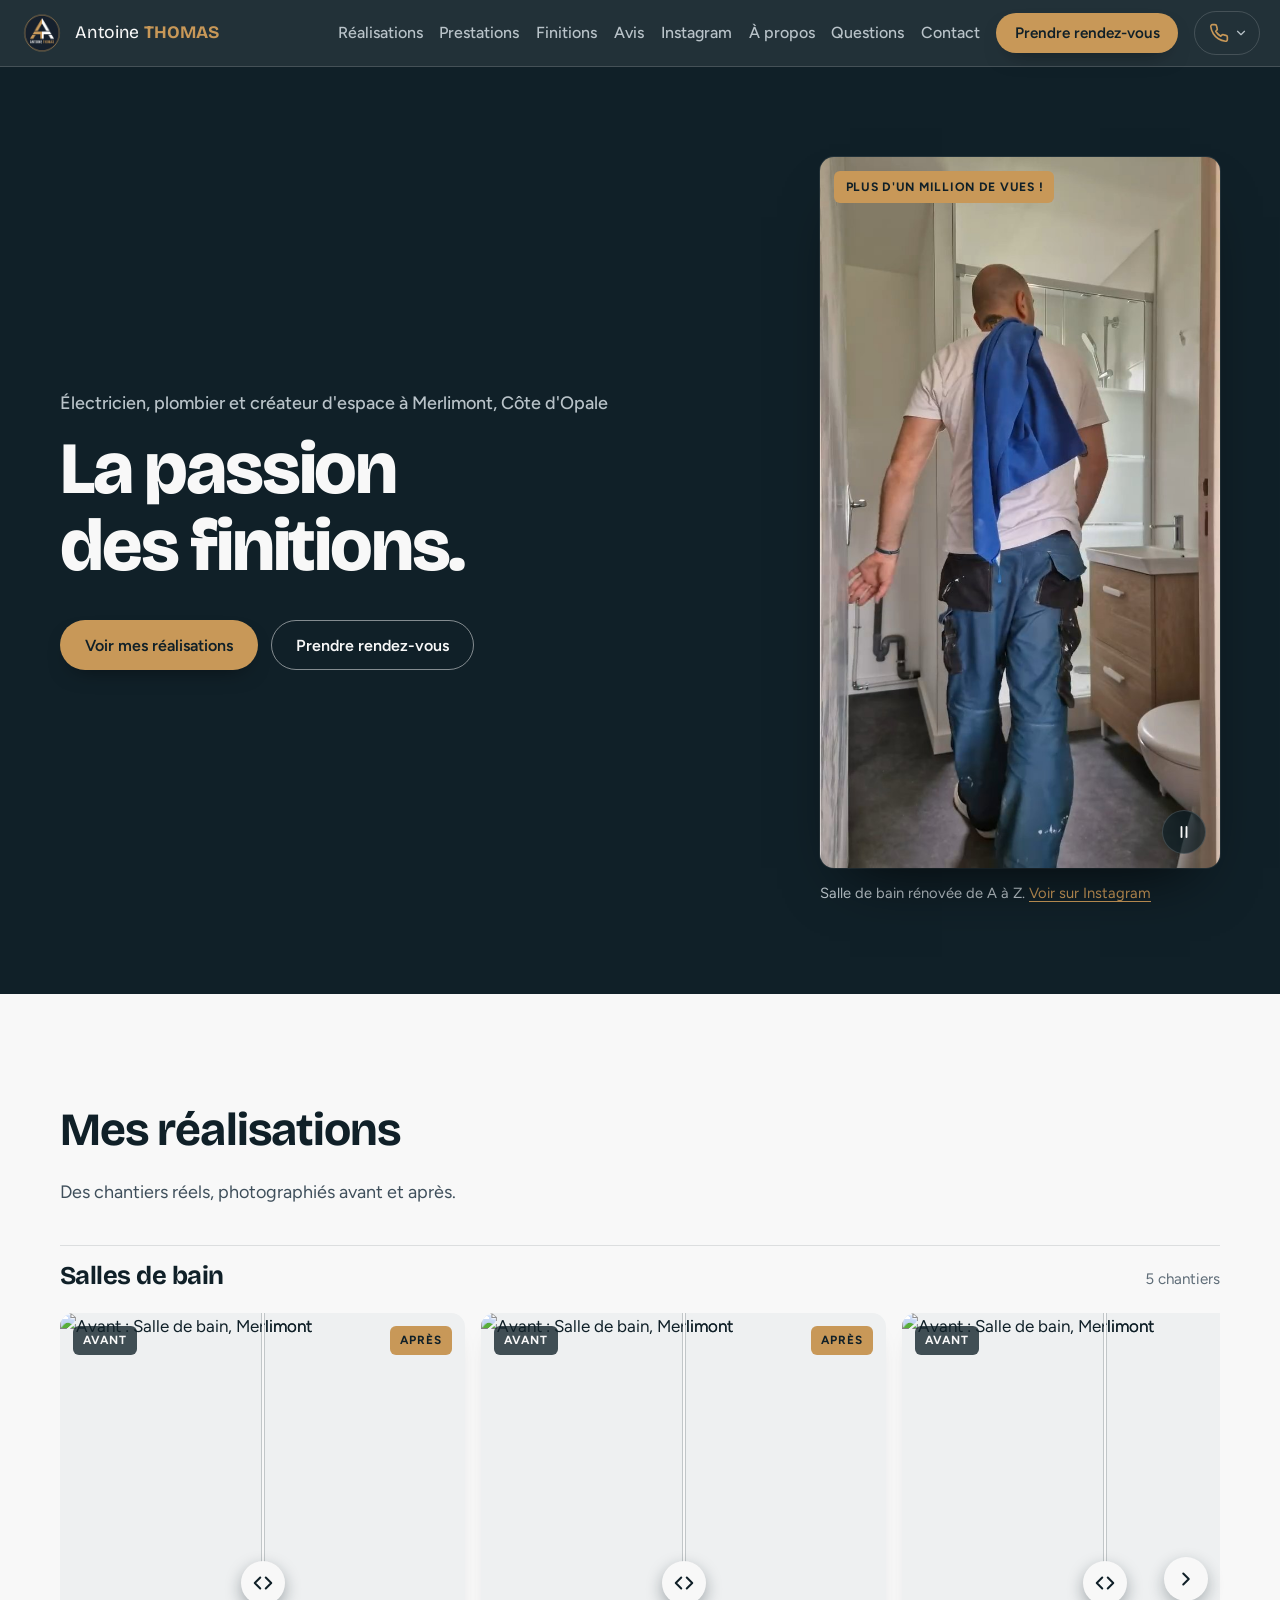
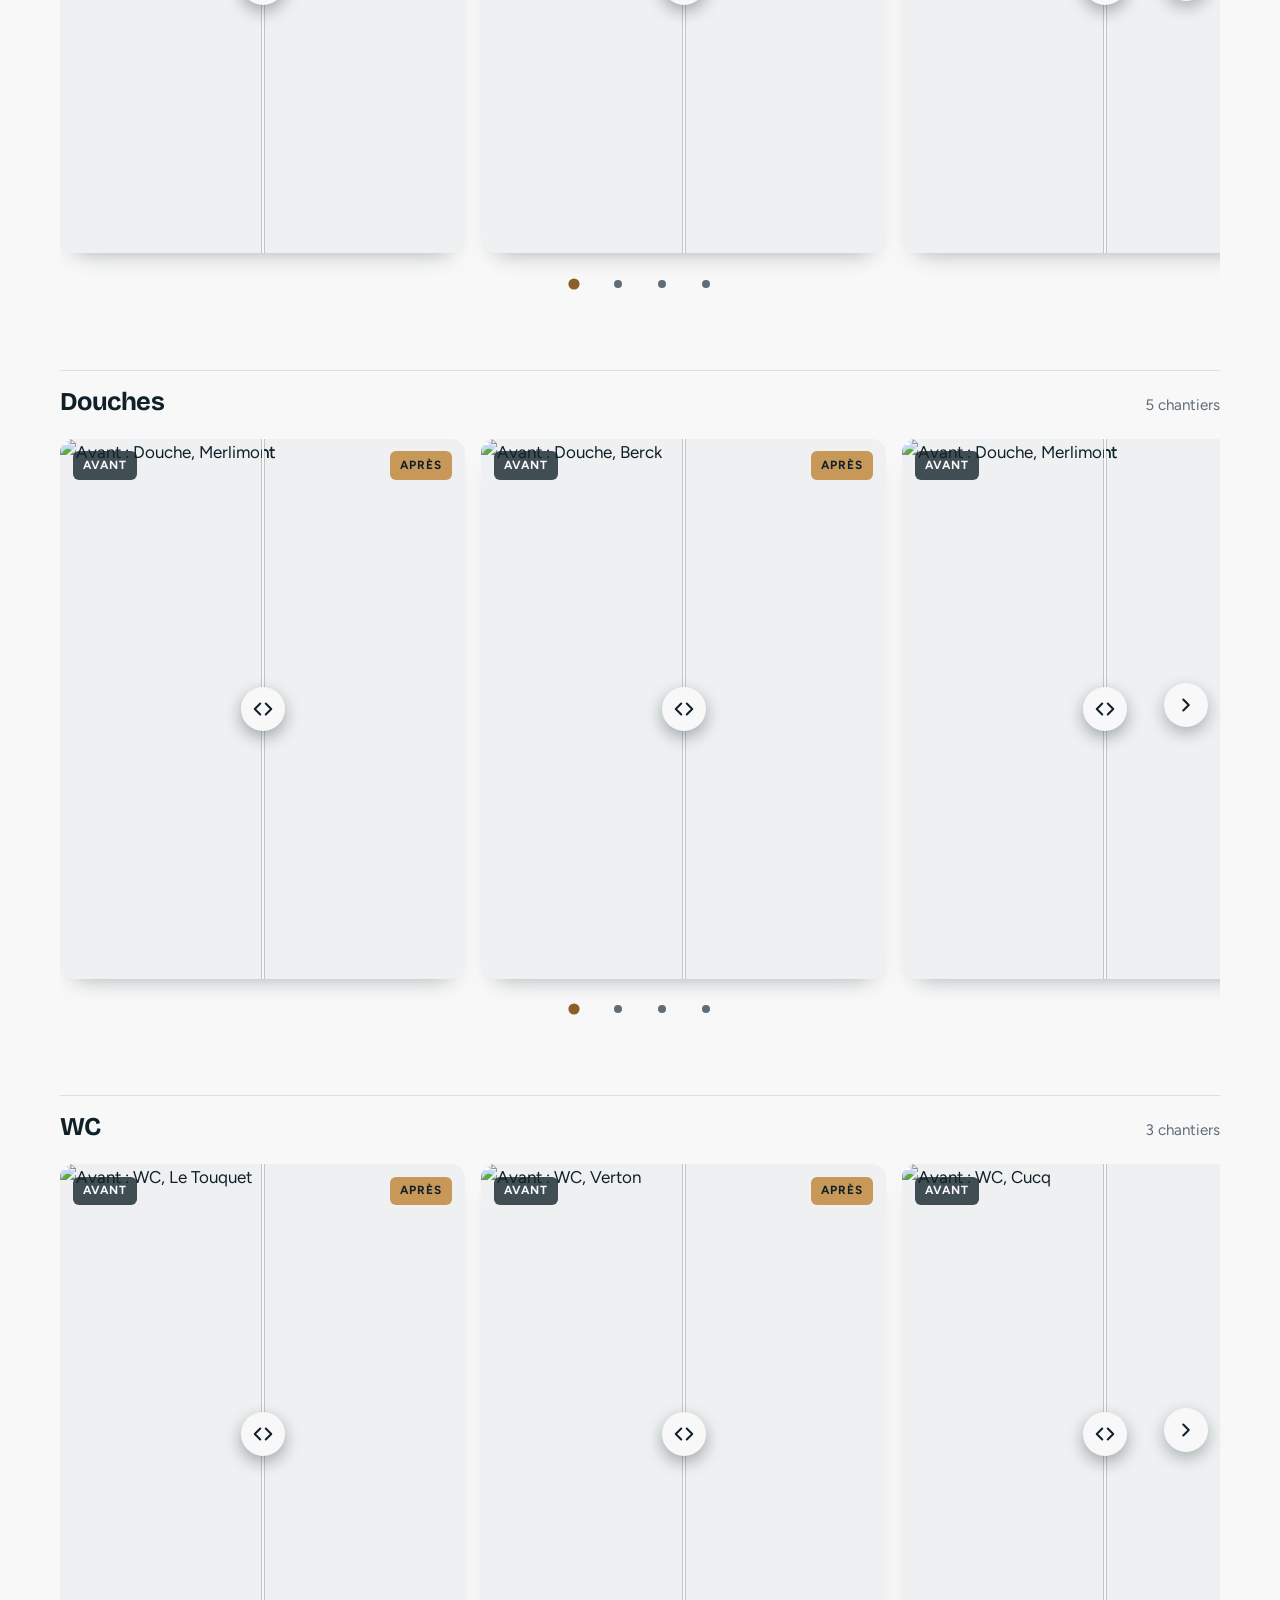
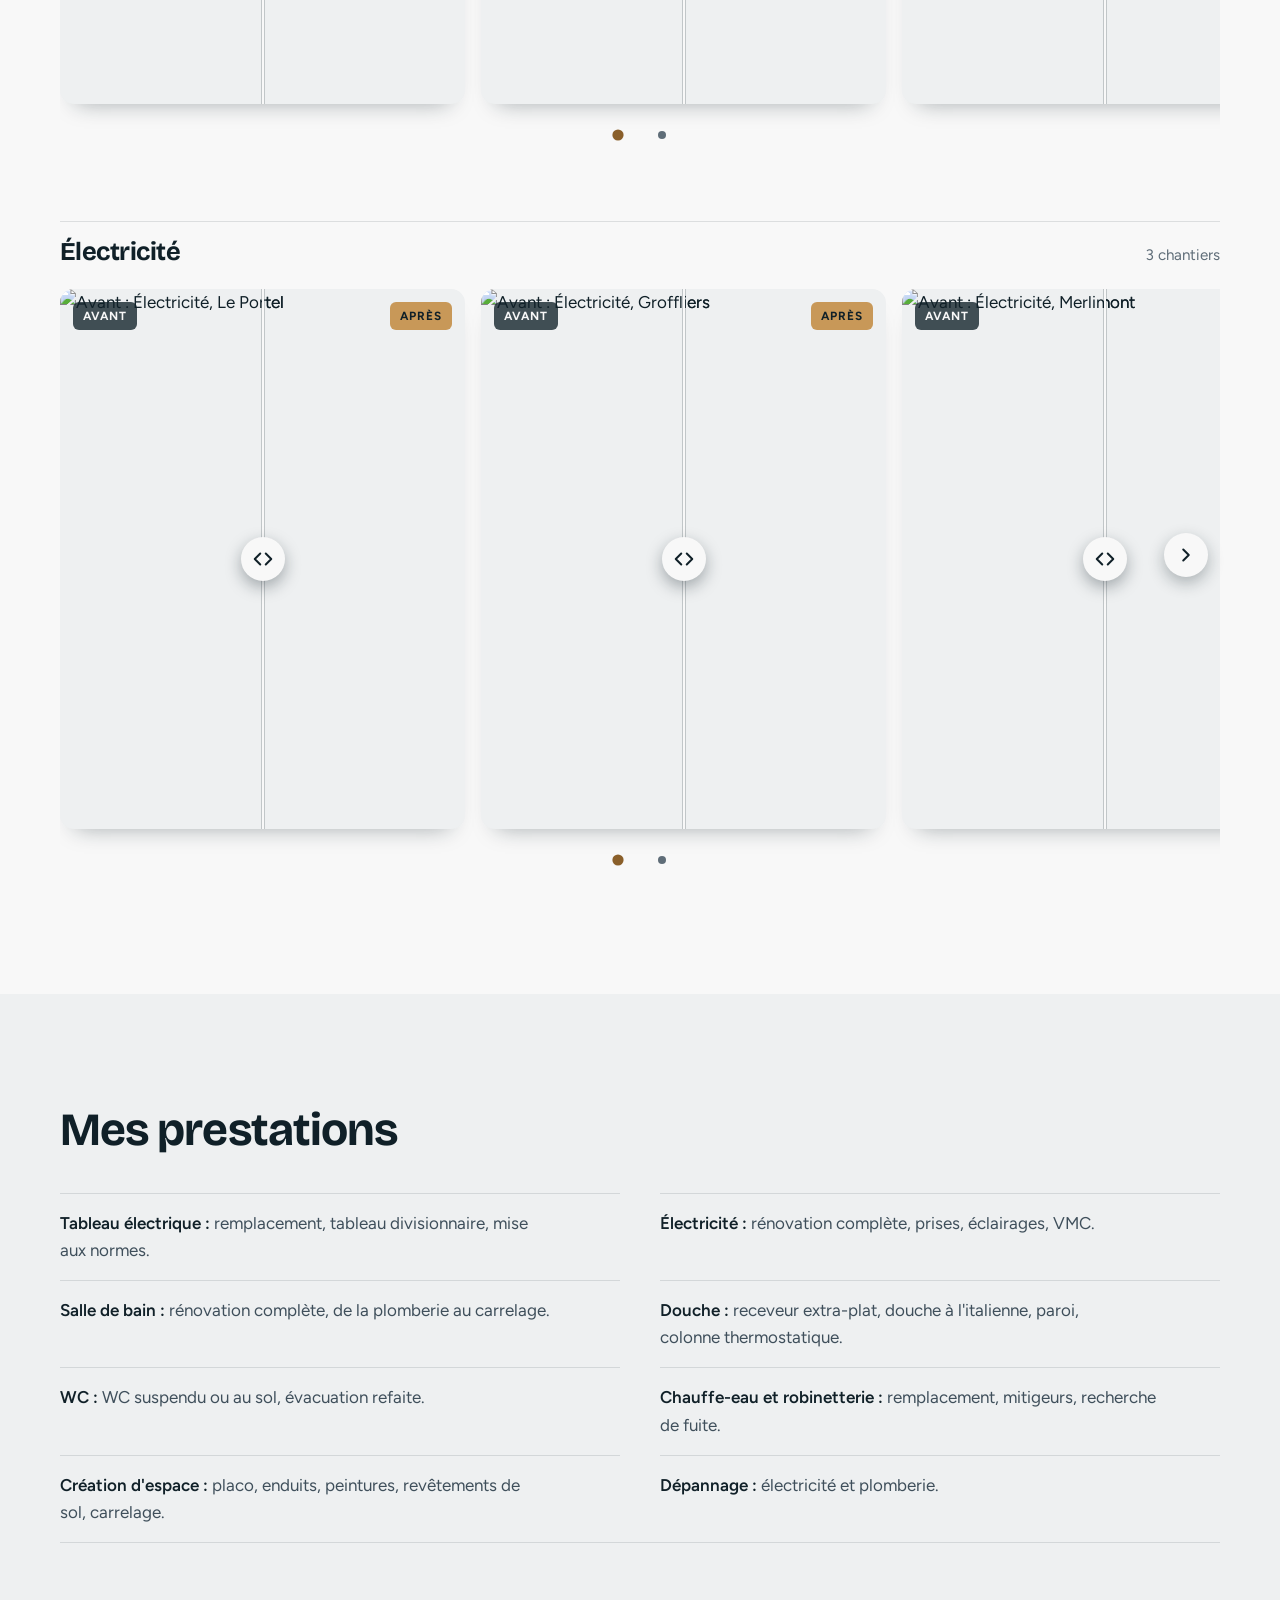
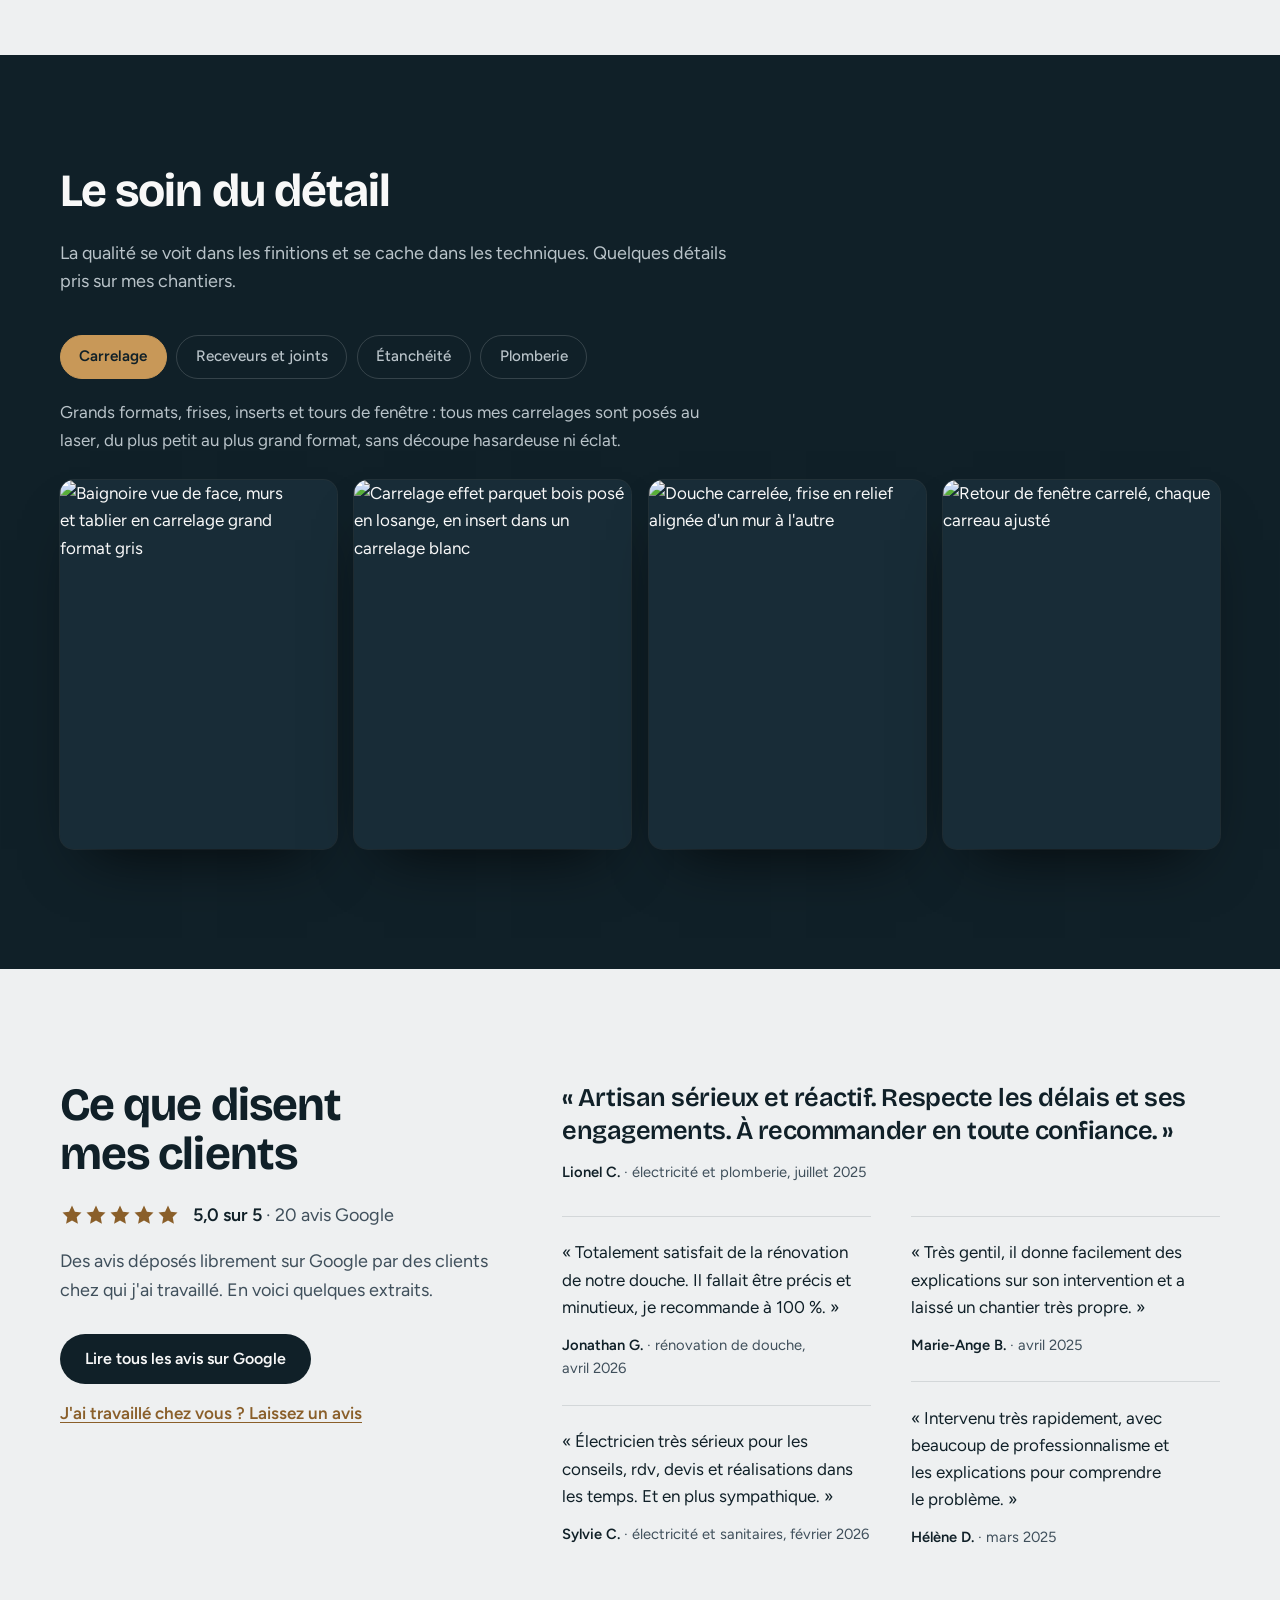
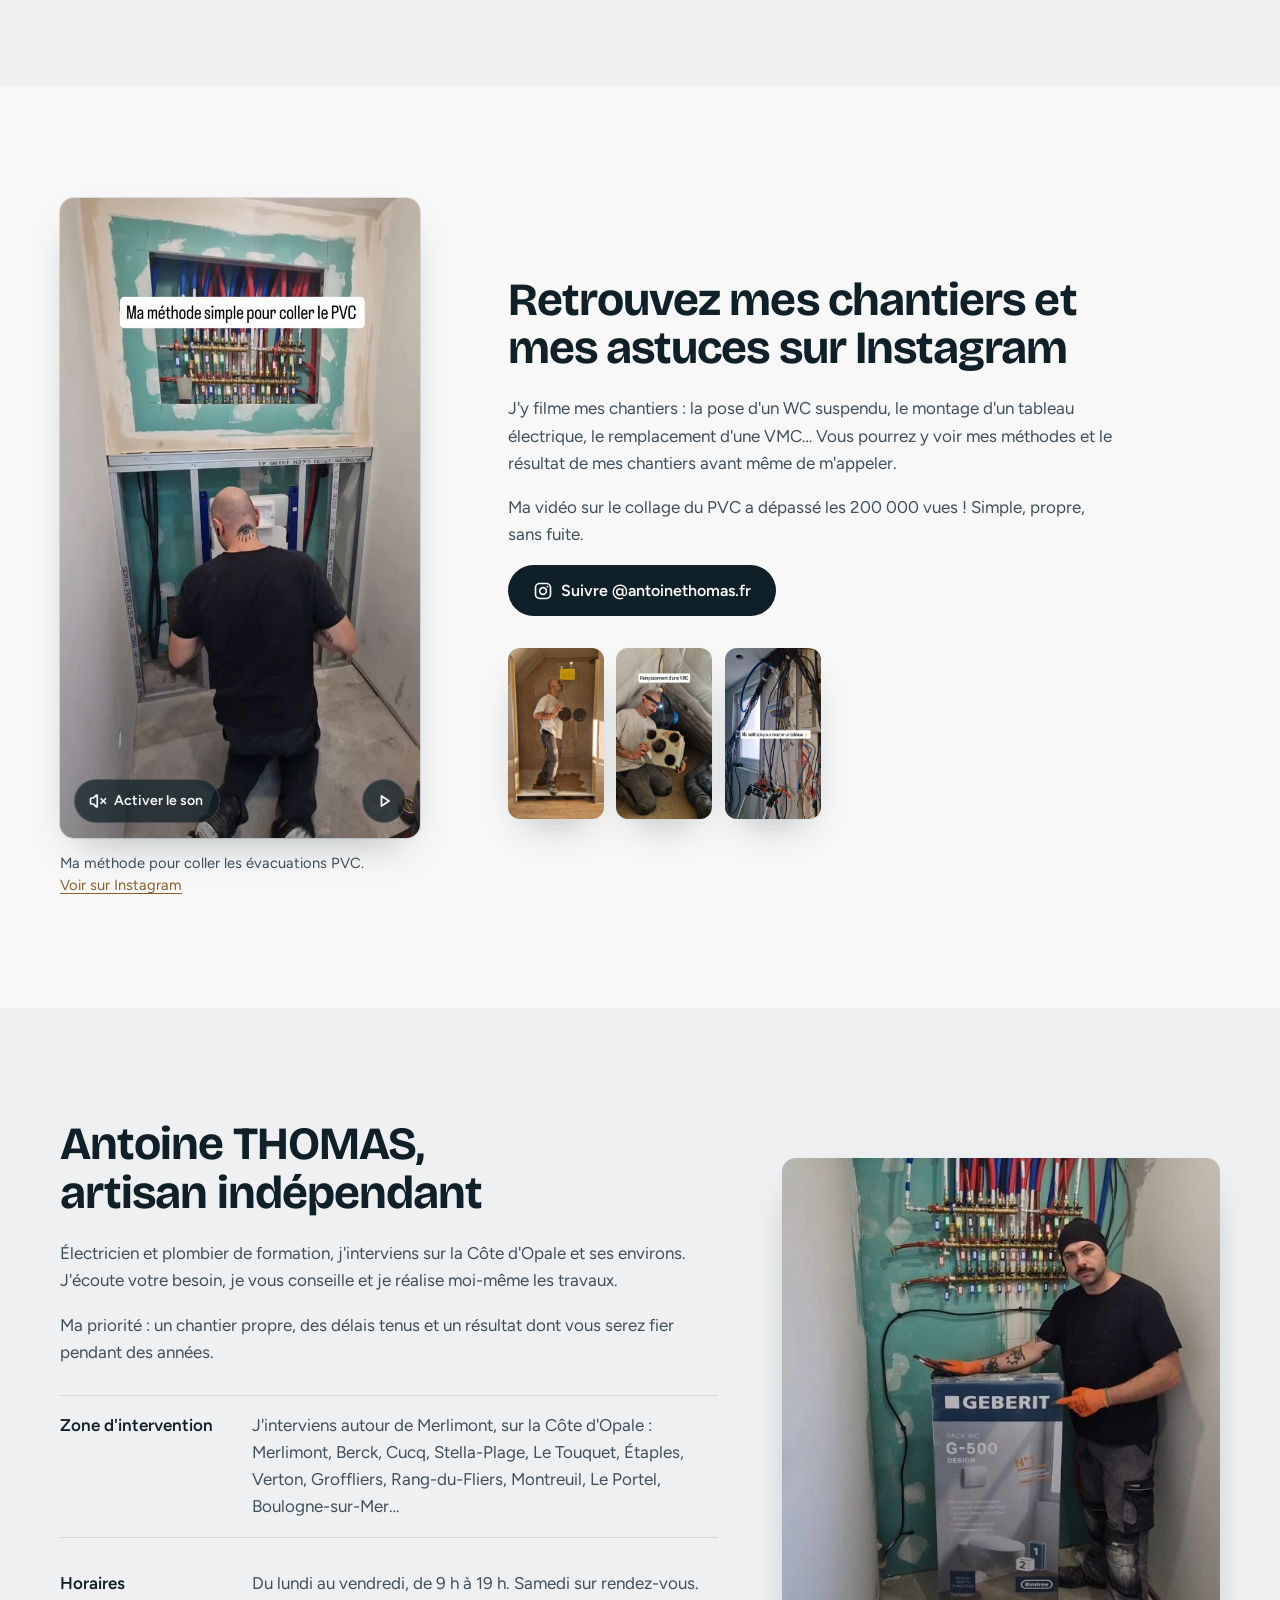
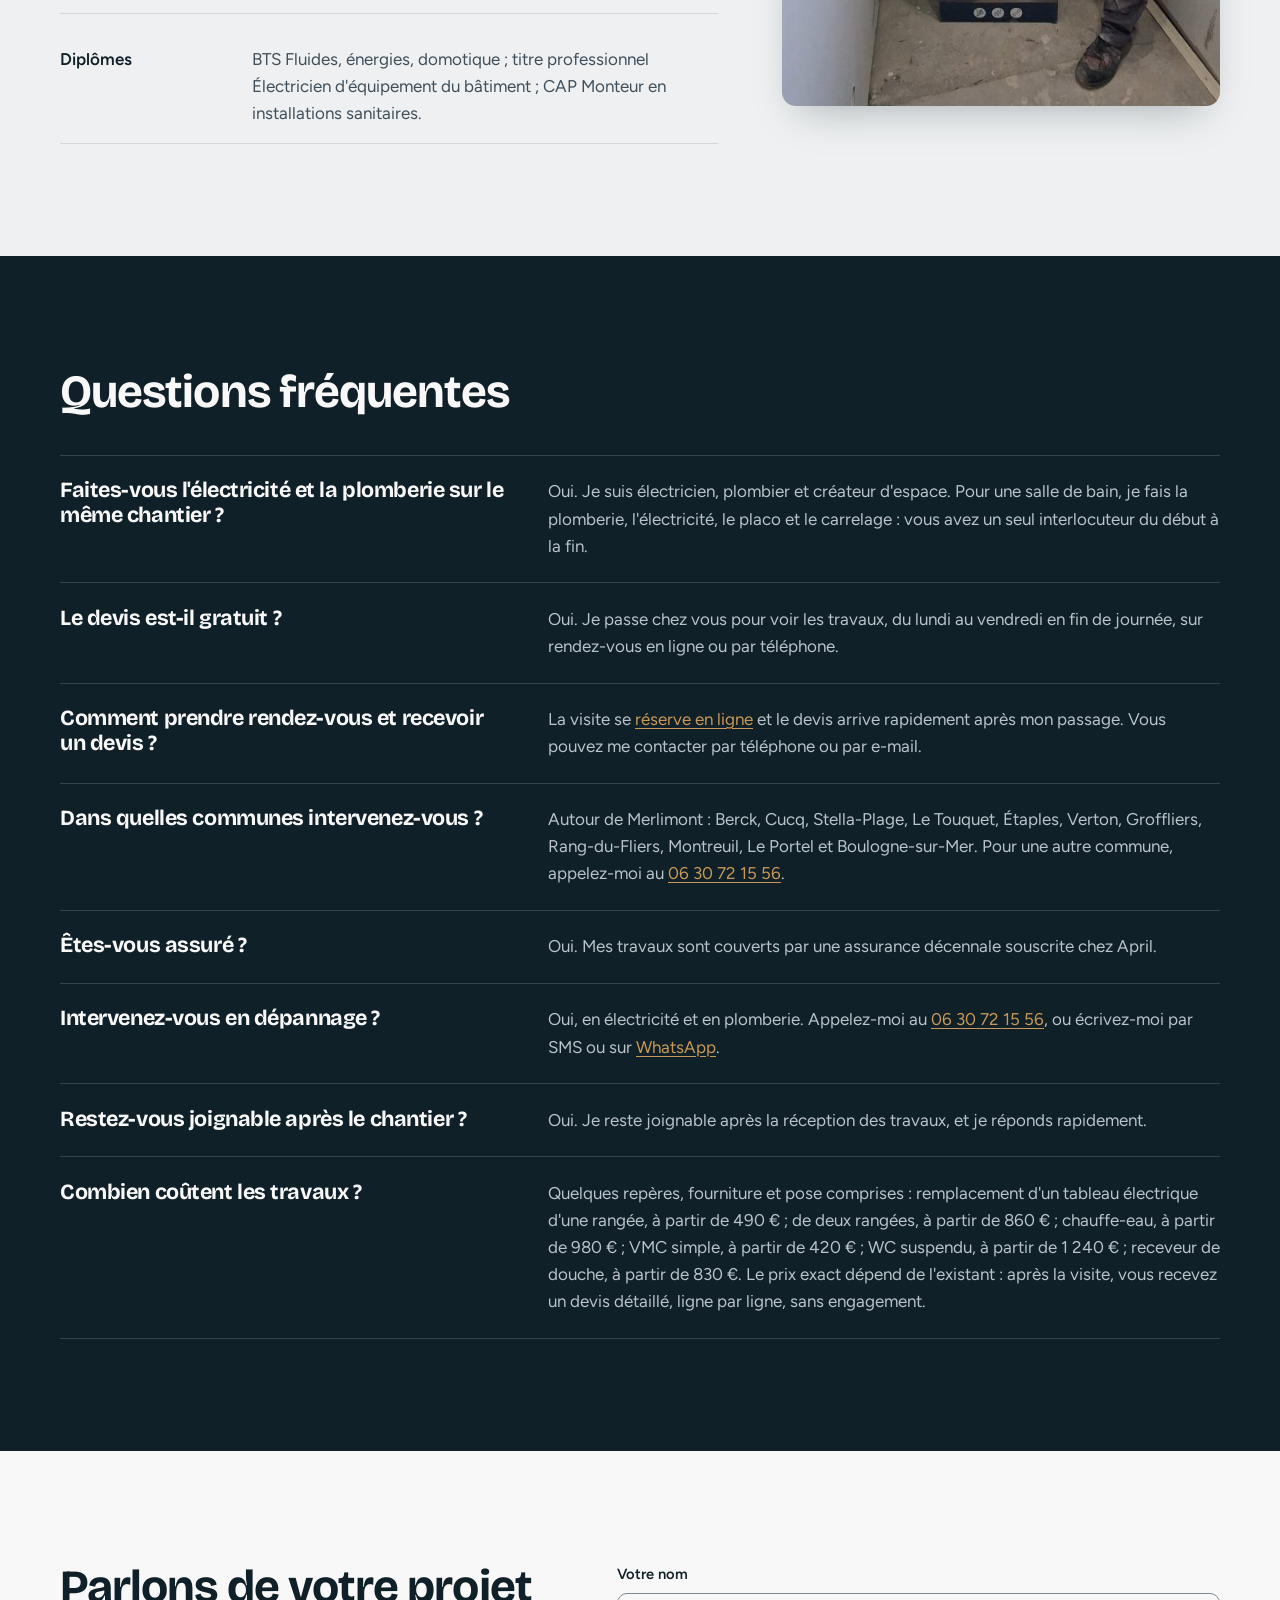
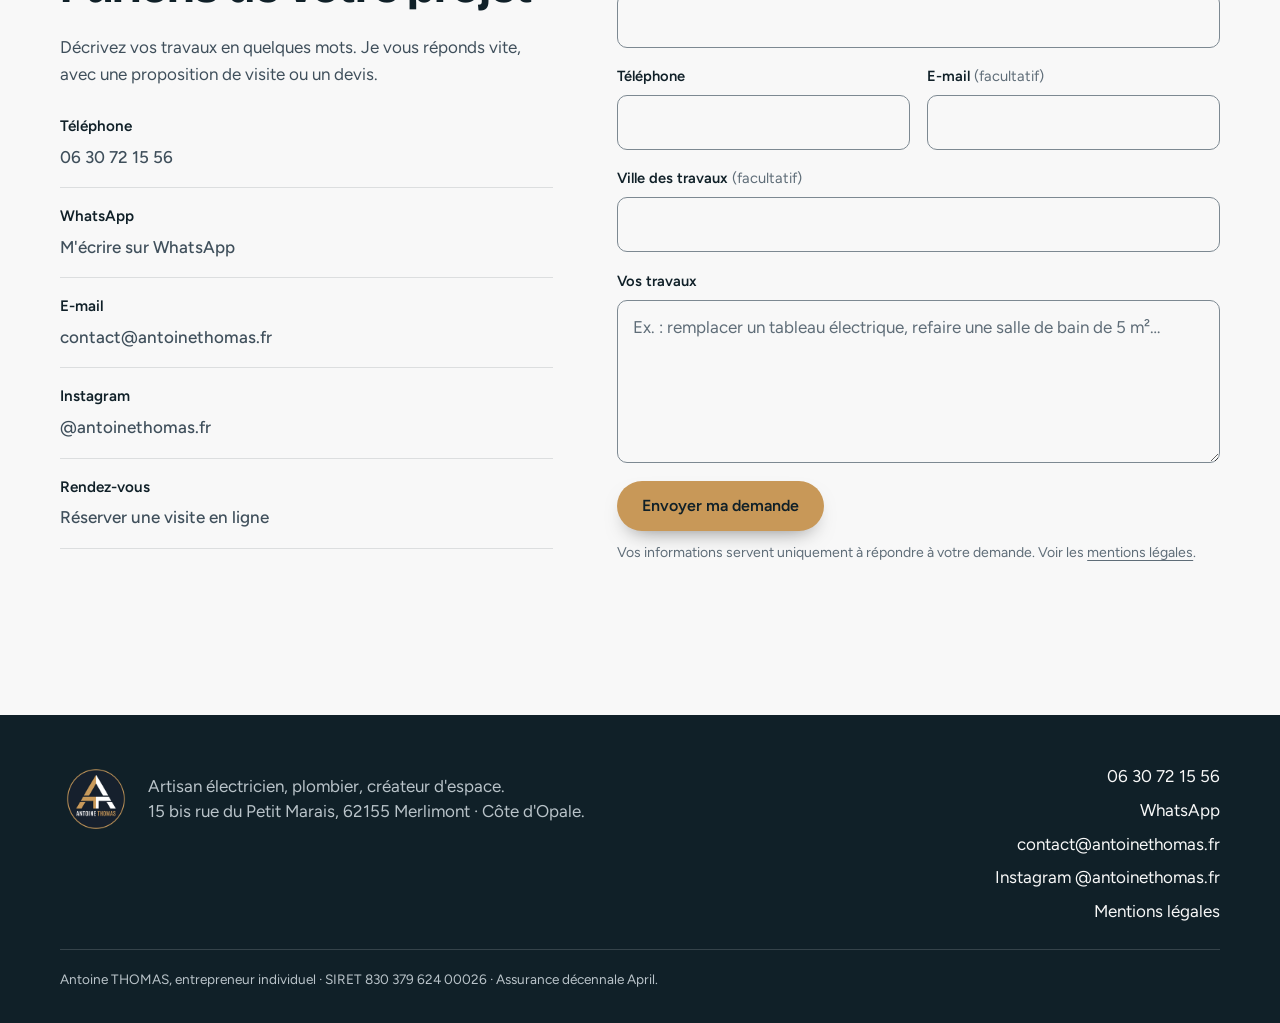
==== index.html @ 766fefbc "Site : retours d'Antoine du 05/10 (quatre photos de carrelage, carrousels plus rapides sur téléphone" ====
<!doctype html>
<html lang="fr">
<head>
  <meta charset="utf-8">
  <meta name="viewport" content="width=device-width, initial-scale=1">
  <title>Antoine THOMAS, électricien et plombier à Merlimont, Berck, Le Touquet</title>
  <meta name="description" content="Électricien, plombier et créateur d'espace à Merlimont : salles de bain, douches, tableaux, rénovation de Berck au Touquet. Devis gratuit, 06 30 72 15 56.">
  <link rel="canonical" href="https://antoinethomas.fr/">
  <meta property="og:site_name" content="Antoine THOMAS">
  <meta property="og:locale" content="fr_FR">
  <meta property="og:title" content="Antoine THOMAS, la passion des finitions">
  <meta property="og:description" content="Électricien, plombier et créateur d'espace à Merlimont : salles de bain, douches, tableaux, rénovation de Berck au Touquet. Devis gratuit, 06 30 72 15 56.">
  <meta property="og:type" content="website">
  <meta property="og:url" content="https://antoinethomas.fr/">
  <meta property="og:image" content="https://antoinethomas.fr/assets/og-avant-apres.jpg">
  <meta property="og:image:type" content="image/jpeg">
  <meta property="og:image:width" content="1200">
  <meta property="og:image:height" content="630">
  <meta property="og:image:alt" content="Salle de bain au Touquet, avant et après rénovation">
  <meta name="twitter:card" content="summary_large_image">
  <meta name="theme-color" content="#102028">
  <link rel="icon" href="assets/icon-32.png" sizes="32x32" type="image/png">
  <link rel="icon" href="assets/icon-192.png" sizes="192x192" type="image/png">
  <link rel="apple-touch-icon" href="assets/icon-180.png">
  <link rel="preconnect" href="https://fonts.googleapis.com">
  <link rel="preconnect" href="https://fonts.gstatic.com" crossorigin>
  <link rel="preconnect" href="https://lh3.googleusercontent.com">
  <link href="https://fonts.googleapis.com/css2?family=Bricolage+Grotesque:opsz,wght@12..96,500;12..96,600;12..96,700;12..96,800&family=Figtree:wght@400;500;600&display=swap" rel="stylesheet">
  <link rel="stylesheet" href="style.css?v=17">
  <link rel="preload" as="image" href="assets/reel-showcase-cover.jpg?v=2" fetchpriority="high">
  <noscript><style>.portfolio-static { display: grid; } .portfolio-loading { display: none; } .reveal { opacity: 1; transform: none; } .contact-form { display: none; } .nav-toggle { display: none; }</style></noscript>
  <script type="application/ld+json">
  {
    "@context": "https://schema.org",
    "@graph": [
      {
        "@type": ["Electrician", "Plumber"],
        "@id": "https://antoinethomas.fr/#entreprise",
        "name": "Antoine THOMAS",
        "description": "Artisan électricien et plombier, créateur d'espace. La passion des finitions.",
        "url": "https://antoinethomas.fr/",
        "telephone": "+33630721556",
        "email": "contact@antoinethomas.fr",
        "logo": "https://antoinethomas.fr/assets/icon-512.png",
        "image": [
          "https://antoinethomas.fr/assets/og-avant-apres.jpg",
          "https://antoinethomas.fr/assets/portrait-antoine.jpg"
        ],
        "address": {
          "@type": "PostalAddress",
          "streetAddress": "15 bis rue du Petit Marais",
          "postalCode": "62155",
          "addressLocality": "Merlimont",
          "addressRegion": "Pas-de-Calais",
          "addressCountry": "FR"
        },
        "geo": {
          "@type": "GeoCoordinates",
          "latitude": 50.45257,
          "longitude": 1.61641
        },
        "openingHoursSpecification": [
          {
            "@type": "OpeningHoursSpecification",
            "dayOfWeek": ["Monday", "Tuesday", "Wednesday", "Thursday", "Friday"],
            "opens": "09:00",
            "closes": "19:00"
          }
        ],
        "areaServed": [
          { "@type": "City", "name": "Merlimont" },
          { "@type": "City", "name": "Berck" },
          { "@type": "City", "name": "Cucq" },
          { "@type": "Place", "name": "Stella-Plage" },
          { "@type": "City", "name": "Le Touquet-Paris-Plage" },
          { "@type": "City", "name": "Étaples" },
          { "@type": "City", "name": "Verton" },
          { "@type": "City", "name": "Groffliers" },
          { "@type": "City", "name": "Rang-du-Fliers" },
          { "@type": "City", "name": "Montreuil-sur-Mer" },
          { "@type": "City", "name": "Le Portel" },
          { "@type": "City", "name": "Boulogne-sur-Mer" },
          { "@type": "Place", "name": "Côte d'Opale" }
        ],
        "sameAs": [
          "https://www.instagram.com/antoinethomas.fr/",
          "https://www.google.com/maps?cid=11858609017718594631"
        ]
      },
      {
        "@type": "WebSite",
        "@id": "https://antoinethomas.fr/#site",
        "name": "Antoine THOMAS",
        "url": "https://antoinethomas.fr/",
        "inLanguage": "fr-FR",
        "publisher": { "@id": "https://antoinethomas.fr/#entreprise" }
      }
    ]
  }
  </script>
</head>
<body>
<a class="skip-link" href="#contenu">Aller au contenu</a>

<header class="topbar" id="top">
  <a class="brand" href="#top" aria-label="Antoine THOMAS, retour en haut de page">
    <img class="brand-badge" src="assets/icon-192.png" width="44" height="44" alt="">
    <span class="brand-text">Antoine <b>THOMAS</b></span>
  </a>
  <nav class="nav" aria-label="Navigation principale">
    <a class="nav-key" href="#realisations">Réalisations</a>
    <a class="nav-key" href="#prestations">Prestations</a>
    <a href="#finitions">Finitions</a>
    <a class="nav-key" href="#avis">Avis</a>
    <a href="#instagram">Instagram</a>
    <a href="#apropos">À propos</a>
    <a href="#questions">Questions</a>
    <a class="nav-key" href="#contact">Contact</a>
  </nav>
  <a class="btn btn-gold btn-small topbar-cta" href="https://calendar.google.com/calendar/appointments/schedules/AcZssZ31hKirOrOlDgwX0n7eOCm_jj1rH4q8nwApwOTVHQJrnVgPOn3Lu7eCXgMMeAlGurtqv2GQEWz9" target="_blank" rel="noopener">Prendre rendez-vous</a>
  <details class="topbar-contact">
    <summary class="contact-toggle" aria-label="Me contacter : appel, SMS ou WhatsApp" title="Me contacter : appel, SMS ou WhatsApp">
      <svg width="20" height="20" viewBox="0 0 24 24" fill="none" stroke="currentColor" stroke-width="2" stroke-linecap="round" stroke-linejoin="round" aria-hidden="true" focusable="false"><path d="M22 16.92v3a2 2 0 0 1-2.18 2 19.79 19.79 0 0 1-8.63-3.07 19.5 19.5 0 0 1-6-6 19.79 19.79 0 0 1-3.07-8.67A2 2 0 0 1 4.11 2h3a2 2 0 0 1 2 1.72 12.84 12.84 0 0 0 .7 2.81 2 2 0 0 1-.45 2.11L8.09 9.91a16 16 0 0 0 6 6l1.27-1.27a2 2 0 0 1 2.11-.45 12.84 12.84 0 0 0 2.81.7A2 2 0 0 1 22 16.92z"/></svg>
      <svg class="ico-chevron" width="14" height="14" viewBox="0 0 24 24" fill="none" stroke="currentColor" stroke-width="2" stroke-linecap="round" stroke-linejoin="round" aria-hidden="true" focusable="false"><path d="m6 9 6 6 6-6"/></svg>
    </summary>
    <ul class="contact-menu">
      <li><a href="tel:+33630721556">
        <span class="contact-ico"><svg width="18" height="18" viewBox="0 0 24 24" fill="none" stroke="currentColor" stroke-width="2" stroke-linecap="round" stroke-linejoin="round" aria-hidden="true" focusable="false"><path d="M22 16.92v3a2 2 0 0 1-2.18 2 19.79 19.79 0 0 1-8.63-3.07 19.5 19.5 0 0 1-6-6 19.79 19.79 0 0 1-3.07-8.67A2 2 0 0 1 4.11 2h3a2 2 0 0 1 2 1.72 12.84 12.84 0 0 0 .7 2.81 2 2 0 0 1-.45 2.11L8.09 9.91a16 16 0 0 0 6 6l1.27-1.27a2 2 0 0 1 2.11-.45 12.84 12.84 0 0 0 2.81.7A2 2 0 0 1 22 16.92z"/></svg></span>
        <span class="contact-label"><b>Appeler</b><small>06 30 72 15 56</small></span>
      </a></li>
      <li><a href="sms:+33630721556">
        <span class="contact-ico"><svg width="18" height="18" viewBox="0 0 24 24" fill="none" stroke="currentColor" stroke-width="2" stroke-linecap="round" stroke-linejoin="round" aria-hidden="true" focusable="false"><path d="M21 15a2 2 0 0 1-2 2H7l-4 4V5a2 2 0 0 1 2-2h14a2 2 0 0 1 2 2z"/><path d="M8 10h.01M12 10h.01M16 10h.01"/></svg></span>
        <span class="contact-label"><b>SMS</b><small>Écrire un message</small></span>
      </a></li>
      <li><a href="https://wa.me/33630721556" target="_blank" rel="noopener">
        <span class="contact-ico"><svg viewBox="0 0 24 24" width="18" height="18" fill="currentColor" aria-hidden="true" focusable="false"><path d="M17.47 14.38c-.3-.15-1.76-.87-2.03-.97-.27-.1-.47-.15-.67.15-.2.3-.77.97-.94 1.16-.17.2-.35.22-.64.08-.3-.15-1.26-.46-2.39-1.48-.88-.79-1.48-1.76-1.65-2.06-.17-.3-.02-.46.13-.61.13-.13.3-.35.45-.52.15-.17.2-.3.3-.5.1-.2.05-.37-.03-.52-.07-.15-.67-1.61-.92-2.21-.24-.58-.49-.5-.67-.51h-.57c-.2 0-.52.07-.79.37-.27.3-1.04 1.02-1.04 2.48s1.07 2.88 1.21 3.07c.15.2 2.1 3.2 5.08 4.49.71.31 1.26.49 1.7.63.71.23 1.36.2 1.87.12.57-.09 1.76-.72 2.01-1.41.25-.7.25-1.29.17-1.41-.07-.12-.27-.2-.57-.35m-5.42 7.4h-.01a9.87 9.87 0 0 1-5.03-1.38l-.36-.21-3.74.98 1-3.65-.24-.37a9.86 9.86 0 0 1-1.51-5.26c0-5.45 4.44-9.88 9.89-9.88 2.64 0 5.12 1.03 6.99 2.9a9.83 9.83 0 0 1 2.89 6.99c0 5.45-4.44 9.88-9.88 9.88m8.41-18.3A11.82 11.82 0 0 0 12.05 0C5.5 0 .16 5.34.16 11.89c0 2.1.55 4.14 1.59 5.95L.06 24l6.3-1.65a11.88 11.88 0 0 0 5.68 1.45h.01c6.55 0 11.89-5.34 11.89-11.89a11.82 11.82 0 0 0-3.48-8.41z"/></svg></span>
        <span class="contact-label"><b>WhatsApp</b><small>Message ou appel</small></span>
      </a></li>
    </ul>
  </details>
  <button class="nav-toggle" type="button" aria-label="Ouvrir le menu" aria-expanded="false" aria-controls="mobile-nav">
    <span></span><span></span>
  </button>
</header>
<nav class="mobile-nav" id="mobile-nav" hidden aria-label="Navigation mobile">
  <a href="#realisations">Réalisations</a>
  <a href="#prestations">Prestations</a>
  <a href="#finitions">Finitions</a>
  <a href="#avis">Avis</a>
  <a href="#instagram">Instagram</a>
  <a href="#apropos">À propos</a>
  <a href="#questions">Questions</a>
  <a href="#contact">Contact</a>
  <a class="mobile-nav-cta" href="https://calendar.google.com/calendar/appointments/schedules/AcZssZ31hKirOrOlDgwX0n7eOCm_jj1rH4q8nwApwOTVHQJrnVgPOn3Lu7eCXgMMeAlGurtqv2GQEWz9" target="_blank" rel="noopener">Prendre rendez-vous pour un devis</a>
</nav>

<main id="contenu" tabindex="-1">

  <section class="hero">
    <div class="container hero-grid">
      <div class="hero-copy">
        <hgroup class="hero-title">
          <p class="hero-tagline">Électricien, plombier et créateur&nbsp;d'espace à Merlimont, Côte d'Opale</p>
          <h1>La passion des finitions.</h1>
        </hgroup>
        <div class="hero-actions">
          <a class="btn btn-gold" href="#realisations">Voir mes réalisations</a>
          <a class="btn btn-outline" href="https://calendar.google.com/calendar/appointments/schedules/AcZssZ31hKirOrOlDgwX0n7eOCm_jj1rH4q8nwApwOTVHQJrnVgPOn3Lu7eCXgMMeAlGurtqv2GQEWz9" target="_blank" rel="noopener">Prendre rendez-vous</a>
        </div>
      </div>
      <figure class="hero-video">
        <div class="phone">
          <span class="phone-tag">Plus d'un million de vues !</span>
          <video class="scrollplay" muted playsinline loop preload="none" poster="assets/reel-showcase-cover.jpg?v=2" aria-label="Vidéo : rénovation complète d'une salle de bain, avant et après">
            <source src="assets/reel-showcase.mp4?v=2" type="video/mp4">
          </video>
        </div>
        <figcaption>Salle de bain rénovée de A à Z. <a href="https://www.instagram.com/reel/C73t5nHoj6f/" target="_blank" rel="noopener">Voir sur Instagram</a></figcaption>
      </figure>
    </div>
  </section>

  <section class="section" id="realisations">
    <div class="container">
      <div class="section-head">
        <h2>Mes réalisations</h2>
        <p class="section-intro">Des chantiers réels, photographiés avant et après.</p>
      </div>
      <div class="portfolio" id="portfolio">
        <p class="portfolio-empty portfolio-loading" role="status">Chargement des réalisations…</p>
        <!-- realisations-statiques:debut (généré depuis portfolio.json le 2026-10-04 : texte lisible sans JavaScript, remplacé par les carrousels de app.js) -->
        <div class="portfolio-static">
          <section class="group" aria-labelledby="groupe-texte-0">
            <div class="group-head">
              <h3 id="groupe-texte-0">Salles de bain</h3>
              <p class="group-count">5 chantiers</p>
            </div>
            <ul class="portfolio-list">
              <li>Salle de bain, Merlimont (3 chantiers)</li>
              <li>Salle de bain, Le Touquet</li>
              <li>Salle de bain, Stella-Plage</li>
            </ul>
          </section>
          <section class="group" aria-labelledby="groupe-texte-1">
            <div class="group-head">
              <h3 id="groupe-texte-1">Douches</h3>
              <p class="group-count">5 chantiers</p>
            </div>
            <ul class="portfolio-list">
              <li>Douche, Merlimont (2 chantiers)</li>
              <li>Douche, Berck</li>
              <li>Douche, Le Touquet</li>
              <li>Douche, Stella-Plage</li>
            </ul>
          </section>
          <section class="group" aria-labelledby="groupe-texte-2">
            <div class="group-head">
              <h3 id="groupe-texte-2">WC</h3>
              <p class="group-count">3 chantiers</p>
            </div>
            <ul class="portfolio-list">
              <li>WC, Le Touquet</li>
              <li>WC, Verton</li>
              <li>WC, Cucq</li>
            </ul>
          </section>
          <section class="group" aria-labelledby="groupe-texte-3">
            <div class="group-head">
              <h3 id="groupe-texte-3">Électricité</h3>
              <p class="group-count">3 chantiers</p>
            </div>
            <ul class="portfolio-list">
              <li>Électricité, Le Portel</li>
              <li>Électricité, Groffliers</li>
              <li>Électricité, Merlimont</li>
            </ul>
          </section>
        </div>
        <!-- realisations-statiques:fin -->
      </div>
    </div>
  </section>

  <section class="section section-alt" id="prestations">
    <div class="container">
      <div class="section-head">
        <h2>Mes prestations</h2>
      </div>
      <ul class="services">
        <li><b>Tableau électrique :</b> remplacement, tableau divisionnaire, mise aux normes.</li>
        <li><b>Électricité :</b> rénovation complète, prises, éclairages, VMC.</li>
        <li><b>Salle de bain :</b> rénovation complète, de la plomberie au carrelage.</li>
        <li><b>Douche :</b> receveur extra-plat, douche à l'italienne, paroi, colonne thermostatique.</li>
        <li><b>WC :</b> WC suspendu ou au sol, évacuation refaite.</li>
        <li><b>Chauffe-eau et robinetterie :</b> remplacement, mitigeurs, recherche de fuite.</li>
        <li><b>Création d'espace :</b> placo, enduits, peintures, revêtements de sol, carrelage.</li>
        <li><b>Dépannage :</b> électricité et plomberie.</li>
      </ul>
    </div>
  </section>

  <section class="section section-navy" id="finitions">
    <div class="container">
      <div class="section-head">
        <h2>Le soin du détail</h2>
        <p class="section-intro">La qualité se voit dans les finitions et se cache dans les techniques. Quelques détails pris sur mes chantiers.</p>
      </div>
      <div class="finishes" id="finitions-galerie"></div>
      <!-- finitions-statiques:debut (textes de finitions.json, lisibles sans JavaScript ; masqués par style.css, affichés par le <noscript> ; à tenir à jour avec finitions.json) -->
      <div class="portfolio-static finishes-static">
          <ul>
            <li><b>Carrelage :</b> grands formats, frises, inserts et tours de fenêtre : tous mes carrelages sont posés au laser, du plus petit au plus grand format, sans découpe hasardeuse ni éclat.</li>
            <li><b>Receveurs et joints :</b> receveurs extra-plats, jonction nette avec le carrelage, joints silicone propres et réguliers.</li>
            <li><b>Étanchéité :</b> avant le carrelage, une étanchéité réalisée avec des produits professionnels, dans le respect de la norme.</li>
            <li><b>Plomberie :</b> plomberie encastrée, arrivées d'eau alignées, robinetterie posée d'aplomb.</li>
          </ul>
      </div>
      <!-- finitions-statiques:fin -->
    </div>
  </section>

  <section class="section section-alt" id="avis">
    <div class="container reviews-grid">
      <div class="reviews-head">
        <h2>Ce que disent mes clients</h2>
        <p class="rating">
          <svg class="stars" viewBox="0 0 120 24" width="120" height="24" aria-hidden="true" focusable="false"><defs><path id="star" d="M12 2.6l2.9 6.1 6.6.9-4.8 4.6 1.2 6.6L12 17.6l-5.9 3.2 1.2-6.6L2.5 9.6l6.6-.9z"/></defs><use href="#star"/><use href="#star" x="24"/><use href="#star" x="48"/><use href="#star" x="72"/><use href="#star" x="96"/></svg>
          <span><b>5,0 sur 5</b> · 20 avis Google</span>
        </p>
        <p class="section-intro">Des avis déposés librement sur Google par des clients chez qui j'ai travaillé. En voici quelques extraits.</p>
        <div class="reviews-actions">
          <a class="btn btn-navy" href="https://search.google.com/local/reviews?placeid=ChIJj1PAUTbb3UcRR1xcbxI-kqQ" target="_blank" rel="noopener">Lire tous les avis sur Google</a>
          <a class="reviews-write" href="https://search.google.com/local/writereview?placeid=ChIJj1PAUTbb3UcRR1xcbxI-kqQ" target="_blank" rel="noopener">J'ai travaillé chez vous ? Laissez un avis</a>
        </div>
      </div>
      <ul class="reviews">
        <li class="review review-lead">
          <blockquote><p>« Artisan sérieux et réactif. Respecte les délais et ses engagements. À recommander en toute confiance. »</p></blockquote>
          <p class="review-by"><b>Lionel C.</b> · électricité et plomberie, juillet 2025</p>
        </li>
        <li class="review">
          <blockquote><p>« Totalement satisfait de la rénovation de notre douche. Il fallait être précis et minutieux, je recommande à 100 %. »</p></blockquote>
          <p class="review-by"><b>Jonathan G.</b> · rénovation de douche, avril 2026</p>
        </li>
        <li class="review">
          <blockquote><p>« Électricien très sérieux pour les conseils, rdv, devis et réalisations dans les temps. Et en plus sympathique. »</p></blockquote>
          <p class="review-by"><b>Sylvie C.</b> · électricité et sanitaires, février 2026</p>
        </li>
        <li class="review">
          <blockquote><p>« Très gentil, il donne facilement des explications sur son intervention et a laissé un chantier très propre. »</p></blockquote>
          <p class="review-by"><b>Marie-Ange B.</b> · avril 2025</p>
        </li>
        <li class="review">
          <blockquote><p>« Intervenu très rapidement, avec beaucoup de professionnalisme et les explications pour comprendre le problème. »</p></blockquote>
          <p class="review-by"><b>Hélène D.</b> · mars 2025</p>
        </li>
      </ul>
    </div>
  </section>

  <section class="section" id="instagram">
    <div class="container video-grid">
      <figure class="video-figure reveal">
        <div class="phone phone-light">
          <video class="scrollplay" muted playsinline loop preload="none" poster="assets/reel-pvc-cover.jpg" data-sound aria-label="Vidéo : ma méthode pour coller les évacuations PVC">
            <source src="assets/reel-pvc.mp4?v=3" type="video/mp4">
          </video>
        </div>
        <figcaption>Ma méthode pour coller les évacuations PVC. <a href="https://www.instagram.com/reel/DSSdwBvDLFv/" target="_blank" rel="noopener">Voir sur Instagram</a></figcaption>
      </figure>
      <div class="video-copy">
        <h2>Retrouvez mes chantiers et mes astuces sur Instagram</h2>
        <p>J'y filme mes chantiers : la pose d'un WC suspendu, le montage d'un tableau électrique, le remplacement d'une VMC… Vous pourrez y voir mes méthodes et le résultat de mes chantiers avant même de m'appeler.</p>
        <p>Ma vidéo sur le collage du PVC a dépassé les 200 000 vues ! Simple, propre, sans fuite.</p>
        <a class="btn btn-navy btn-insta" href="https://www.instagram.com/antoinethomas.fr/" target="_blank" rel="noopener">
          <svg viewBox="0 0 24 24" width="20" height="20" fill="none" stroke="currentColor" stroke-width="2" stroke-linecap="round" stroke-linejoin="round" aria-hidden="true" focusable="false"><rect x="3" y="3" width="18" height="18" rx="5"/><circle cx="12" cy="12" r="4"/><circle cx="17.3" cy="6.7" r="1.1" fill="currentColor" stroke="none"/></svg>
          Suivre @antoinethomas.fr
        </a>
        <ul class="reel-strip" aria-label="Autres vidéos">
          <li><a href="https://www.instagram.com/antoinethomas.fr/reels/" target="_blank" rel="noopener"><img src="assets/cover-sdb.jpg" width="540" height="960" alt="Pose d'une paroi de douche dans une salle de bain en marbre" loading="lazy"></a></li>
          <li><a href="https://www.instagram.com/reel/DR7RGdCjJrA/" target="_blank" rel="noopener"><img src="assets/cover-vmc.jpg" width="540" height="960" alt="Remplacement d'une VMC dans des combles" loading="lazy"></a></li>
          <li><a href="https://www.instagram.com/antoinethomas.fr/" target="_blank" rel="noopener"><img src="assets/cover-c.jpg" width="640" height="1136" alt="Ma méthode pour monter un tableau électrique" loading="lazy"></a></li>
        </ul>
      </div>
    </div>
  </section>

  <section class="section section-alt" id="apropos">
    <div class="container about-grid">
      <div class="about-copy">
        <h2>Antoine THOMAS, artisan indépendant</h2>
        <p>Électricien et plombier de formation, j'interviens sur la Côte d'Opale et ses environs. J'écoute votre besoin, je vous conseille et je réalise moi-même les travaux.</p>
        <p>Ma priorité : un chantier propre, des délais tenus et un résultat dont vous serez fier pendant des années.</p>
        <dl class="facts">
          <div><dt>Zone d'intervention</dt><dd>J'interviens autour de Merlimont, sur la Côte d'Opale : Merlimont, Berck, Cucq, Stella-Plage, Le Touquet, Étaples, Verton, Groffliers, Rang-du-Fliers, Montreuil, Le Portel, Boulogne-sur-Mer…</dd></div>
          <div><dt>Horaires</dt><dd>Du lundi au vendredi, de 9 h à 19 h. Samedi sur rendez-vous.</dd></div>
          <div><dt>Diplômes</dt><dd>BTS Fluides, énergies, domotique ; titre professionnel Électricien d'équipement du bâtiment ; CAP Monteur en installations sanitaires.</dd></div>
        </dl>
      </div>
      <figure class="about-photo reveal">
        <img src="assets/portrait-antoine.jpg?v=2" width="540" height="675" alt="Antoine THOMAS sur un chantier, devant des nourrices de plomberie, à côté d'un pack WC prêt à poser" loading="lazy">
      </figure>
    </div>
  </section>

  <section class="section section-navy" id="questions">
    <div class="container">
      <div class="section-head">
        <h2>Questions fréquentes</h2>
      </div>
      <dl class="quality faq">
        <div>
          <dt>Faites-vous l'électricité et la plomberie sur le même chantier ?</dt>
          <dd>Oui. Je suis électricien, plombier et créateur d'espace. Pour une salle de bain, je fais la plomberie, l'électricité, le placo et le carrelage : vous avez un seul interlocuteur du début à la fin.</dd>
        </div>
        <div>
          <dt>Le devis est-il gratuit ?</dt>
          <dd>Oui. Je passe chez vous pour voir les travaux, du lundi au vendredi en fin de journée, sur rendez-vous en ligne ou par téléphone.</dd>
        </div>
        <div>
          <dt>Comment prendre rendez-vous et recevoir un devis ?</dt>
          <dd>La visite se <a href="https://calendar.google.com/calendar/appointments/schedules/AcZssZ31hKirOrOlDgwX0n7eOCm_jj1rH4q8nwApwOTVHQJrnVgPOn3Lu7eCXgMMeAlGurtqv2GQEWz9" target="_blank" rel="noopener">réserve en ligne</a> et le devis arrive rapidement après mon passage. Vous pouvez me contacter par téléphone ou par e-mail.</dd>
        </div>
        <div>
          <dt>Dans quelles communes intervenez-vous ?</dt>
          <dd>Autour de Merlimont : Berck, Cucq, Stella-Plage, Le Touquet, Étaples, Verton, Groffliers, Rang-du-Fliers, Montreuil, Le Portel et Boulogne-sur-Mer. Pour une autre commune, appelez-moi au <a href="tel:+33630721556">06 30 72 15 56</a>.</dd>
        </div>
        <div>
          <dt>Êtes-vous assuré ?</dt>
          <dd>Oui. Mes travaux sont couverts par une assurance décennale souscrite chez April.</dd>
        </div>
        <div>
          <dt>Intervenez-vous en dépannage ?</dt>
          <dd>Oui, en électricité et en plomberie. Appelez-moi au <a href="tel:+33630721556">06 30 72 15 56</a>, ou écrivez-moi par SMS ou sur <a href="https://wa.me/33630721556" target="_blank" rel="noopener">WhatsApp</a>.</dd>
        </div>
        <div>
          <dt>Restez-vous joignable après le chantier ?</dt>
          <dd>Oui. Je reste joignable après la réception des travaux, et je réponds rapidement.</dd>
        </div>
        <div>
          <dt>Combien coûtent les travaux ?</dt>
          <dd>
            <!-- prix-reperes:debut -->
            <p>Quelques repères, fourniture et pose comprises : remplacement d'un tableau électrique d'une rangée, à partir de 490 € ; de deux rangées, à partir de 860 € ; chauffe-eau, à partir de 980 € ; VMC simple, à partir de 420 € ; WC suspendu, à partir de 1 240 € ; receveur de douche, à partir de 830 €. Le prix exact dépend de l'existant : après la visite, vous recevez un devis détaillé, ligne par ligne, sans engagement.</p>
            <!-- prix-reperes:fin -->
          </dd>
        </div>
      </dl>
    </div>
  </section>

  <section class="section" id="contact">
    <div class="container contact-grid">
      <div class="contact-copy">
        <h2>Parlons de votre projet</h2>
        <p>Décrivez vos travaux en quelques mots. Je vous réponds vite, avec une proposition de visite ou un devis.</p>
        <ul class="contact-list">
          <li><span>Téléphone</span><a href="tel:+33630721556">06 30 72 15 56</a></li>
          <li><span>WhatsApp</span><a href="https://wa.me/33630721556" target="_blank" rel="noopener">M'écrire sur WhatsApp</a></li>
          <li><span>E-mail</span><a href="mailto:contact@antoinethomas.fr">contact@antoinethomas.fr</a></li>
          <li><span>Instagram</span><a href="https://www.instagram.com/antoinethomas.fr/" target="_blank" rel="noopener">@antoinethomas.fr</a></li>
          <li><span>Rendez-vous</span><a href="https://calendar.google.com/calendar/appointments/schedules/AcZssZ31hKirOrOlDgwX0n7eOCm_jj1rH4q8nwApwOTVHQJrnVgPOn3Lu7eCXgMMeAlGurtqv2GQEWz9" target="_blank" rel="noopener">Réserver une visite en ligne</a></li>
        </ul>
      </div>
      <form class="contact-form" id="contact-form" method="post" novalidate>
        <div class="field">
          <label for="f-nom">Votre nom</label>
          <input id="f-nom" name="nom" type="text" autocomplete="name" maxlength="150" required>
        </div>
        <div class="field-row">
          <div class="field">
            <label for="f-tel">Téléphone</label>
            <input id="f-tel" name="telephone" type="tel" autocomplete="tel" required>
          </div>
          <div class="field">
            <label for="f-email">E-mail <span class="field-opt">(facultatif)</span></label>
            <input id="f-email" name="email" type="email" autocomplete="email">
          </div>
        </div>
        <div class="field">
          <label for="f-ville">Ville des travaux <span class="field-opt">(facultatif)</span></label>
          <input id="f-ville" name="ville" type="text" autocomplete="address-level2">
        </div>
        <div class="field">
          <label for="f-msg">Vos travaux</label>
          <textarea id="f-msg" name="message" rows="5" maxlength="5000" required placeholder="Ex. : remplacer un tableau électrique, refaire une salle de bain de 5 m²…"></textarea>
        </div>
        <div class="field field-hp" aria-hidden="true">
          <label for="f-site">Site web</label>
          <input id="f-site" name="site" type="text" tabindex="-1" autocomplete="off">
        </div>
        <button class="btn btn-gold" type="submit">Envoyer ma demande</button>
        <p class="form-note">Vos informations servent uniquement à répondre à votre demande. Voir les <a href="mentions-legales.html">mentions légales</a>.</p>
        <p class="form-status" id="form-status" role="status"></p>
      </form>
    </div>
  </section>

</main>

<footer class="footer">
  <div class="container footer-grid">
    <div class="footer-brand">
      <img src="assets/icon-192.png" width="72" height="72" alt="Logo Antoine THOMAS">
      <p>Artisan électricien, plombier, créateur d'espace.<br>15&nbsp;bis rue du Petit Marais, 62155&nbsp;Merlimont · Côte d'Opale.</p>
    </div>
    <ul class="footer-links">
      <li><a href="tel:+33630721556">06 30 72 15 56</a></li>
      <li><a href="https://wa.me/33630721556" target="_blank" rel="noopener">WhatsApp</a></li>
      <li><a href="mailto:contact@antoinethomas.fr">contact@antoinethomas.fr</a></li>
      <li><a href="https://www.instagram.com/antoinethomas.fr/" target="_blank" rel="noopener">Instagram @antoinethomas.fr</a></li>
      <li><a href="mentions-legales.html">Mentions légales</a></li>
    </ul>
  </div>
  <p class="footer-legal container">Antoine THOMAS, entrepreneur individuel · SIRET 830 379 624 00026 · Assurance décennale April.</p>
</footer>

<script src="app.js?v=10" defer></script>
</body>
</html>
---- style.css ----
/* Antoine THOMAS, site vitrine. Palette du logo : bleu nuit, or, blanc. */
:root {
  --navy: #102028;
  --navy-2: #182c37;
  --navy-3: #22384a;
  --gold: #c89858;
  --gold-2: #dcb072;
  --gold-ink: #8a5f2a;
  --white: #f8f8f8;
  --alt: #eef0f1;
  --ink: #102028;
  --ink-2: #3f4f5b;
  --ink-3: #5f6d78;
  --line: rgba(16, 32, 40, .12);
  --line-on-navy: rgba(248, 248, 248, .16);
  --on-navy: #f8f8f8;
  --on-navy-2: #b9c3c9;
  --radius: 14px;
  --shadow: 0 18px 40px -18px rgba(16, 32, 40, .35);
  --shadow-navy: 0 30px 60px -30px rgba(0, 0, 0, .8), 0 0 0 1px rgba(248, 248, 248, .08);
  --display: "Bricolage Grotesque", "Segoe UI", system-ui, sans-serif;
  --body: "Figtree", "Segoe UI", system-ui, sans-serif;
  --ease: cubic-bezier(.16, 1, .3, 1);
  --container: 1160px;
  --gutter: 1.25rem;
}

*, *::before, *::after { box-sizing: border-box; }
/* Fond du canevas bleu nuit : rien de clair sous le pied de page (rebond du défilement, fin de page) ; le body garde son blanc et couvre au moins l'écran */
html { scroll-behavior: smooth; scroll-padding-top: 5.5rem; -webkit-text-size-adjust: 100%; background: var(--navy); color: var(--on-navy); }
body {
  margin: 0;
  font-family: var(--body);
  font-size: 1.0625rem;
  line-height: 1.6;
  color: var(--ink);
  background: var(--white);
  min-height: 100vh;
  -webkit-font-smoothing: antialiased;
  caret-color: var(--gold);
}
::selection { background: var(--gold); color: var(--navy); }
:focus-visible { outline: 3px solid var(--gold); outline-offset: 3px; border-radius: 4px; }
.section:not(.section-navy) :focus-visible { outline-color: var(--gold-ink); }
:is(.section, .hero) :is(.phone-pause, .phone-sound):focus-visible, .section .car-btn:focus-visible { outline-color: var(--navy); box-shadow: 0 0 0 9px var(--white); }
html { scrollbar-color: var(--navy-3) var(--white); scrollbar-width: thin; }
img, video { max-width: 100%; display: block; }
a { color: inherit; text-decoration-thickness: 1px; text-underline-offset: .18em; }
p { margin: 0 0 1em; }
h1, h2, h3, h4 { font-family: var(--display); line-height: 1.05; margin: 0 0 .5em; letter-spacing: -.02em; text-wrap: balance; }
p, li, dd, figcaption { text-wrap: pretty; }
h1 { font-size: clamp(2.6rem, 6vw, 4.6rem); font-weight: 800; letter-spacing: -.03em; }
h2 { font-size: clamp(2rem, 3.6vw, 3rem); font-weight: 700; }
h3 { font-size: 1.35rem; font-weight: 700; }
h4 { font-size: 1.15rem; font-weight: 700; }
.container { width: min(var(--container), 100%); margin-inline: auto; }
/* Lien d'évitement : hors écran, visible seulement au focus clavier */
.skip-link { position: absolute; left: 1rem; top: -4rem; z-index: 100; padding: .7rem 1.1rem; border-radius: 999px; background: var(--gold); color: var(--navy); font-weight: 600; text-decoration: none; }
.skip-link:focus { top: .7rem; }
main:focus { outline: none; }
.section { padding-block: clamp(4rem, 9vw, 7rem); padding-inline: var(--gutter); }
.section-alt { background: var(--alt); }
.section-navy { background: var(--navy); color: var(--on-navy); }
.section-head { max-width: 62ch; margin-bottom: clamp(1.5rem, 3vw, 2.5rem); }
.section-intro { color: var(--ink-2); font-size: 1.125rem; margin: 0; }
.section-navy .section-intro { color: var(--on-navy-2); }

/* Boutons */
.btn {
  display: inline-flex; align-items: center; justify-content: center; gap: .55rem;
  padding: .9rem 1.5rem; border-radius: 999px; font-weight: 600; text-decoration: none;
  border: 1.5px solid transparent; cursor: pointer; font-family: var(--body); font-size: 1rem; line-height: 1.2;
  transition: transform .35s var(--ease), background .25s var(--ease), color .25s var(--ease), box-shadow .35s var(--ease);
}
.btn:hover { transform: translateY(-2px); }
.btn:active { transform: translateY(0); }
.btn-gold { background: var(--gold); color: var(--navy); box-shadow: 0 10px 22px -12px rgba(0, 0, 0, .55); }
.btn-gold:hover { background: var(--gold-2); }
.btn-outline { background: transparent; color: var(--on-navy); border-color: rgba(248, 248, 248, .5); }
.btn-outline:hover { background: rgba(248, 248, 248, .08); border-color: var(--on-navy); }
.btn-navy { background: var(--navy); color: var(--on-navy); }
.btn-navy:hover { background: var(--navy-3); }
.btn-small { padding: .6rem 1.1rem; font-size: .95rem; }
.btn[disabled] { opacity: .6; cursor: progress; transform: none; }
.btn svg { flex: none; }

/* En-tête */
.topbar {
  position: sticky; top: 0; z-index: 30;
  display: flex; align-items: center; gap: 1.5rem;
  padding: .7rem clamp(1rem, 3vw, 2rem);
  background: rgba(16, 32, 40, .92);
  backdrop-filter: saturate(140%) blur(12px);
  color: var(--on-navy);
  border-bottom: 1px solid var(--line-on-navy);
}
.brand { display: flex; align-items: center; gap: .7rem; text-decoration: none; margin-right: auto; }
.brand-badge { width: 44px; height: 44px; border-radius: 50%; }
.brand-text { font-family: var(--display); font-size: 1.1rem; letter-spacing: .01em; }
.brand-text b { color: var(--gold); font-weight: 700; }
.nav { display: flex; gap: 1.6rem; }
.nav a { display: inline-flex; align-items: center; min-height: 44px; text-decoration: none; color: var(--on-navy-2); font-weight: 500; white-space: nowrap; transition: color .2s; }
.nav a:hover { color: var(--on-navy); }
/* Contact rapide : un seul bouton, trois moyens (appel, SMS, WhatsApp) */
.topbar-cta { flex: none; }
.topbar-contact { position: relative; flex: none; }
.contact-toggle { display: inline-flex; align-items: center; gap: .3rem; height: 44px; padding: 0 .7rem 0 .85rem; border: 1.5px solid var(--line-on-navy); border-radius: 999px; color: var(--gold); cursor: pointer; list-style: none; user-select: none; -webkit-tap-highlight-color: transparent; transition: background .2s, border-color .2s; }
.contact-toggle::-webkit-details-marker { display: none; }
.contact-toggle svg { flex: none; }
.contact-toggle:hover, .topbar-contact[open] .contact-toggle { background: rgba(248, 248, 248, .08); border-color: rgba(248, 248, 248, .36); }
.contact-toggle .ico-chevron { color: var(--on-navy-2); transition: transform .35s var(--ease); }
.topbar-contact[open] .ico-chevron { transform: rotate(180deg); }
.contact-menu { position: absolute; right: 0; top: calc(100% + .75rem); width: 15.5rem; margin: 0; padding: .4rem; list-style: none; background: var(--navy-2); border: 1px solid var(--line-on-navy); border-radius: var(--radius); box-shadow: 0 24px 48px -20px rgba(0, 0, 0, .75); transform-origin: top right; }
.topbar-contact[open] .contact-menu { animation: contact-in .3s var(--ease); }
@keyframes contact-in { from { opacity: 0; transform: translateY(-6px) scale(.97); } }
.contact-menu a { display: flex; align-items: center; gap: .8rem; min-height: 56px; padding: .45rem .7rem; border-radius: 10px; text-decoration: none; color: var(--on-navy); transition: background .2s; }
.contact-menu a:hover { background: rgba(248, 248, 248, .08); }
.contact-ico { flex: none; display: grid; place-items: center; width: 38px; height: 38px; border-radius: 50%; background: rgba(200, 152, 88, .14); color: var(--gold); }
.contact-label { display: grid; line-height: 1.25; }
.contact-label b { font-weight: 600; }
.contact-label small { font-size: .88rem; color: var(--on-navy-2); }
.nav-toggle { display: none; place-content: center; min-width: 44px; min-height: 44px; padding: 0; background: none; border: 0; cursor: pointer; }
.nav-toggle span { display: block; width: 24px; height: 2px; background: var(--on-navy); margin: 6px 0; border-radius: 2px; transition: transform .3s var(--ease), opacity .2s; }
.nav-toggle[aria-expanded="true"] span:first-child { transform: translateY(4px) rotate(45deg); }
.nav-toggle[aria-expanded="true"] span:last-child { transform: translateY(-4px) rotate(-45deg); }
.mobile-nav { position: sticky; top: 67px; z-index: 29; display: flex; flex-direction: column; max-height: calc(100vh - 67px); max-height: calc(100dvh - 67px); overflow-y: auto; overscroll-behavior: contain; background: var(--navy-2); color: var(--on-navy); border-bottom: 1px solid var(--line-on-navy); }
.mobile-nav[hidden] { display: none; }
.mobile-nav a { flex: none; padding: 1rem 1.5rem; text-decoration: none; font-weight: 500; border-top: 1px solid var(--line-on-navy); }
.mobile-nav-cta { color: var(--gold); font-weight: 600; }

/* Hero */
.hero { background: var(--navy); color: var(--on-navy); padding: clamp(3rem, 7vw, 6rem) var(--gutter) clamp(3.5rem, 7vw, 6rem); overflow: hidden; }
.hero-grid { display: grid; grid-template-columns: minmax(0, 1.25fr) minmax(280px, .75fr); gap: clamp(2rem, 5vw, 5rem); align-items: center; }
.hero h1 { margin-bottom: 0; }
/* Accroche du hero : une phrase en casse normale au-dessus du h1 (décision d'Antoine du 03/10/2026), pas une sur-ligne */
.hero-title { margin: 0 0 clamp(1.6rem, 3vw, 2.2rem); }
.hero-tagline { margin: 0 0 .9rem; font-size: 1.125rem; font-weight: 500; line-height: 1.4; color: var(--on-navy-2); text-wrap: balance; }
.hero-actions { display: flex; flex-wrap: wrap; gap: .8rem; margin: 0; }

.phone {
  position: relative; aspect-ratio: 9 / 16; border-radius: var(--radius); overflow: hidden;
  background: var(--navy-2); box-shadow: var(--shadow-navy);
  isolation: isolate;
}
.phone video { position: absolute; inset: 0; width: 100%; height: 100%; object-fit: cover; }
.phone-light { box-shadow: var(--shadow), 0 0 0 1px var(--line); background: var(--alt); }
.hero-video { margin: 0; width: min(100%, 400px); justify-self: end; }
.hero-video figcaption, .video-figure figcaption { margin-top: .9rem; font-size: .92rem; color: var(--on-navy-2); line-height: 1.5; }
.hero-video figcaption a, .video-figure figcaption a { color: var(--gold); white-space: nowrap; }
.phone-tag { position: absolute; left: .9rem; top: .9rem; z-index: 2; background: var(--gold); color: var(--navy); font-weight: 700; font-size: .76rem; letter-spacing: .06em; text-transform: uppercase; padding: .38rem .7rem; border-radius: 6px; }
/* Bouton pause des vidéos (WCAG 2.2.2), ajouté par app.js : bas à droite du cadre, anneau de focus or global */
.phone-pause { position: absolute; right: .9rem; bottom: .9rem; z-index: 2; width: 44px; height: 44px; padding: 0; border: 1.5px solid var(--line-on-navy); border-radius: 50%; background: rgba(16, 32, 40, .72); color: var(--on-navy); display: grid; place-items: center; cursor: pointer; transition: background .2s; }
.phone-pause:hover { background: var(--navy); }
.phone-pause .ico-play, .phone-pause.is-paused .ico-pause { display: none; }
.phone-pause.is-paused .ico-play { display: block; }
.phone-sound { position: absolute; left: .9rem; bottom: .9rem; z-index: 2; display: inline-flex; align-items: center; gap: .45rem; height: 44px; padding: 0 1rem 0 .85rem; border: 1.5px solid var(--line-on-navy); border-radius: 999px; background: rgba(16, 32, 40, .72); color: var(--on-navy); font: inherit; font-size: .88rem; font-weight: 600; cursor: pointer; transition: background .2s; }
.phone-sound:hover, .phone-sound.is-on { background: var(--navy); }
.phone-sound .ico-on, .phone-sound.is-on .ico-off { display: none; }
.phone-sound.is-on .ico-on { display: block; }

/* Réalisations : un carrousel par type de travaux, aucune légende (le titre du groupe suffit) */
.portfolio { display: grid; gap: clamp(2.5rem, 5vw, 4rem); min-width: 0; }
.group { min-width: 0; }
.portfolio-empty { color: var(--ink-3); margin: 0; }
/* Réalisations en texte (HTML statique pour les robots et sans JavaScript) : masquées ici,
   affichées par le <noscript> de index.html, remplacées par les carrousels quand app.js tourne */
.portfolio-static { display: none; gap: clamp(2.5rem, 5vw, 4rem); }
.portfolio-list { margin: 0; padding-left: 1.2rem; color: var(--ink-2); }
.group-head { display: flex; align-items: baseline; justify-content: space-between; gap: 1rem; padding-top: 1.1rem; margin-bottom: 1.1rem; border-top: 1px solid var(--line); }
.group-head h3 { font-size: 1.6rem; margin: 0; }
.group-count { margin: 0; font-size: .95rem; color: var(--ink-3); white-space: nowrap; font-variant-numeric: tabular-nums; }
.carousel { position: relative; --slide-h: clamp(420px, 60vh, 640px); }
.track { display: flex; gap: 1rem; overflow-x: auto; overscroll-behavior-x: contain; scroll-snap-type: x mandatory; scrollbar-width: none; padding: .25rem 0 2rem; margin-bottom: -1.75rem; }
.track::-webkit-scrollbar { display: none; }
.slide { flex: 0 0 auto; height: var(--slide-h); aspect-ratio: 3 / 4; scroll-snap-align: start; }
.slide:last-child { scroll-snap-align: end; }
.slide-landscape { aspect-ratio: 4 / 3; }
.slide .ba { width: 100%; height: 100%; aspect-ratio: auto; }
/* Ombre resserrée : elle tient dans le retrait bas de la bande, sans bord coupé */
.slide .ba { box-shadow: 0 14px 22px -16px rgba(16, 32, 40, .4); }
.car-btn {
  position: absolute; top: calc(var(--slide-h) / 2); z-index: 4; width: 44px; height: 44px; margin-top: -22px;
  border: 0; border-radius: 50%; background: var(--white); color: var(--navy); box-shadow: 0 6px 16px rgba(16, 32, 40, .3);
  cursor: pointer; display: grid; place-items: center; transition: transform .25s var(--ease), opacity .2s;
}
.car-btn:hover { transform: scale(1.06); }
.car-btn[disabled] { opacity: 0; pointer-events: none; }
.car-prev { left: .75rem; }
.car-next { right: .75rem; }
.dots { display: flex; justify-content: center; margin: .3rem 0 0; }
.dots[hidden] { display: none; }
.dot { width: 44px; height: 44px; border: 0; background: none; padding: 0; cursor: pointer; display: grid; place-items: center; }
.dot::before { content: ""; width: 8px; height: 8px; border-radius: 50%; background: var(--ink-3); transition: transform .2s var(--ease), background .2s; }
.dot:hover::before { background: var(--navy); }
.car-play { width: 44px; height: 44px; border: 0; background: none; padding: 0; margin-left: .25rem; color: var(--ink-3); cursor: pointer; display: grid; place-items: center; transition: color .2s; }
.car-play:hover, .car-play.is-stopped { color: var(--navy); }
.car-play .ico-play, .car-play.is-stopped .ico-pause { display: none; }
.car-play.is-stopped .ico-play { display: block; }
.dot[aria-current="true"]::before { background: var(--gold-ink); transform: scale(1.4); }
.ba { position: relative; aspect-ratio: 3 / 4; overflow: hidden; border-radius: var(--radius); background: var(--alt); user-select: none; -webkit-user-select: none; touch-action: pan-y; box-shadow: var(--shadow); }
.ba-landscape { aspect-ratio: 4 / 3; }
.ba img { position: absolute; inset: 0; width: 100%; height: 100%; object-fit: cover; }
.ba-after { clip-path: inset(0 0 0 var(--cut, 50%)); }
.ba-handle { position: absolute; top: 0; bottom: 0; left: var(--cut, 50%); width: 44px; margin-left: -22px; z-index: 2; cursor: ew-resize; touch-action: none; }
.ba-handle::before { content: ""; position: absolute; top: 0; bottom: 0; left: 50%; width: 2px; margin-left: -1px; background: var(--white); box-shadow: 0 0 0 1px rgba(16, 32, 40, .2); }
.ba-handle::after {
  content: ""; position: absolute; top: 50%; left: 50%; width: 44px; height: 44px; border-radius: 50%;
  transform: translate(-50%, -50%); background: var(--white); box-shadow: 0 6px 16px rgba(16, 32, 40, .35);
  background-image: url("data:image/svg+xml,%3Csvg xmlns='http://www.w3.org/2000/svg' viewBox='0 0 24 24' fill='none' stroke='%23102028' stroke-width='2.2' stroke-linecap='round' stroke-linejoin='round'%3E%3Cpath d='M9 6 3 12l6 6M15 6l6 6-6 6'/%3E%3C/svg%3E");
  background-size: 22px; background-repeat: no-repeat; background-position: center;
}
.ba-range { position: absolute; inset: 0; z-index: 3; width: 100%; height: 100%; margin: 0; opacity: 0; cursor: ew-resize; }
.ba-range:focus-visible + .ba-handle::after, .ba:has(.ba-range:focus-visible) .ba-handle::after { outline: 3px solid var(--navy); outline-offset: 3px; box-shadow: 0 0 0 9px var(--white), 0 6px 16px rgba(16, 32, 40, .35); }
.ba-tag { position: absolute; top: .8rem; z-index: 1; padding: .3rem .65rem; border-radius: 6px; font-size: .74rem; font-weight: 700; letter-spacing: .08em; text-transform: uppercase; pointer-events: none; }
.ba-tag-before { left: .8rem; background: rgba(16, 32, 40, .78); color: var(--on-navy); }
.ba-tag-after { right: .8rem; background: var(--gold); color: var(--navy); }
/* Au doigt, le photo glisse avec la bande ; seul le disque déplace la coupe */
@media (hover: none) and (pointer: coarse) {
  .ba { touch-action: pan-x pan-y; }
  .ba-range { pointer-events: none; }
  .car-btn { display: none; }
}

/* Finitions (sur bleu nuit) : un onglet par thème, une galerie par onglet */
.finishes[hidden] { display: none; }
/* Finitions sans JavaScript : liste lisible, à la mesure du texte courant */
.finishes-static ul { margin: 0; padding-left: 1.2rem; max-width: 66ch; display: grid; gap: .6rem; color: var(--on-navy-2); }
.finishes-static b { color: var(--on-navy); }
.finish-tabs { display: flex; flex-wrap: wrap; gap: .6rem; }
.finish-tab {
  min-height: 44px; padding: .5rem 1.15rem; border: 1.5px solid var(--line-on-navy); border-radius: 999px;
  background: transparent; color: var(--on-navy-2); font: inherit; font-size: .95rem; font-weight: 500; line-height: 1.2;
  cursor: pointer; transition: border-color .25s var(--ease), color .25s var(--ease), background-color .25s var(--ease);
}
.finish-tab:hover { border-color: rgba(248, 248, 248, .5); color: var(--on-navy); }
.finish-tab[aria-selected="true"] { background: var(--gold); border-color: var(--gold); color: var(--navy); font-weight: 600; }
.finish-panel[hidden] { display: none; }
.finish-panel.is-entering { animation: finish-in .45s var(--ease); }
@keyframes finish-in { from { opacity: 0; transform: translateY(6px); } to { opacity: 1; transform: none; } }
.finish-text { margin: 1.3rem 0 1.4rem; max-width: 60ch; color: var(--on-navy-2); }
.finish-strip {
  list-style: none; margin: 0; padding: .25rem 0 .5rem;
  display: grid; grid-template-columns: repeat(4, minmax(0, 1fr)); gap: 1.1rem;
}
.finish-frame { aspect-ratio: 3 / 4; border-radius: var(--radius); overflow: hidden; background: var(--navy-2); box-shadow: var(--shadow-navy); }
.finish-frame img { width: 100%; height: 100%; object-fit: cover; }
/* Sous 900 px : la galerie devient une bande à faire glisser au doigt */
@media (max-width: 900px) {
  .finish-strip {
    display: flex; margin: 0 calc(-1 * var(--gutter)); padding: .25rem var(--gutter) 1.1rem;
    overflow-x: auto; overscroll-behavior-x: contain;
    scroll-snap-type: x mandatory; scroll-padding-inline: var(--gutter);
    scrollbar-width: thin; scrollbar-color: rgba(248, 248, 248, .35) transparent;
  }
  .finish { flex: 0 0 clamp(220px, 34vw, 260px); scroll-snap-align: start; }
}
.quality { display: grid; margin: 0; padding: 0; border-top: 1px solid var(--line-on-navy); }
.quality > div { display: grid; grid-template-columns: minmax(12rem, .8fr) minmax(0, 2fr); gap: .6rem 2.5rem; padding: 1.4rem 0; border-bottom: 1px solid var(--line-on-navy); }
.quality dt { font-family: var(--display); font-size: 1.35rem; font-weight: 700; line-height: 1.15; letter-spacing: -.02em; color: var(--on-navy); }
.quality dd { margin: 0; color: var(--on-navy-2); max-width: 66ch; }
/* Questions fréquentes (sur bleu nuit) : même liste à filets que les qualités, colonne des questions plus large */
.faq > div { grid-template-columns: minmax(0, 1fr) minmax(0, 1.5fr); }
.faq dd p { margin: 0; }
.faq dd a { color: var(--gold); }

/* Prestations (sur gris) : une ligne par prestation, filets alignés d'une colonne à l'autre, lecture ligne à ligne */
.services { list-style: none; margin: 0; padding: 0; display: grid; grid-template-columns: repeat(2, minmax(0, 1fr)); column-gap: 2.5rem; border-bottom: 1px solid var(--line); }
.services li { padding: 1rem 0; border-top: 1px solid var(--line); color: var(--ink-2); }
.services b { color: var(--ink); font-weight: 600; }
a[href^="tel:"] { white-space: nowrap; }

/* Avis */
.reviews-grid { display: grid; grid-template-columns: minmax(0, .8fr) minmax(0, 1.2fr); gap: clamp(2rem, 5vw, 5rem); align-items: start; }
.reviews-head { position: sticky; top: 96px; }
.rating { display: flex; flex-wrap: wrap; align-items: center; gap: .4rem .8rem; margin: 0 0 1.1rem; font-size: 1.125rem; color: var(--ink-2); }
.rating b { color: var(--ink); font-weight: 600; }
.stars { fill: var(--gold-ink); flex: none; }
.reviews-actions { display: flex; flex-wrap: wrap; align-items: center; gap: 1rem 1.5rem; margin: 1.8rem 0 0; }
.reviews-write { display: inline-block; padding-block: .55rem; margin-block: -.55rem; font-weight: 600; color: var(--gold-ink); }
.reviews-write:hover { color: var(--ink); }
.reviews { list-style: none; margin: 0; padding: 0; columns: 2 16rem; column-gap: 2.5rem; }
.review { break-inside: avoid; padding: 1.4rem 0 1.5rem; border-top: 1px solid var(--line); }
.review blockquote { margin: 0 0 .8rem; }
.review blockquote p { margin: 0; color: var(--ink); }
.review-by { margin: 0; font-size: .92rem; color: var(--ink-2); }
.review-by b { color: var(--ink); font-weight: 600; }
.review-lead { column-span: all; padding-top: 0; border-top: 0; padding-bottom: 2rem; }
.review-lead blockquote p { font-family: var(--display); font-size: 1.6rem; font-weight: 600; line-height: 1.3; letter-spacing: -.02em; text-wrap: balance; }

/* Instagram */
.video-grid { display: grid; grid-template-columns: minmax(260px, .7fr) minmax(0, 1.3fr); gap: clamp(2rem, 5vw, 5rem); align-items: center; }
.video-figure { margin: 0; width: min(100%, 360px); }
.video-figure figcaption { color: var(--ink-2); }
.video-figure figcaption a { color: var(--gold-ink); }
.video-copy p { color: var(--ink-2); max-width: 58ch; }
.reel-strip { list-style: none; padding: 0; margin: 2rem 0 0; display: flex; gap: .8rem; }
.reel-strip li { flex: 0 1 96px; min-width: 0; }
.reel-strip a { display: block; aspect-ratio: 9 / 16; border-radius: 12px; overflow: hidden; box-shadow: var(--shadow); transition: transform .35s var(--ease); }
.reel-strip a:hover { transform: translateY(-3px); }
.reel-strip img { width: 100%; height: 100%; object-fit: cover; }

/* À propos */
.about-grid { display: grid; grid-template-columns: minmax(0, 1.2fr) minmax(260px, .8fr); gap: clamp(2rem, 5vw, 5rem); align-items: center; }
.about-copy p { color: var(--ink-2); max-width: 60ch; }
.facts { display: grid; gap: 1rem; margin: 1.8rem 0 0; padding: 0; border-top: 1px solid var(--line); }
.facts > div { display: grid; grid-template-columns: 11rem 1fr; gap: 1rem; padding-top: 1rem; border-bottom: 1px solid var(--line); padding-bottom: 1rem; }
.facts dt { font-weight: 600; }
.facts dd { margin: 0; color: var(--ink-2); }
.about-photo { margin: 0; border-radius: var(--radius); overflow: hidden; aspect-ratio: 4 / 5; box-shadow: var(--shadow); }
.about-photo img { width: 100%; height: 100%; object-fit: cover; object-position: center 40%; }

/* Contact */
.contact-grid { display: grid; grid-template-columns: minmax(0, .9fr) minmax(0, 1.1fr); gap: clamp(2rem, 5vw, 5rem); align-items: start; }
.contact-copy p { color: var(--ink-2); max-width: 46ch; }
.contact-list { list-style: none; padding: 0; margin: 1.6rem 0 0; display: grid; gap: 1rem; }
.contact-list li { display: grid; padding-bottom: .25rem; border-bottom: 1px solid var(--line); }
.contact-list span { font-size: .95rem; font-weight: 600; color: var(--ink); }
.contact-list a { display: block; padding: .35rem 0 .75rem; font-weight: 500; color: var(--ink-2); text-decoration: none; }
.contact-list a:hover { color: var(--gold-ink); }
.contact-form { display: grid; gap: 1.1rem; }
.contact-form .btn { justify-self: start; }
.field { display: grid; gap: .4rem; }
.field-row { display: grid; grid-template-columns: 1fr 1fr; gap: 1.1rem; }
.field label { font-size: .92rem; font-weight: 600; }
.field-opt { font-weight: 400; color: var(--ink-3); }
.field input, .field textarea { font: inherit; padding: .8rem .95rem; border: 1.5px solid #7d8992; border-radius: 10px; background: var(--white); color: var(--ink); width: 100%; transition: border-color .2s, box-shadow .2s; }
.field input::placeholder, .field textarea::placeholder { color: var(--ink-3); }
.field input[aria-invalid="true"], .field textarea[aria-invalid="true"] { border-color: #a13a2e; }
.field input:focus, .field textarea:focus { outline: none; border-color: var(--gold-ink); box-shadow: 0 0 0 3px rgba(138, 95, 42, .3); }
.field-hp { position: absolute; left: -9999px; width: 1px; height: 1px; overflow: hidden; }
.form-note { margin: -.4rem 0 0; font-size: .88rem; color: var(--ink-3); }
.form-note a { color: inherit; }
.form-note a:hover { color: var(--gold-ink); }
.form-status { margin: 0; min-height: 1.4em; font-size: .95rem; color: var(--ink-2); }
.form-status.ok { color: #1f6b3a; font-weight: 600; }
.form-status.err { color: #a13a2e; font-weight: 600; }

/* Pied de page */
.footer { background: var(--navy); color: var(--on-navy-2); padding: 3rem var(--gutter) 2rem; }
.footer-grid { display: flex; justify-content: space-between; align-items: flex-start; gap: 2rem; flex-wrap: wrap; padding-bottom: 1.5rem; border-bottom: 1px solid var(--line-on-navy); }
.footer-brand { display: flex; align-items: center; gap: 1rem; }
.footer-brand img { border-radius: 50%; }
.footer-brand p { margin: 0; line-height: 1.5; }
.footer-links { list-style: none; padding: 0; margin: 0; display: grid; gap: .4rem; text-align: right; }
.footer-links a { text-decoration: none; color: var(--on-navy); }
.footer-links a:hover { color: var(--gold); }
.footer-legal { font-size: .85rem; margin: 1.2rem auto 0; }

/* Page mentions légales */
.legal { padding: 3rem var(--gutter); max-width: 760px; }
.legal :focus-visible { outline-color: var(--gold-ink); }
.legal h2 { font-size: 1.4rem; margin-top: 2rem; }

/* Apparitions */
.reveal { opacity: 0; transform: translateY(24px); transition: opacity .9s var(--ease), transform .9s var(--ease); }
.reveal.in { opacity: 1; transform: none; }

/* Barre : huit liens. Sous 1340 px elle se resserre ; sous 1220 px seuls les quatre liens principaux (.nav-key) restent, les huit passent dans le bouton ; sous 960 px le rendez-vous disparaît ; sous 760 px, menu seul */
@media (max-width: 1340px) {
  .topbar { gap: 1rem; padding-inline: clamp(1rem, 3vw, 1.25rem); }
  .nav { gap: 1.05rem; font-size: 1rem; }
}
@media (max-width: 1220px) {
  .nav:not(.nav-legal) a:not(.nav-key) { display: none; }
  .nav-legal { display: flex; }
  .nav-toggle { display: grid; }
}
@media (max-width: 960px) {
  .topbar-cta { display: none; }
}
@media (max-width: 760px) {
  .nav:not(.nav-legal) { display: none; }
}
@media (max-width: 900px) {
  .hero-grid { grid-template-columns: 1fr; }
  .hero-copy { display: contents; }
  .hero-title { order: 1; margin-bottom: 0; }
  .hero-video { order: 3; width: 100%; justify-self: stretch; margin-bottom: .4rem; }
  .hero-actions { order: 4; }
  /* Réalisations : une photo par écran, on balaye au doigt */
  .carousel { --slide-h: auto; }
  .track { gap: .75rem; }
  .slide { flex: 0 0 100%; height: auto; }
  .car-btn { display: none; }
  .group-head { padding-top: 1rem; margin-bottom: .9rem; }
  .quality > div { grid-template-columns: 1fr; gap: .35rem; }
  .video-grid, .about-grid, .contact-grid, .reviews-grid { grid-template-columns: 1fr; }
  .reviews-head { position: static; }
  .review-lead { border-top: 1px solid var(--line); padding-top: 1.6rem; }
  .review-lead blockquote p { font-size: 1.35rem; }
  .video-figure { order: 2; }
  .about-photo { aspect-ratio: 4 / 5; }
  .footer-links { text-align: left; gap: 0; }
  .footer-links a { display: inline-block; padding: .55rem 0; }
}
/* Tablette (561 à 900 px) : vidéo du hero à sa taille de téléphone, deux chantiers par écran */
@media (min-width: 561px) and (max-width: 900px) {
  .hero-video { width: min(100%, 400px); justify-self: start; }
  .slide { flex-basis: calc(50% - .375rem); }
}
@media (max-width: 560px) {
  .topbar { gap: .6rem; }
  .brand { gap: .55rem; }
  .field-row { grid-template-columns: 1fr; }
  .facts > div { grid-template-columns: 1fr; gap: .2rem; }
  .reviews { columns: 1; }
  .services { grid-template-columns: 1fr; }
  .btn { width: 100%; }
  .hero-actions .btn { width: auto; flex: 1 1 auto; }
  .finish { flex-basis: min(72vw, 260px); }
}
/* Petits téléphones (360 px) : la marque tient sur une ligne à côté des deux boutons */
@media (max-width: 400px) {
  .topbar { padding-inline: .75rem; gap: .5rem; }
  .brand { gap: .45rem; }
  .brand-text { font-size: 1rem; white-space: nowrap; }
  .hero-video figcaption { font-size: .86rem; }
}
/* 320 px : le nom passe sur deux lignes plutôt que de chevaucher le bouton de contact */
@media (max-width: 340px) { .brand-text { white-space: normal; line-height: 1.1; } }
@media (prefers-reduced-motion: reduce) {
  html { scroll-behavior: auto; }
  .btn, .reel-strip a, .nav-toggle span { transition: none; }
  .reveal { opacity: 1; transform: none; transition: none; }
  .finish-strip, .track { scroll-behavior: auto; }
  .car-btn, .dot::before, .finish-tab, .phone-pause, .phone-sound, .contact-toggle, .contact-toggle .ico-chevron, .contact-menu a { transition: none; }
  .finish-panel.is-entering, .topbar-contact[open] .contact-menu { animation: none; }
}
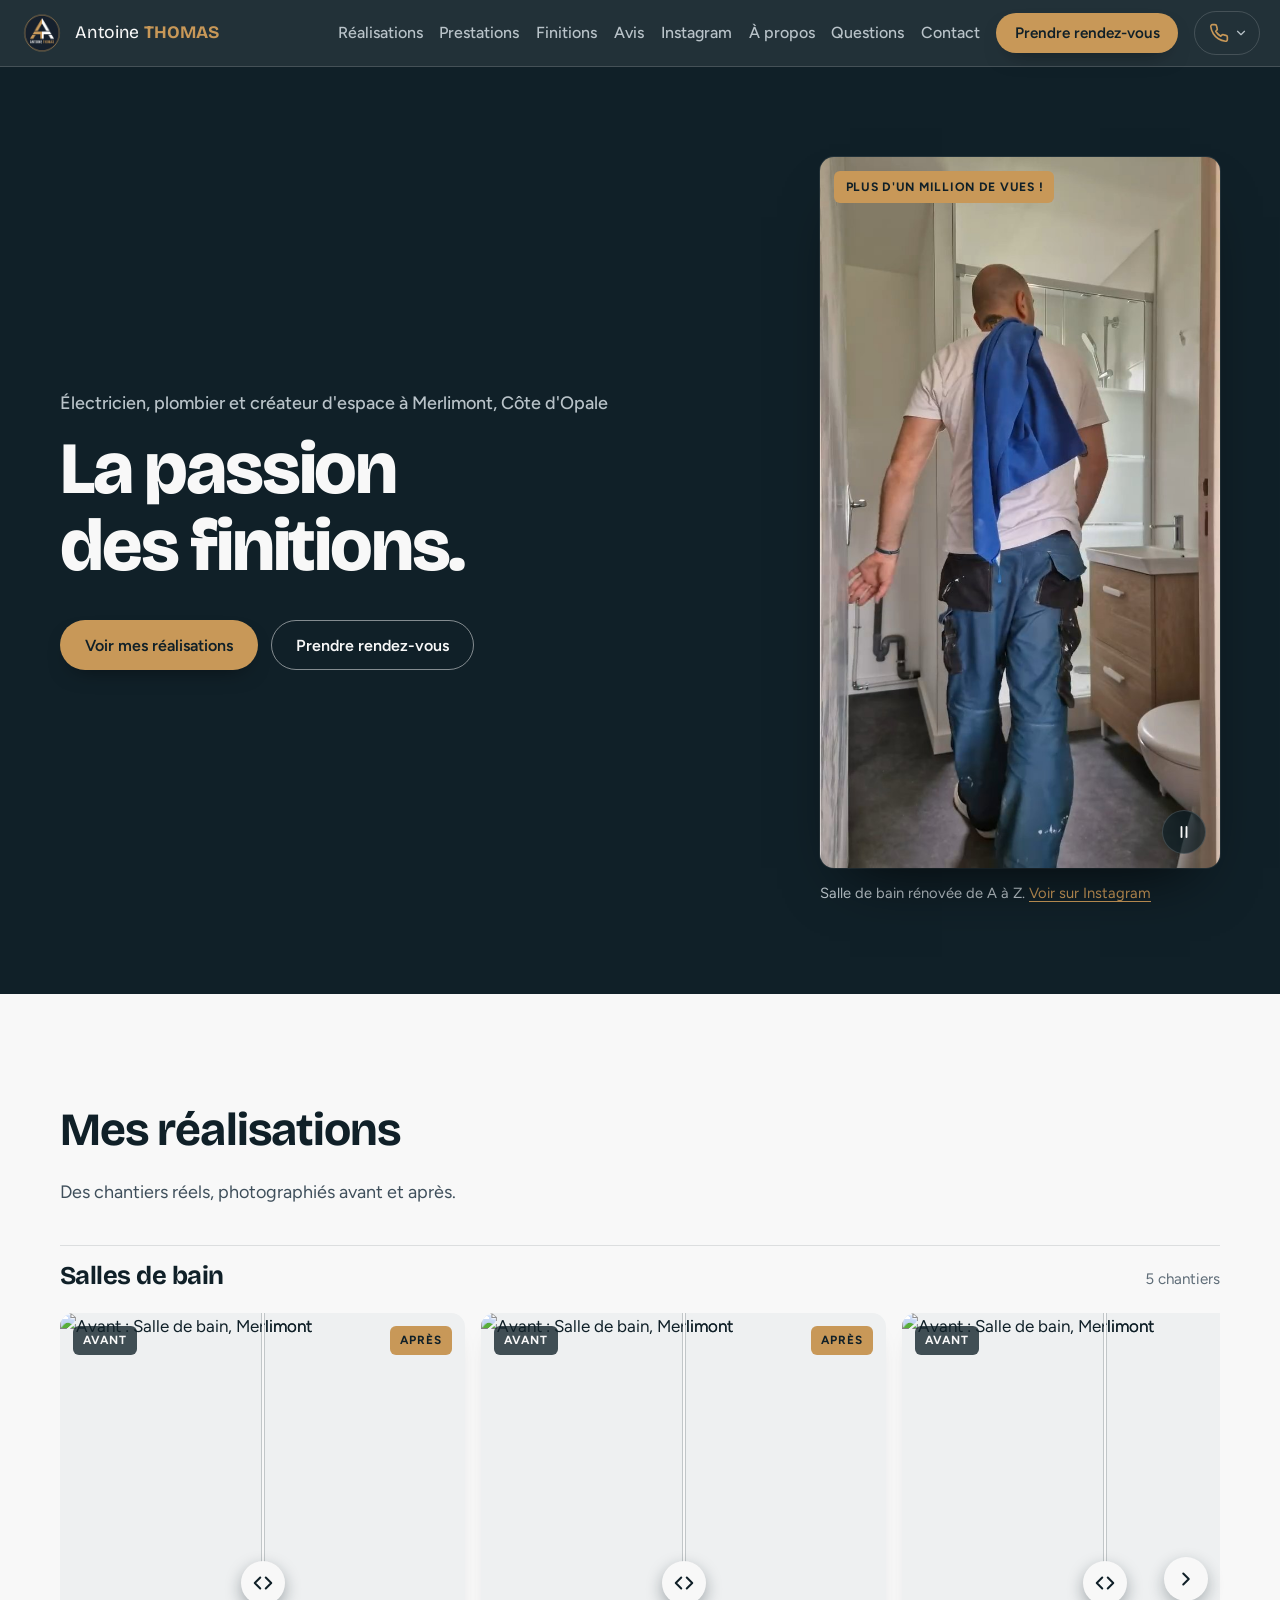
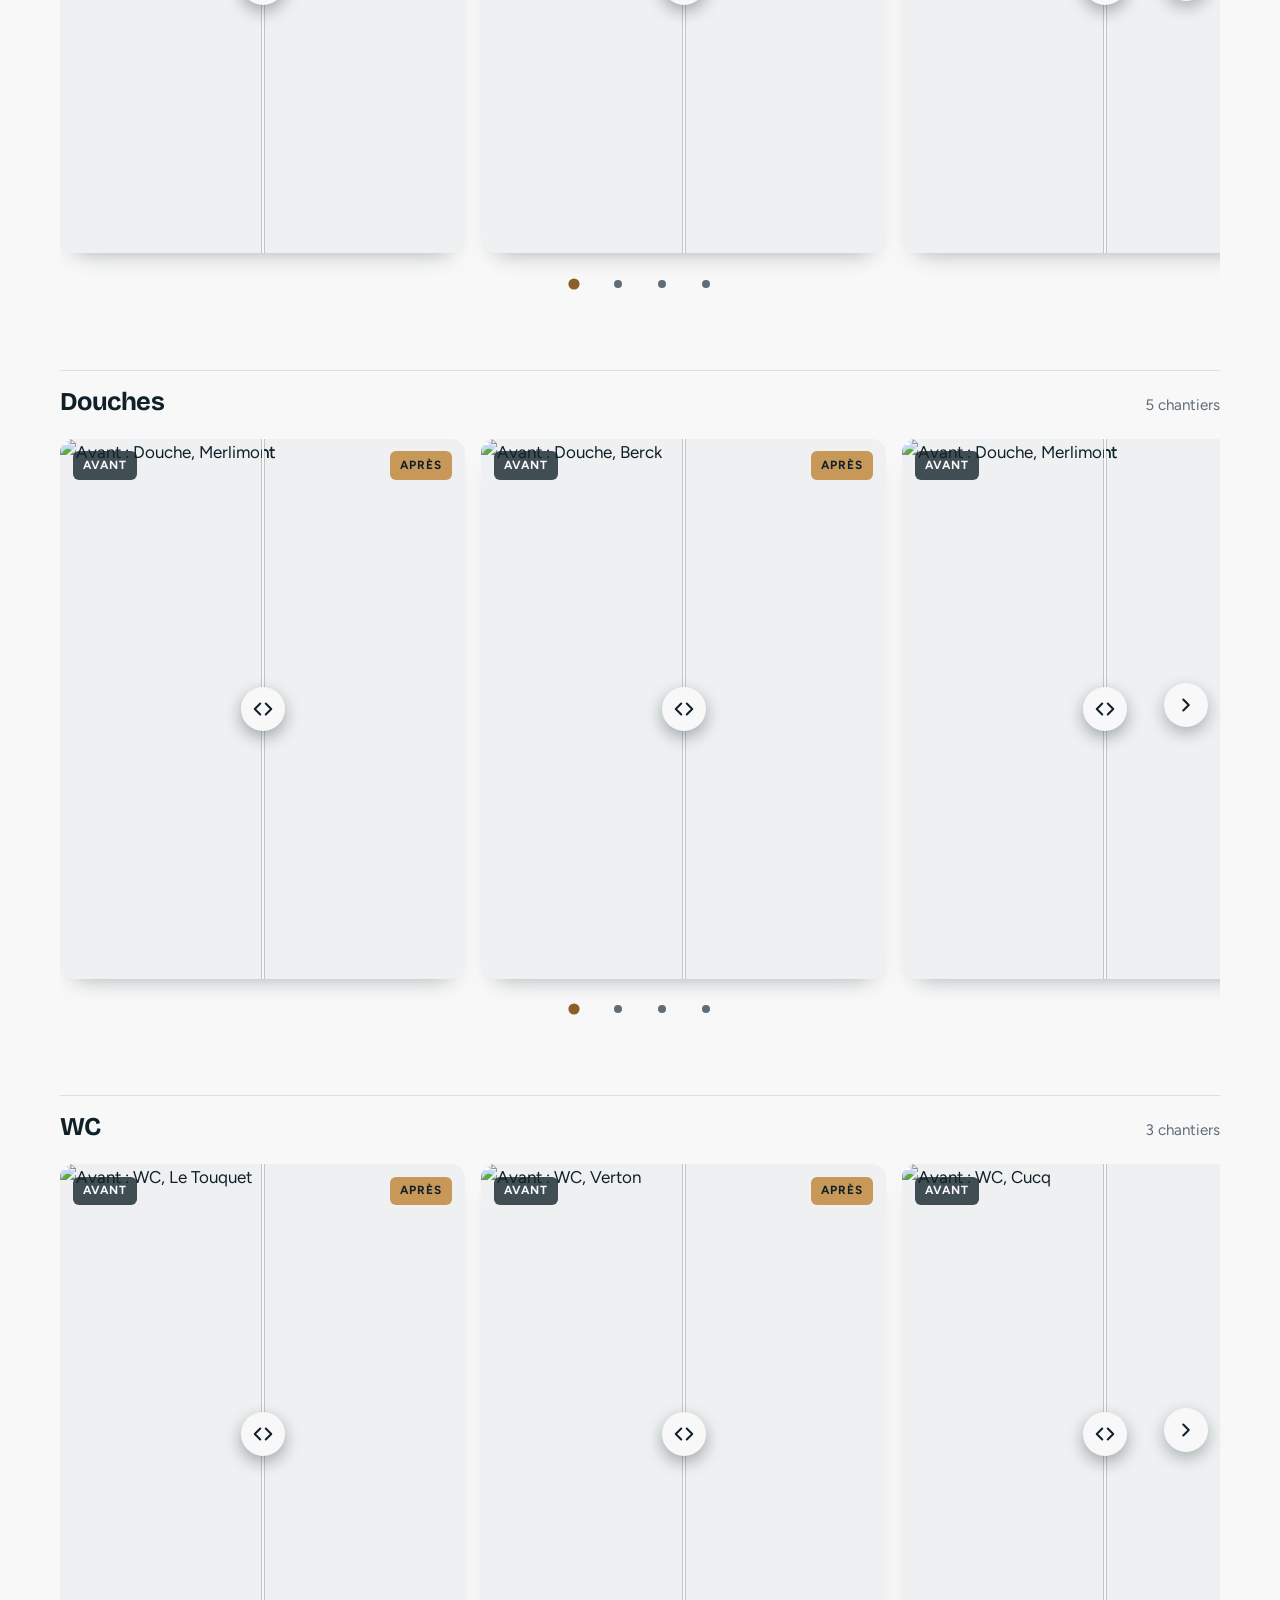
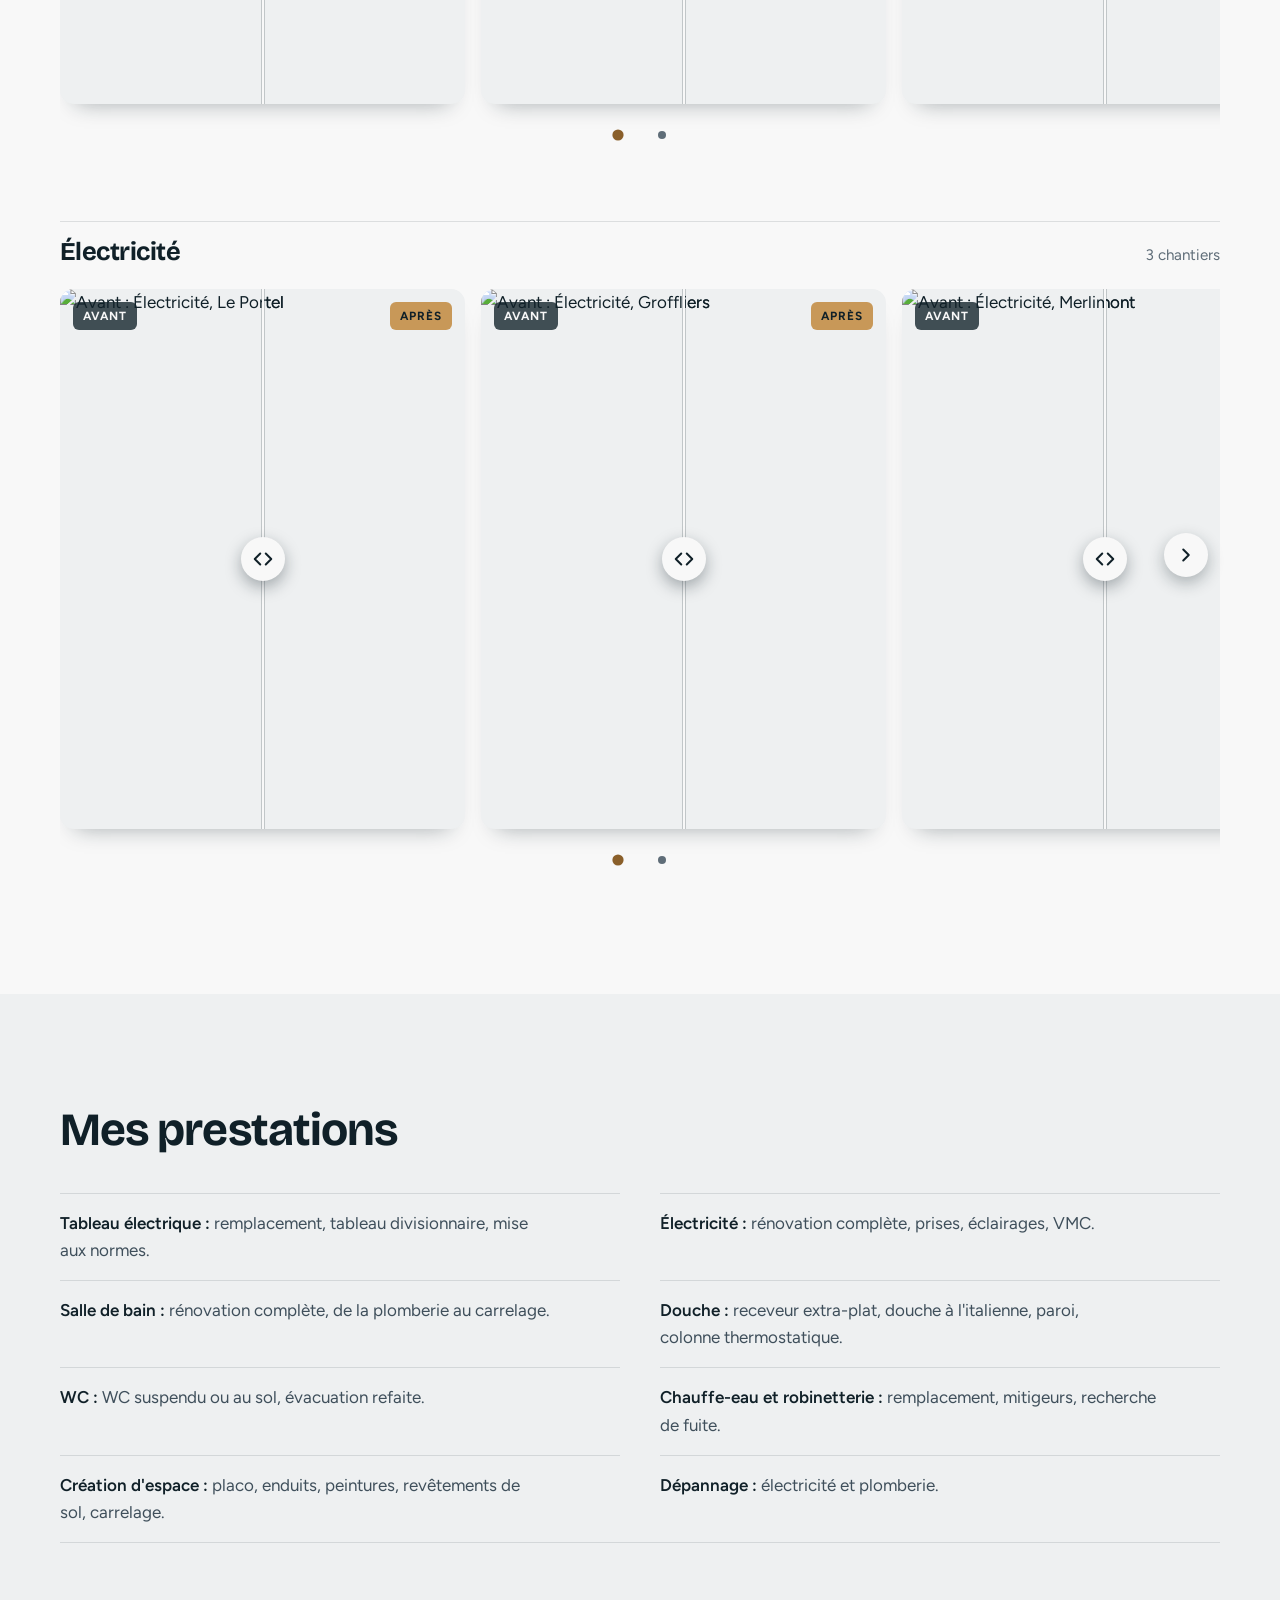
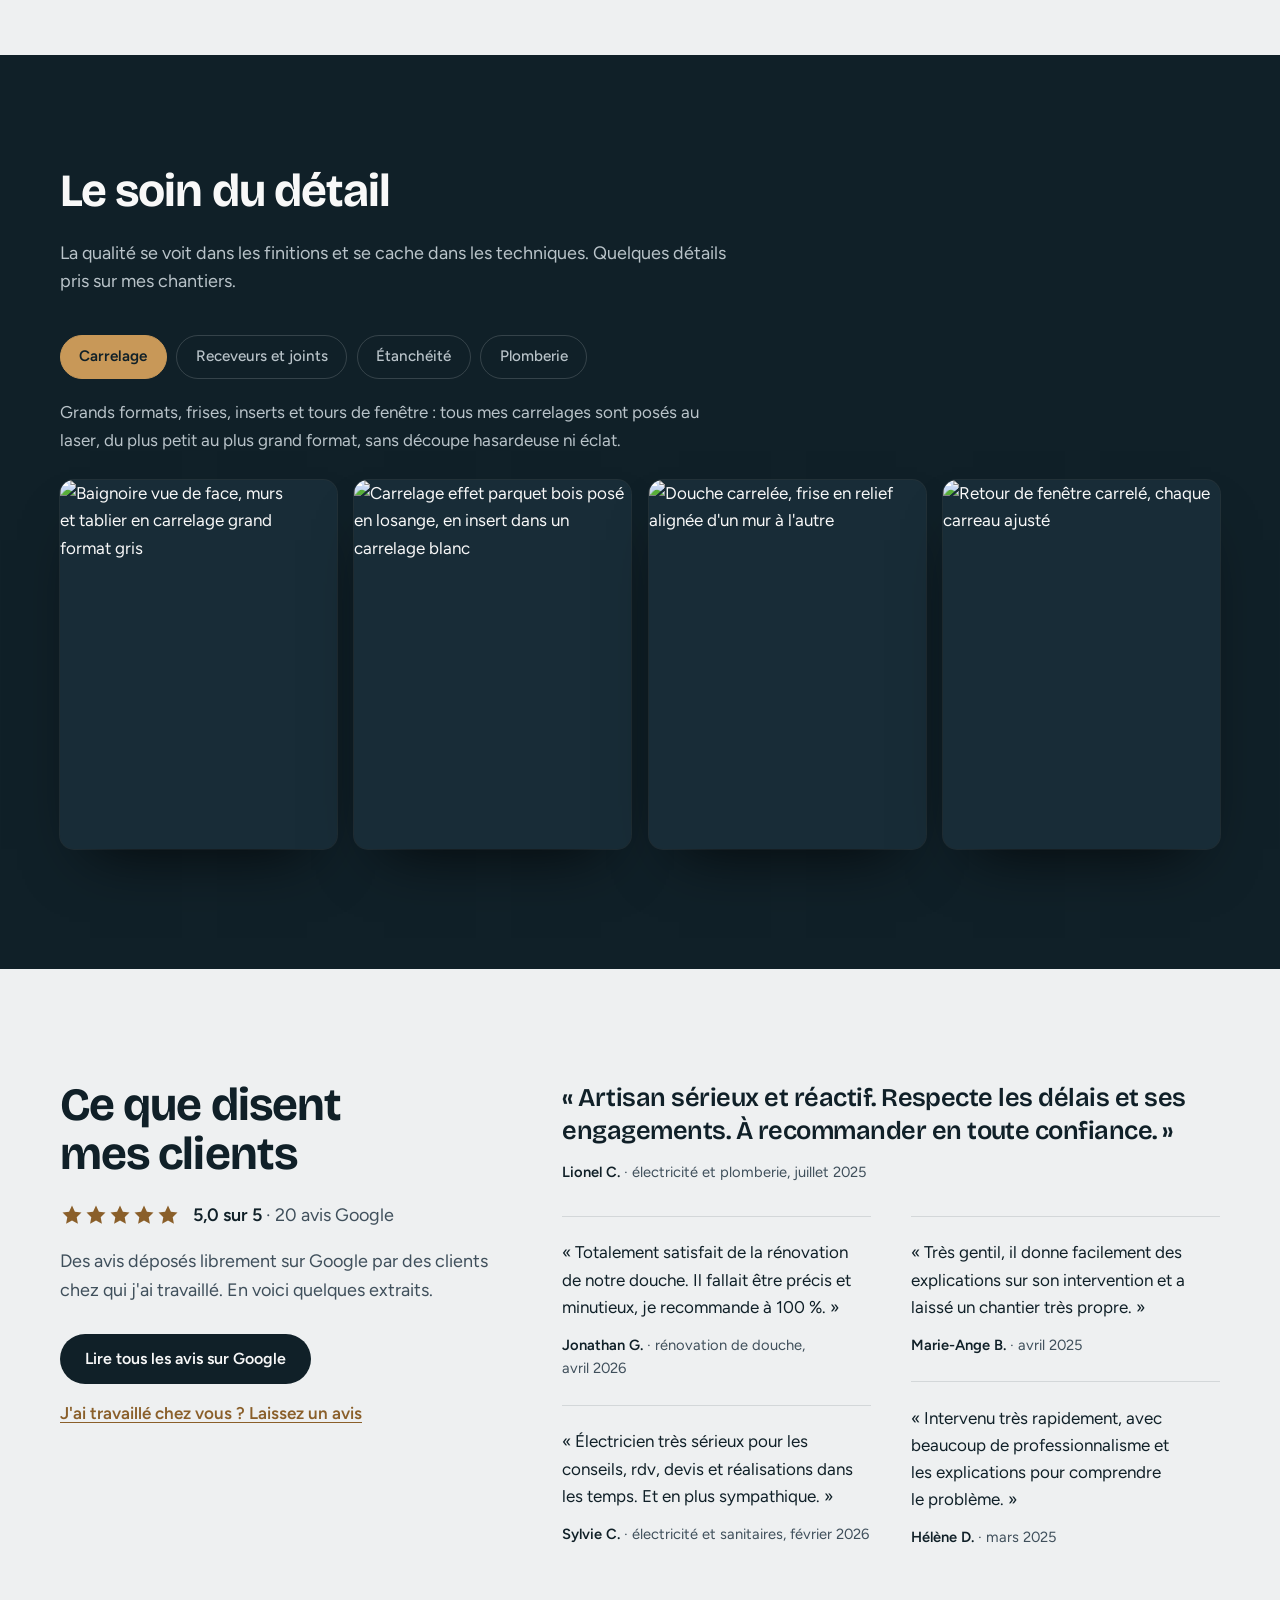
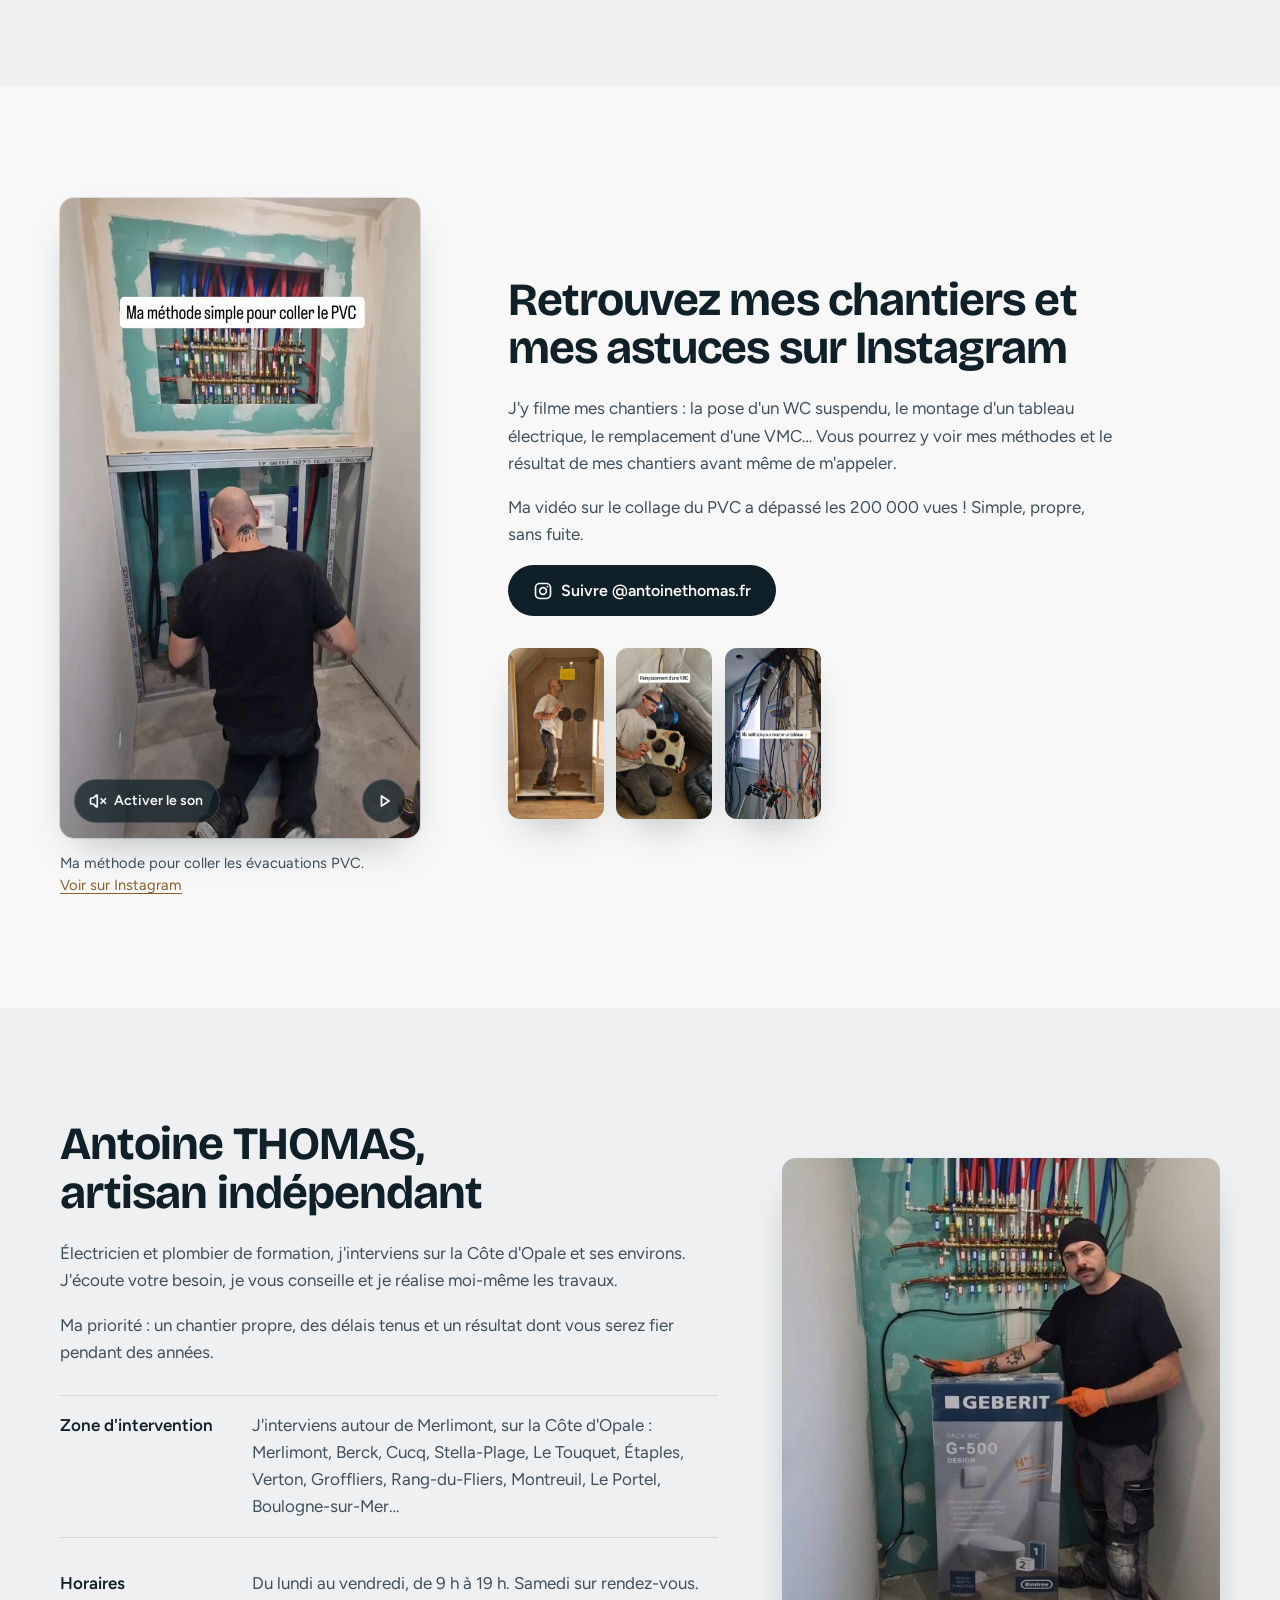
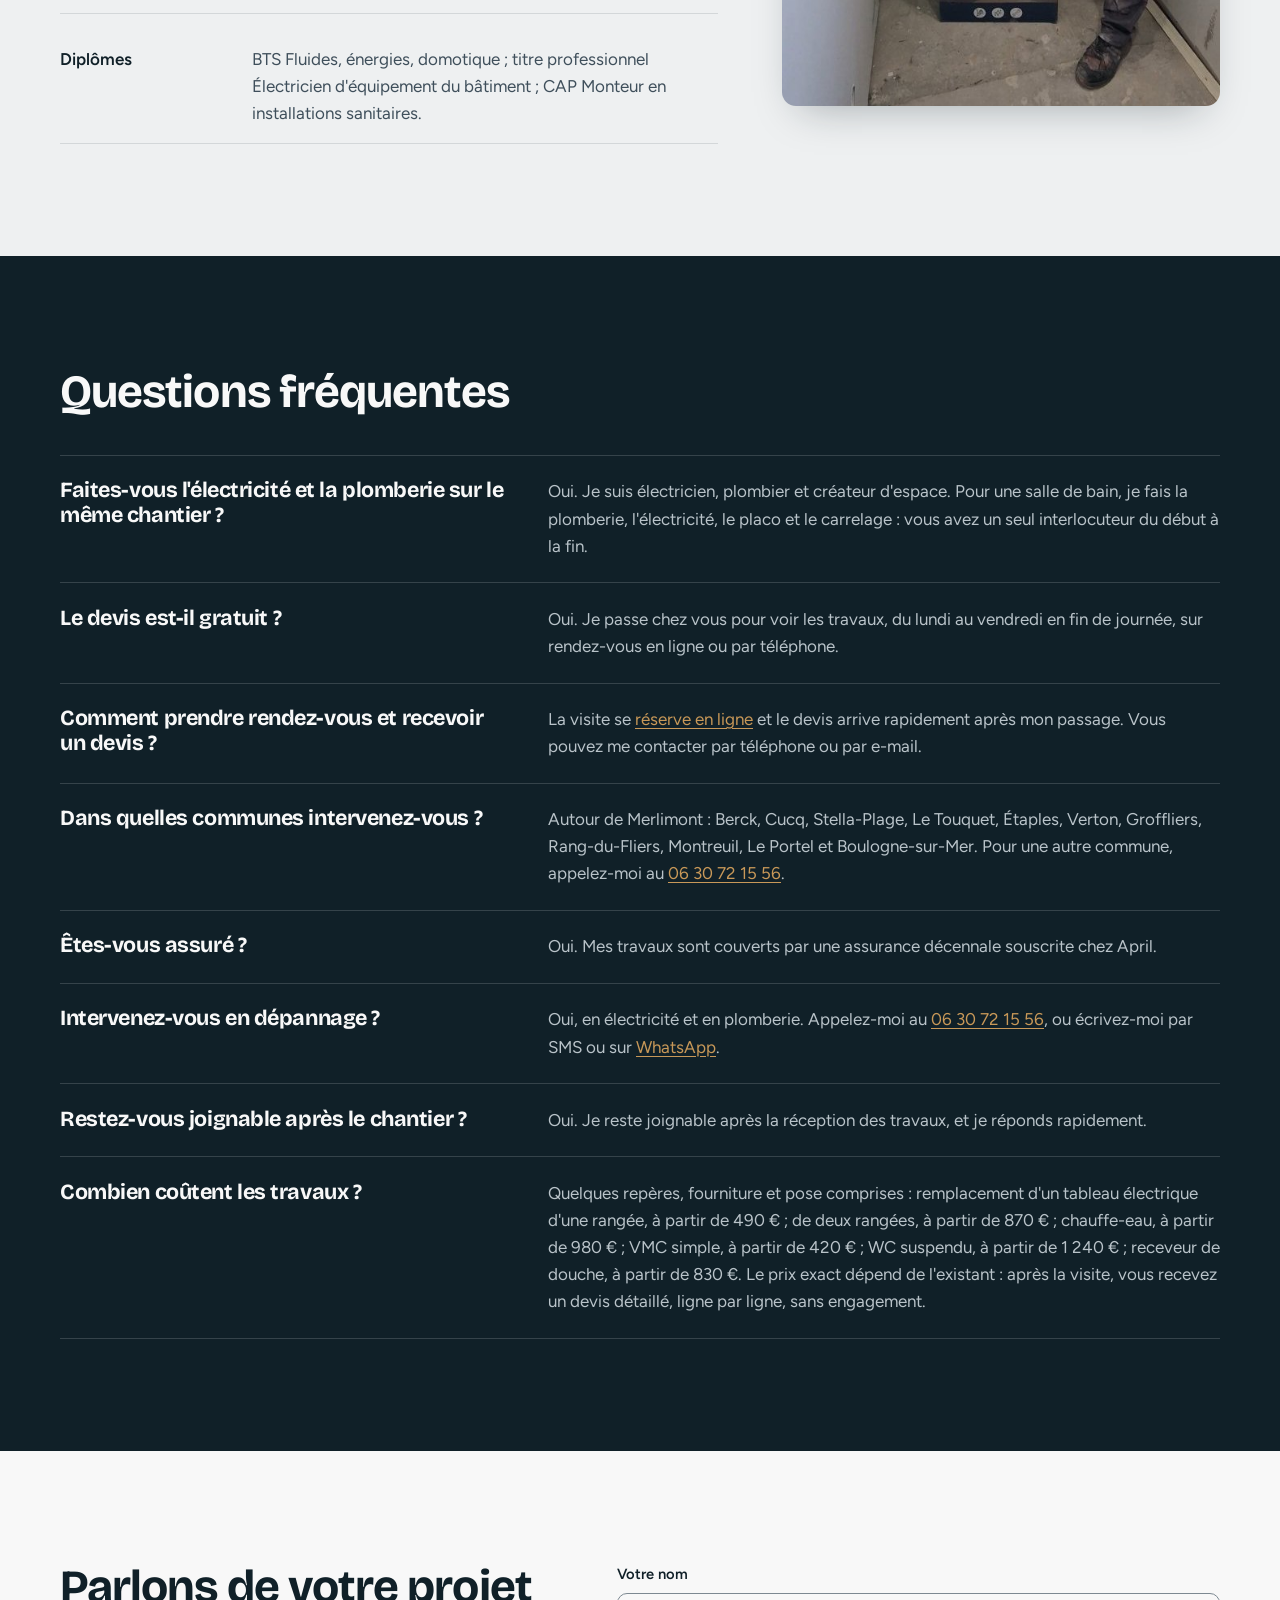
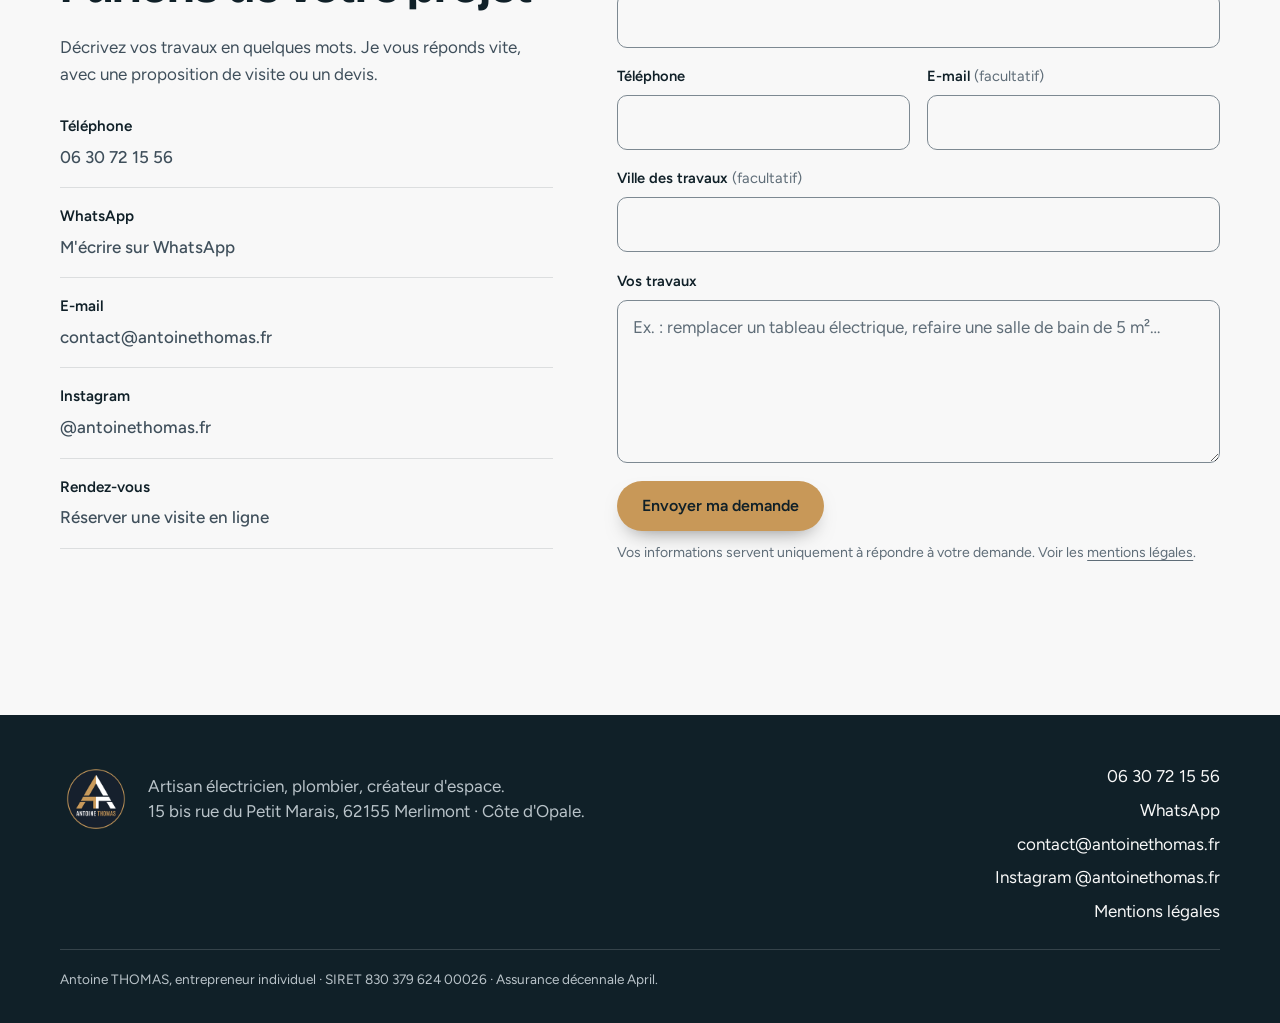
==== commit 760ab669: "Prix repère : tableau électrique deux rangées à partir de 870 € (gabarit à jour)" ====
--- a/index.html
+++ b/index.html
@@ -401,7 +401,7 @@
           <dt>Combien coûtent les travaux ?</dt>
           <dd>
             <!-- prix-reperes:debut -->
-            <p>Quelques repères, fourniture et pose comprises : remplacement d'un tableau électrique d'une rangée, à partir de 490 € ; de deux rangées, à partir de 860 € ; chauffe-eau, à partir de 980 € ; VMC simple, à partir de 420 € ; WC suspendu, à partir de 1 240 € ; receveur de douche, à partir de 830 €. Le prix exact dépend de l'existant : après la visite, vous recevez un devis détaillé, ligne par ligne, sans engagement.</p>
+            <p>Quelques repères, fourniture et pose comprises : remplacement d'un tableau électrique d'une rangée, à partir de 490 € ; de deux rangées, à partir de 870 € ; chauffe-eau, à partir de 980 € ; VMC simple, à partir de 420 € ; WC suspendu, à partir de 1 240 € ; receveur de douche, à partir de 830 €. Le prix exact dépend de l'existant : après la visite, vous recevez un devis détaillé, ligne par ligne, sans engagement.</p>
             <!-- prix-reperes:fin -->
           </dd>
         </div>
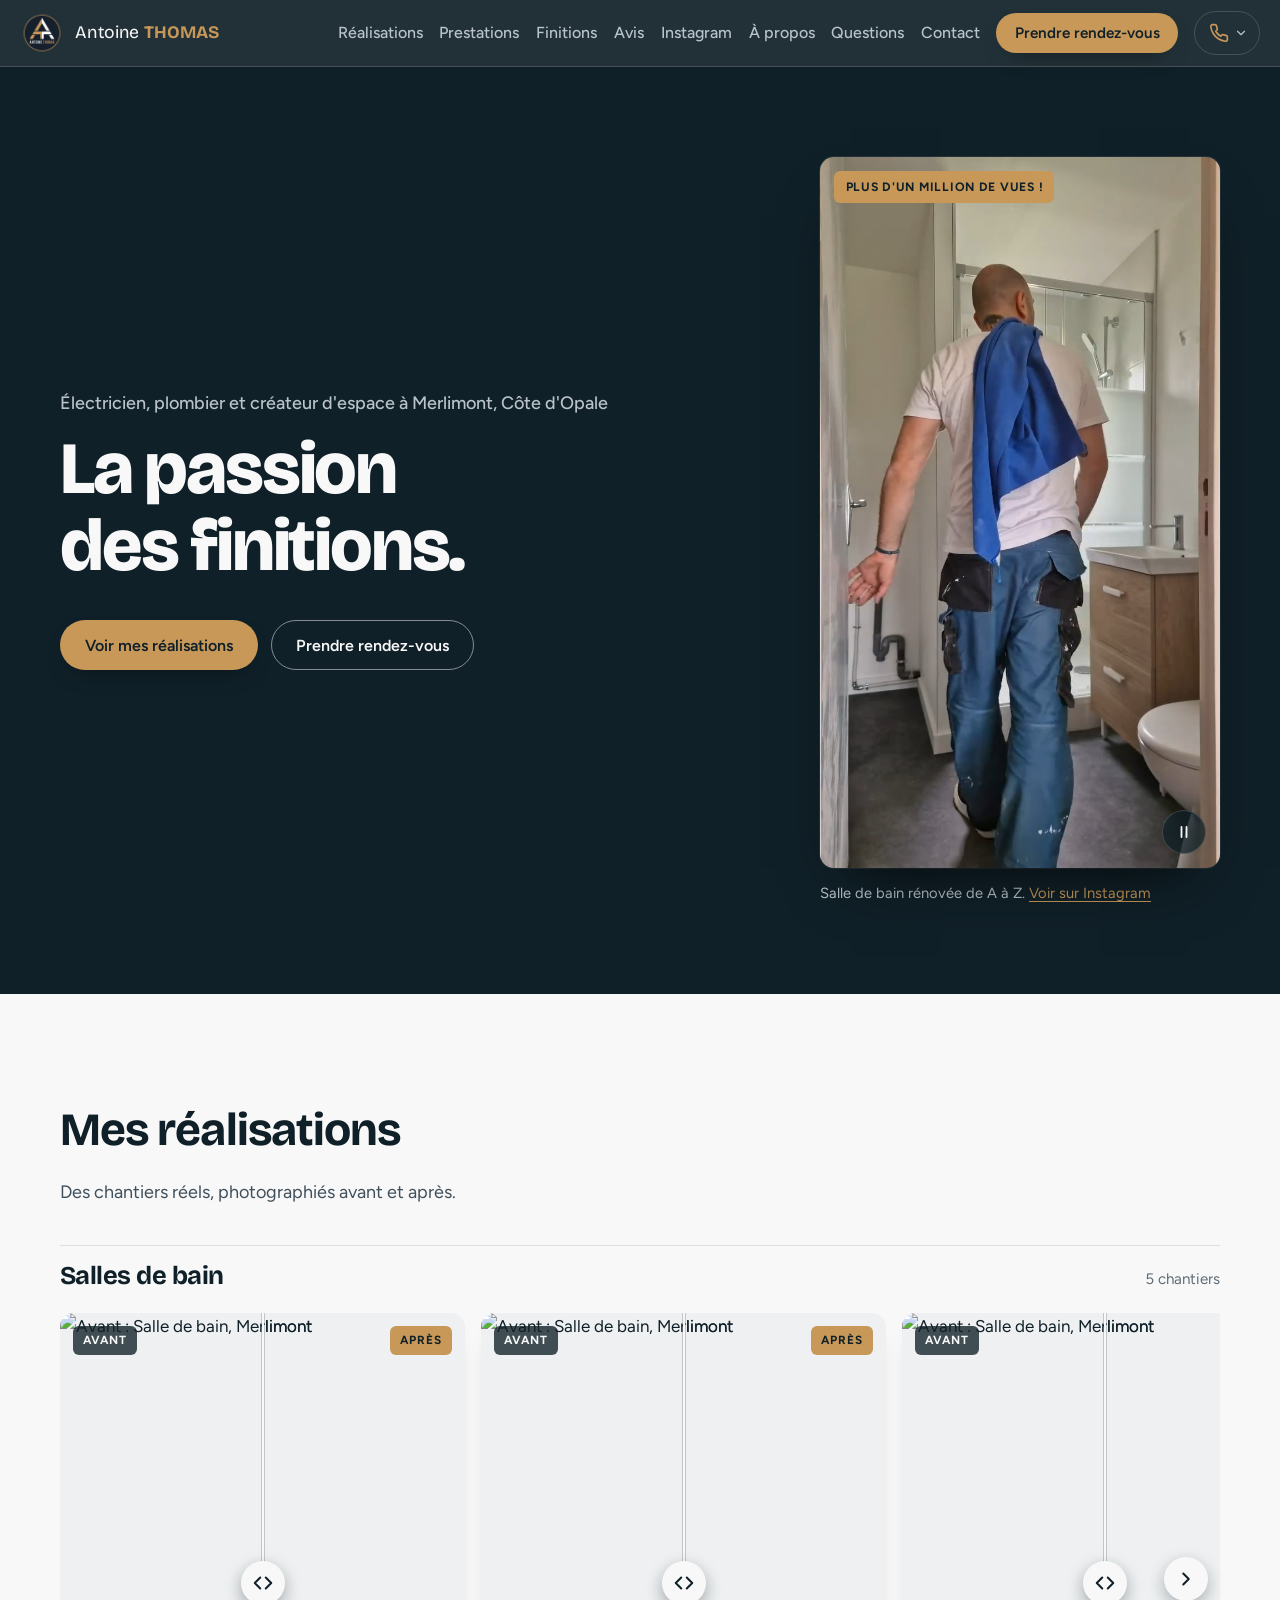
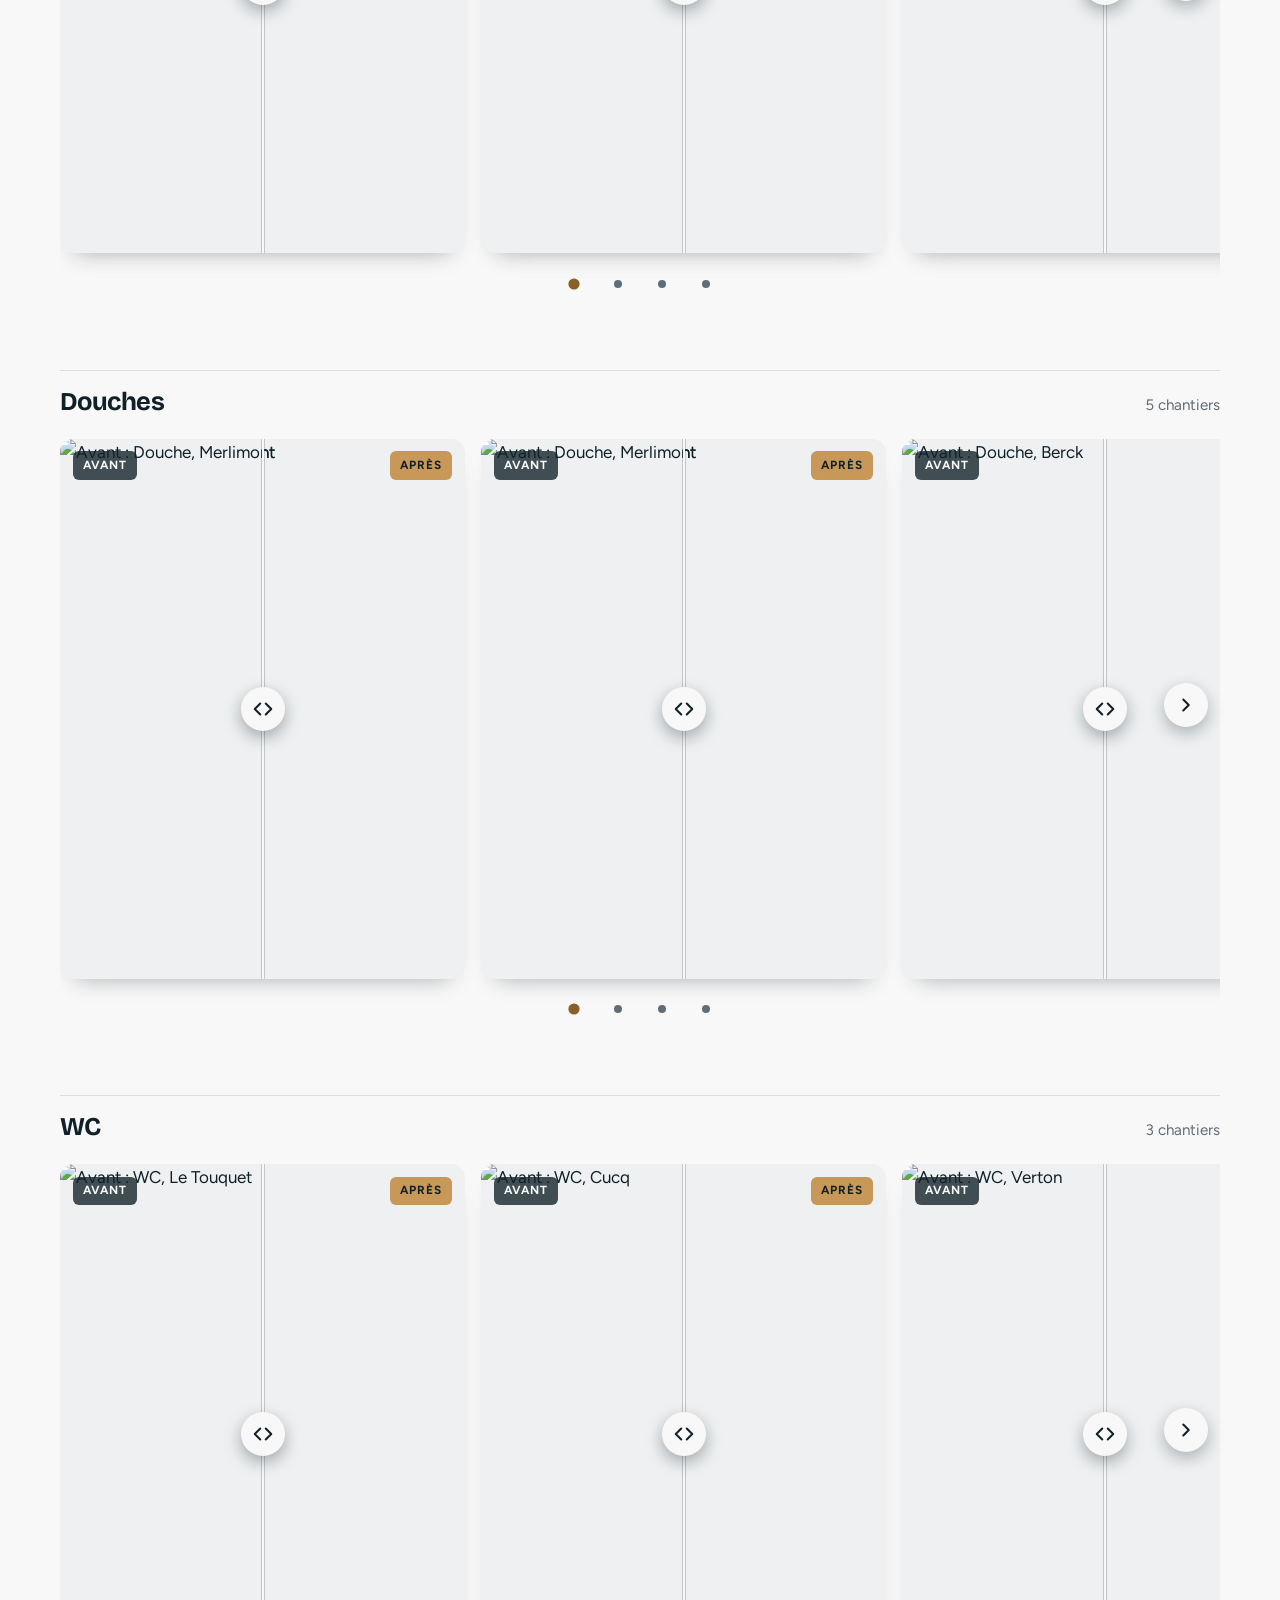
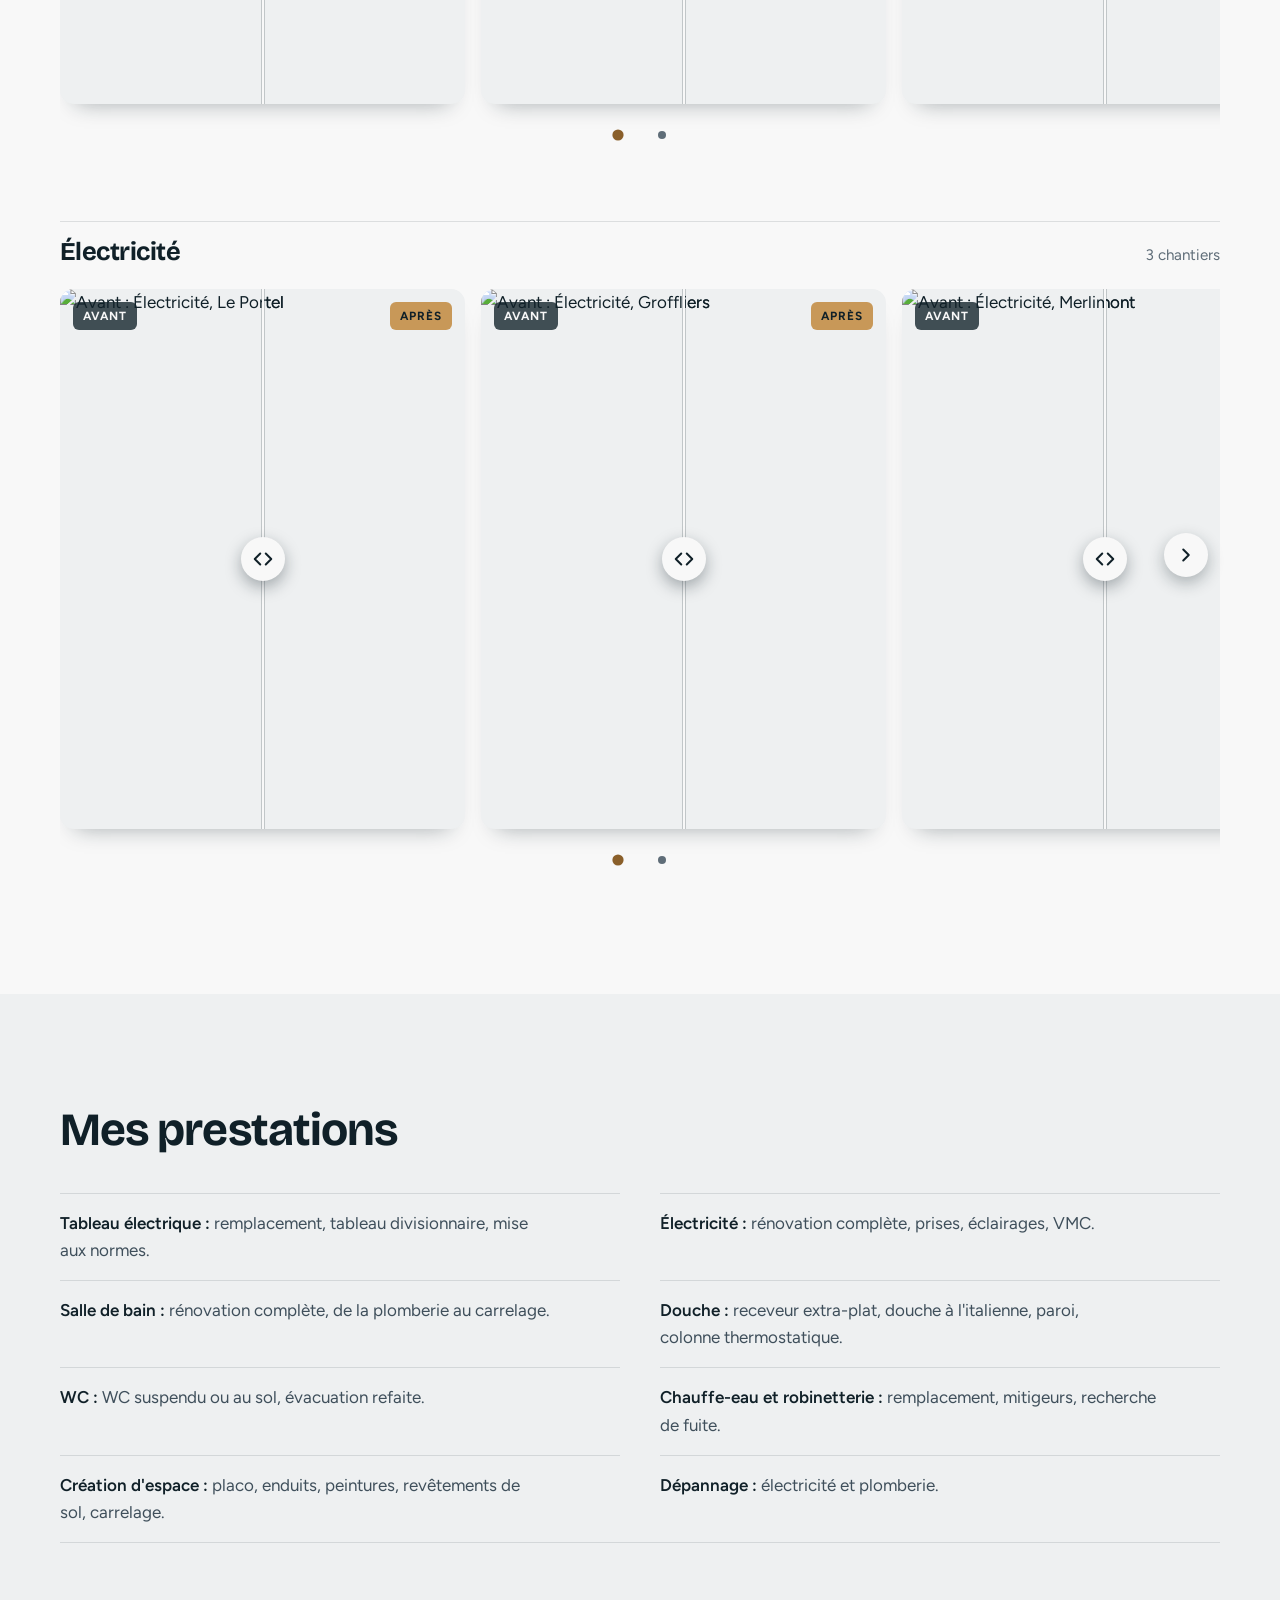
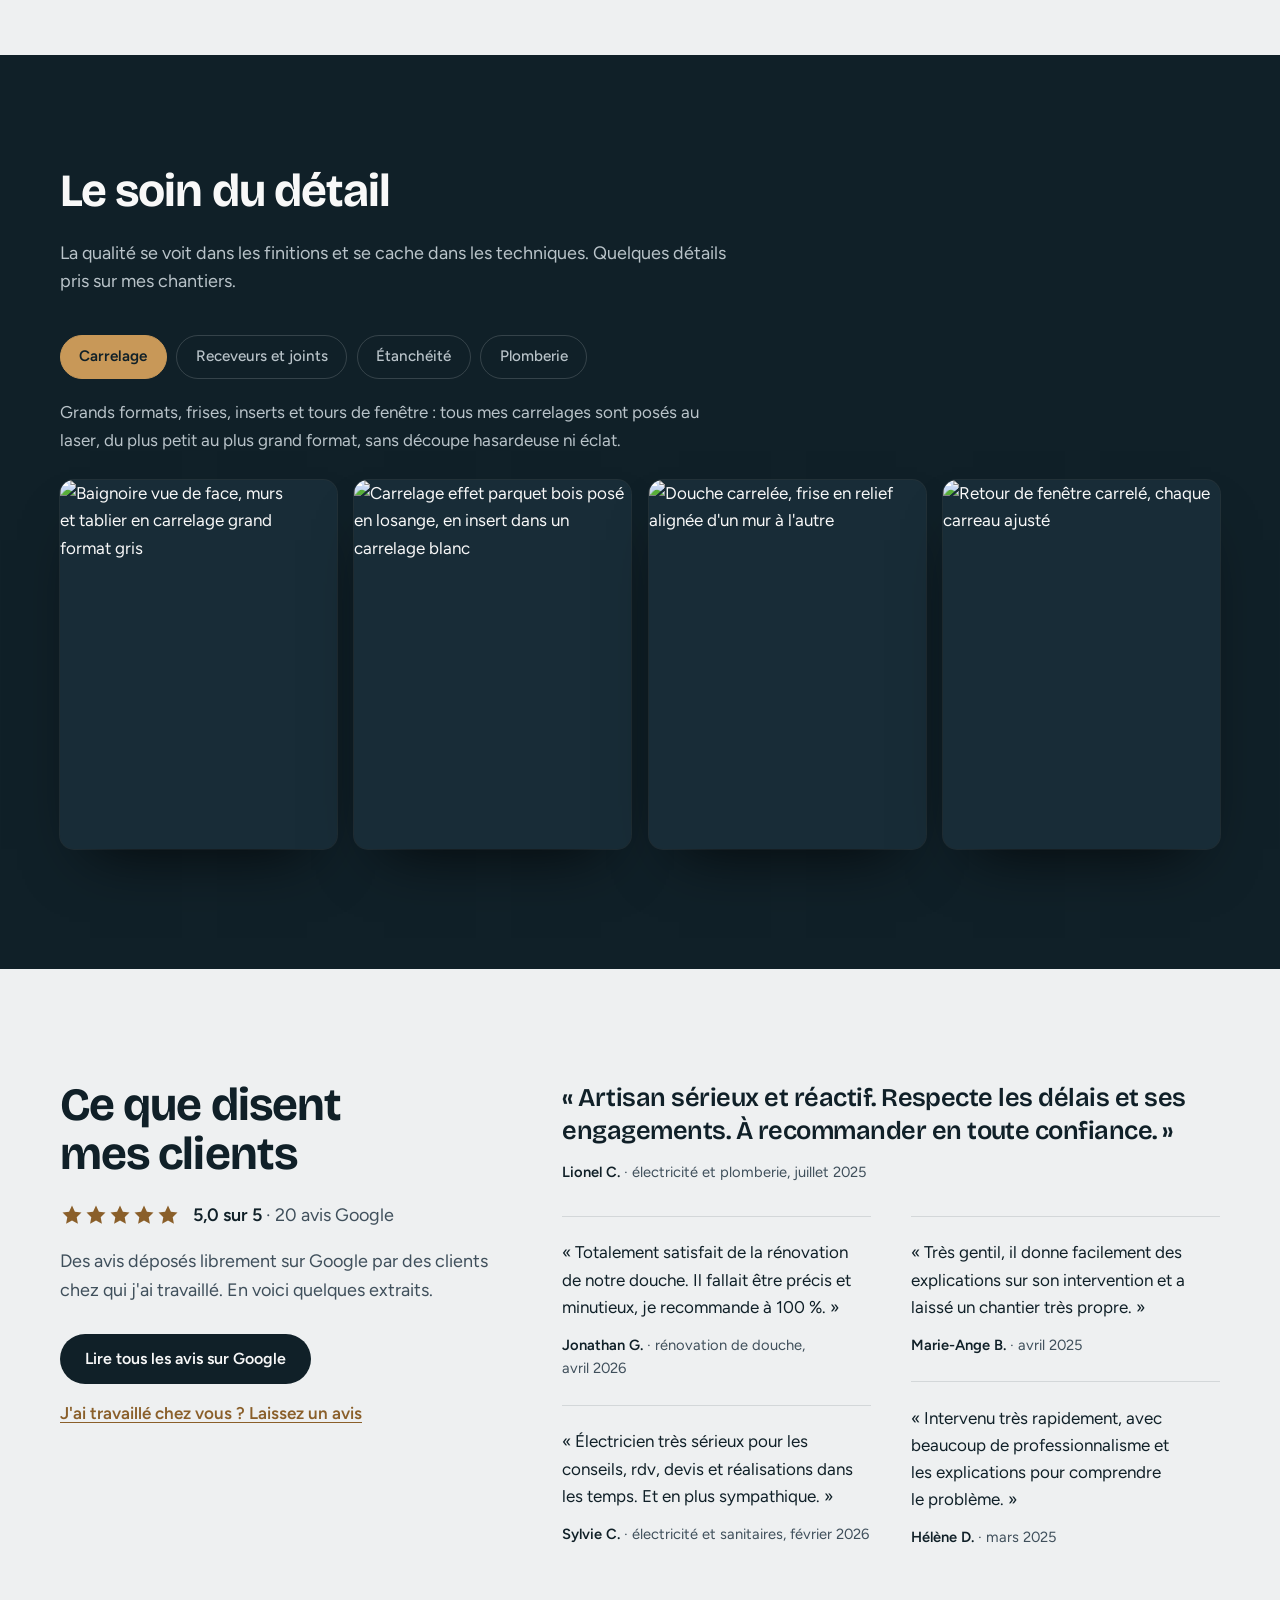
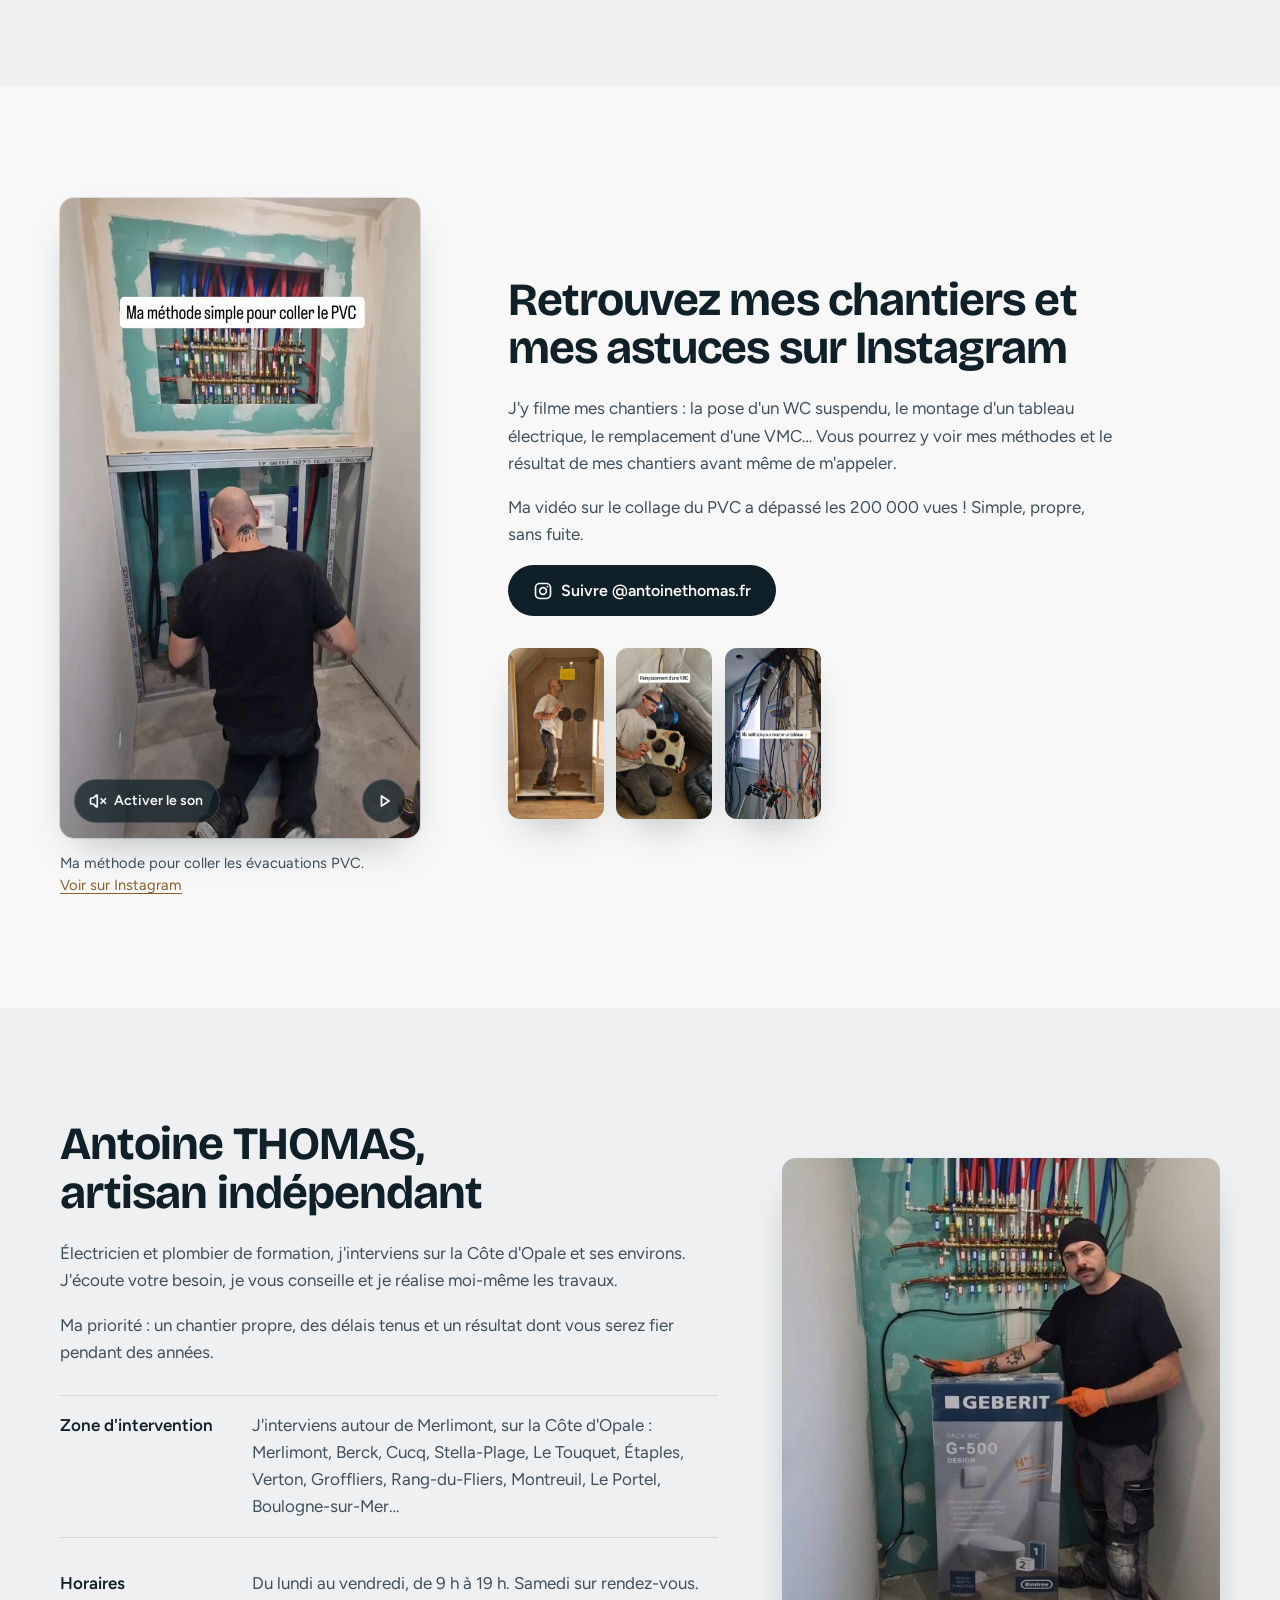
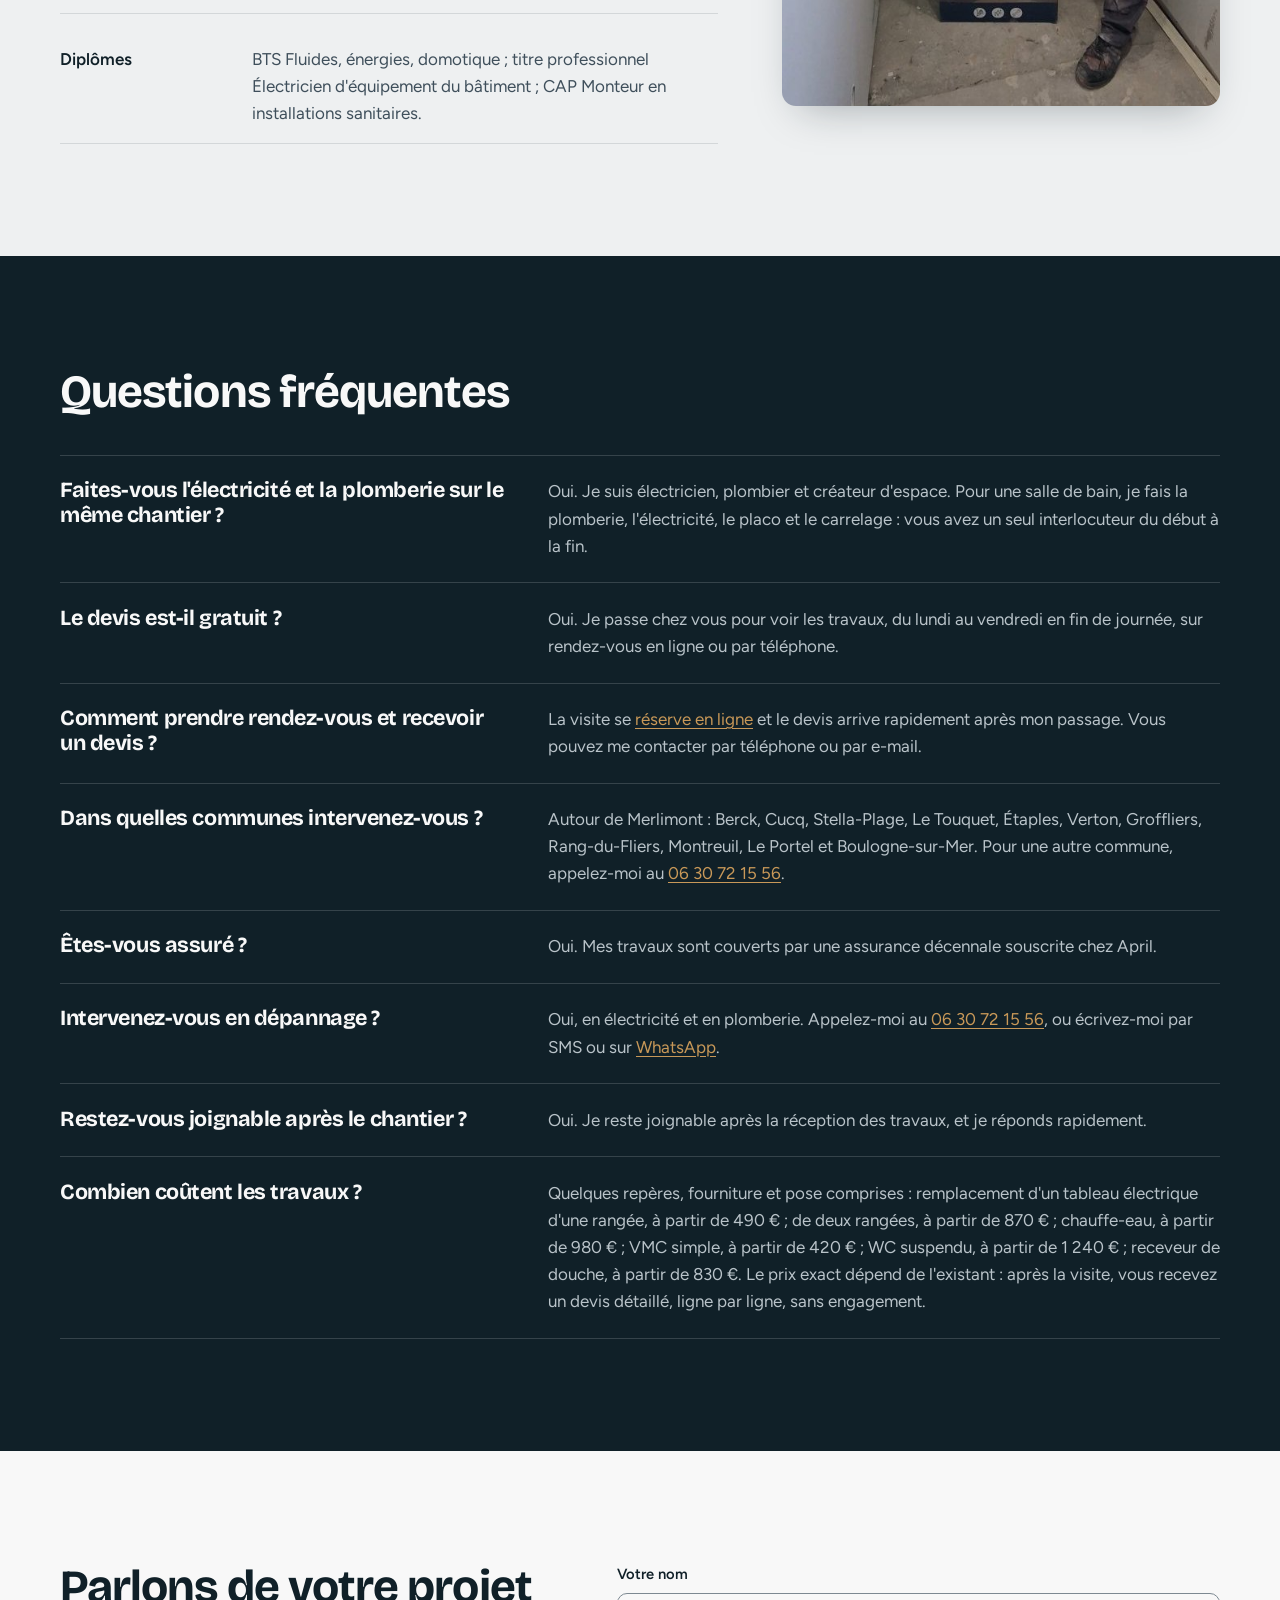
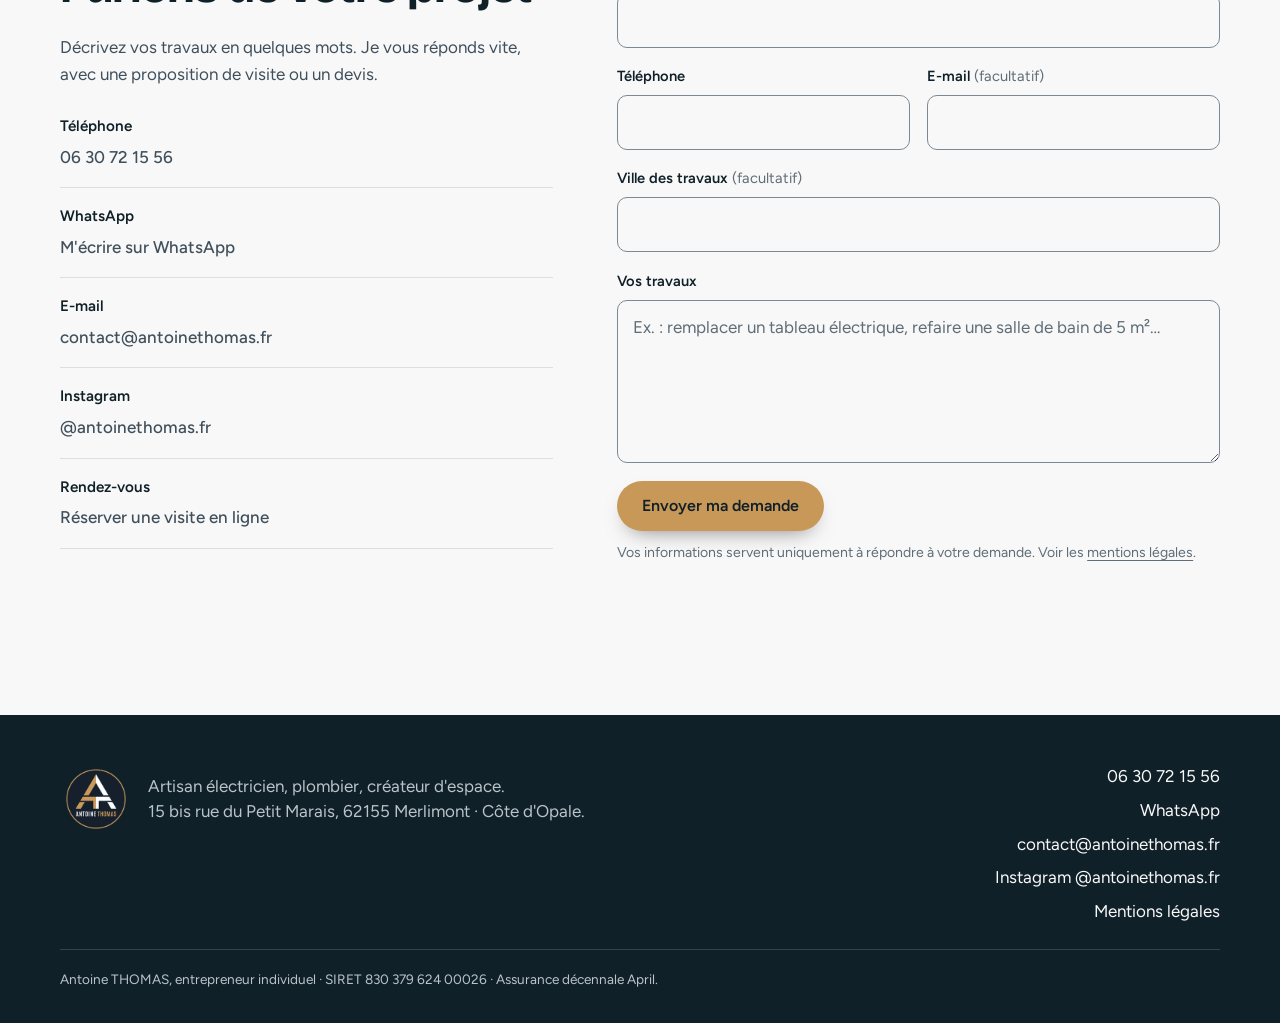
==== commit abd54e18: "Réalisations : ordre du bloc statique après la retouche de 4 paires de photos" ====
--- a/index.html
+++ b/index.html
@@ -188,7 +188,7 @@
       </div>
       <div class="portfolio" id="portfolio">
         <p class="portfolio-empty portfolio-loading" role="status">Chargement des réalisations…</p>
-        <!-- realisations-statiques:debut (généré depuis portfolio.json le 2026-10-04 : texte lisible sans JavaScript, remplacé par les carrousels de app.js) -->
+        <!-- realisations-statiques:debut (généré depuis portfolio.json le 2026-10-07 : texte lisible sans JavaScript, remplacé par les carrousels de app.js) -->
         <div class="portfolio-static">
           <section class="group" aria-labelledby="groupe-texte-0">
             <div class="group-head">
@@ -220,8 +220,8 @@
             </div>
             <ul class="portfolio-list">
               <li>WC, Le Touquet</li>
+              <li>WC, Cucq</li>
               <li>WC, Verton</li>
-              <li>WC, Cucq</li>
             </ul>
           </section>
           <section class="group" aria-labelledby="groupe-texte-3">
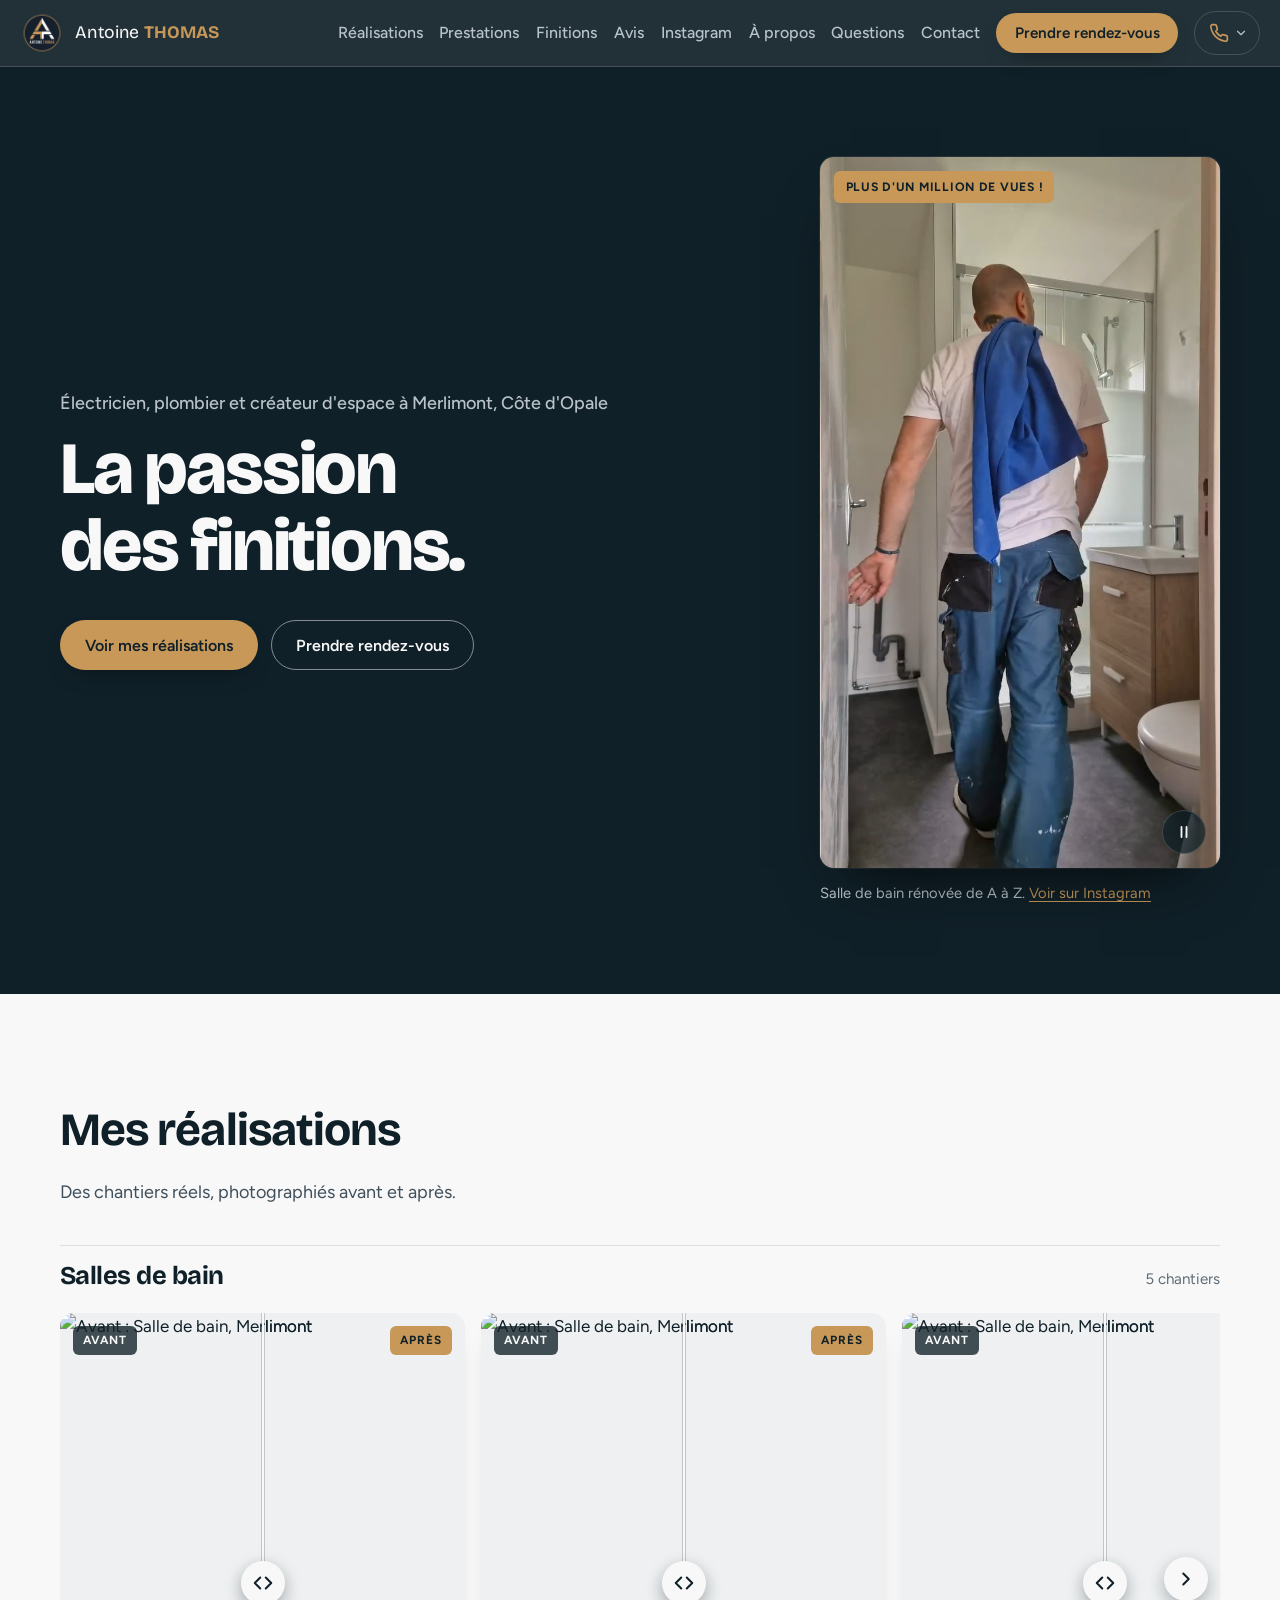
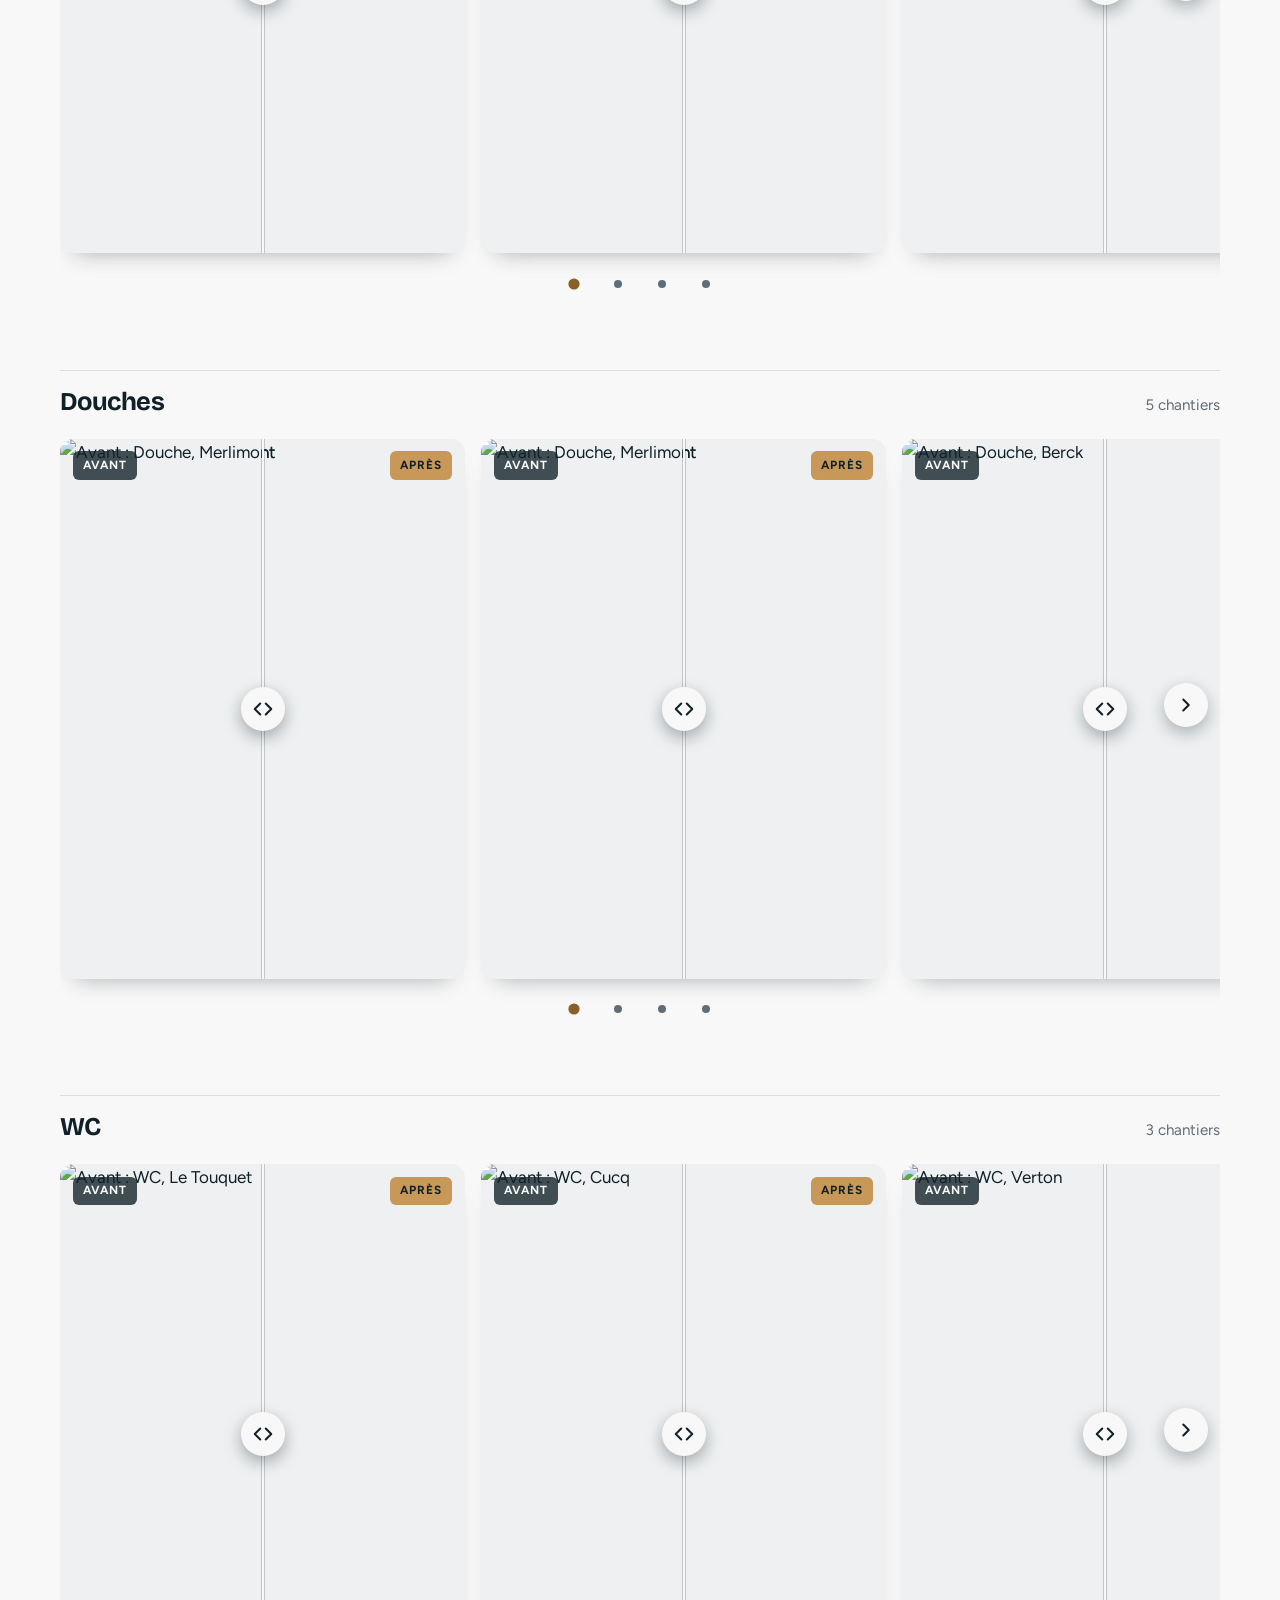
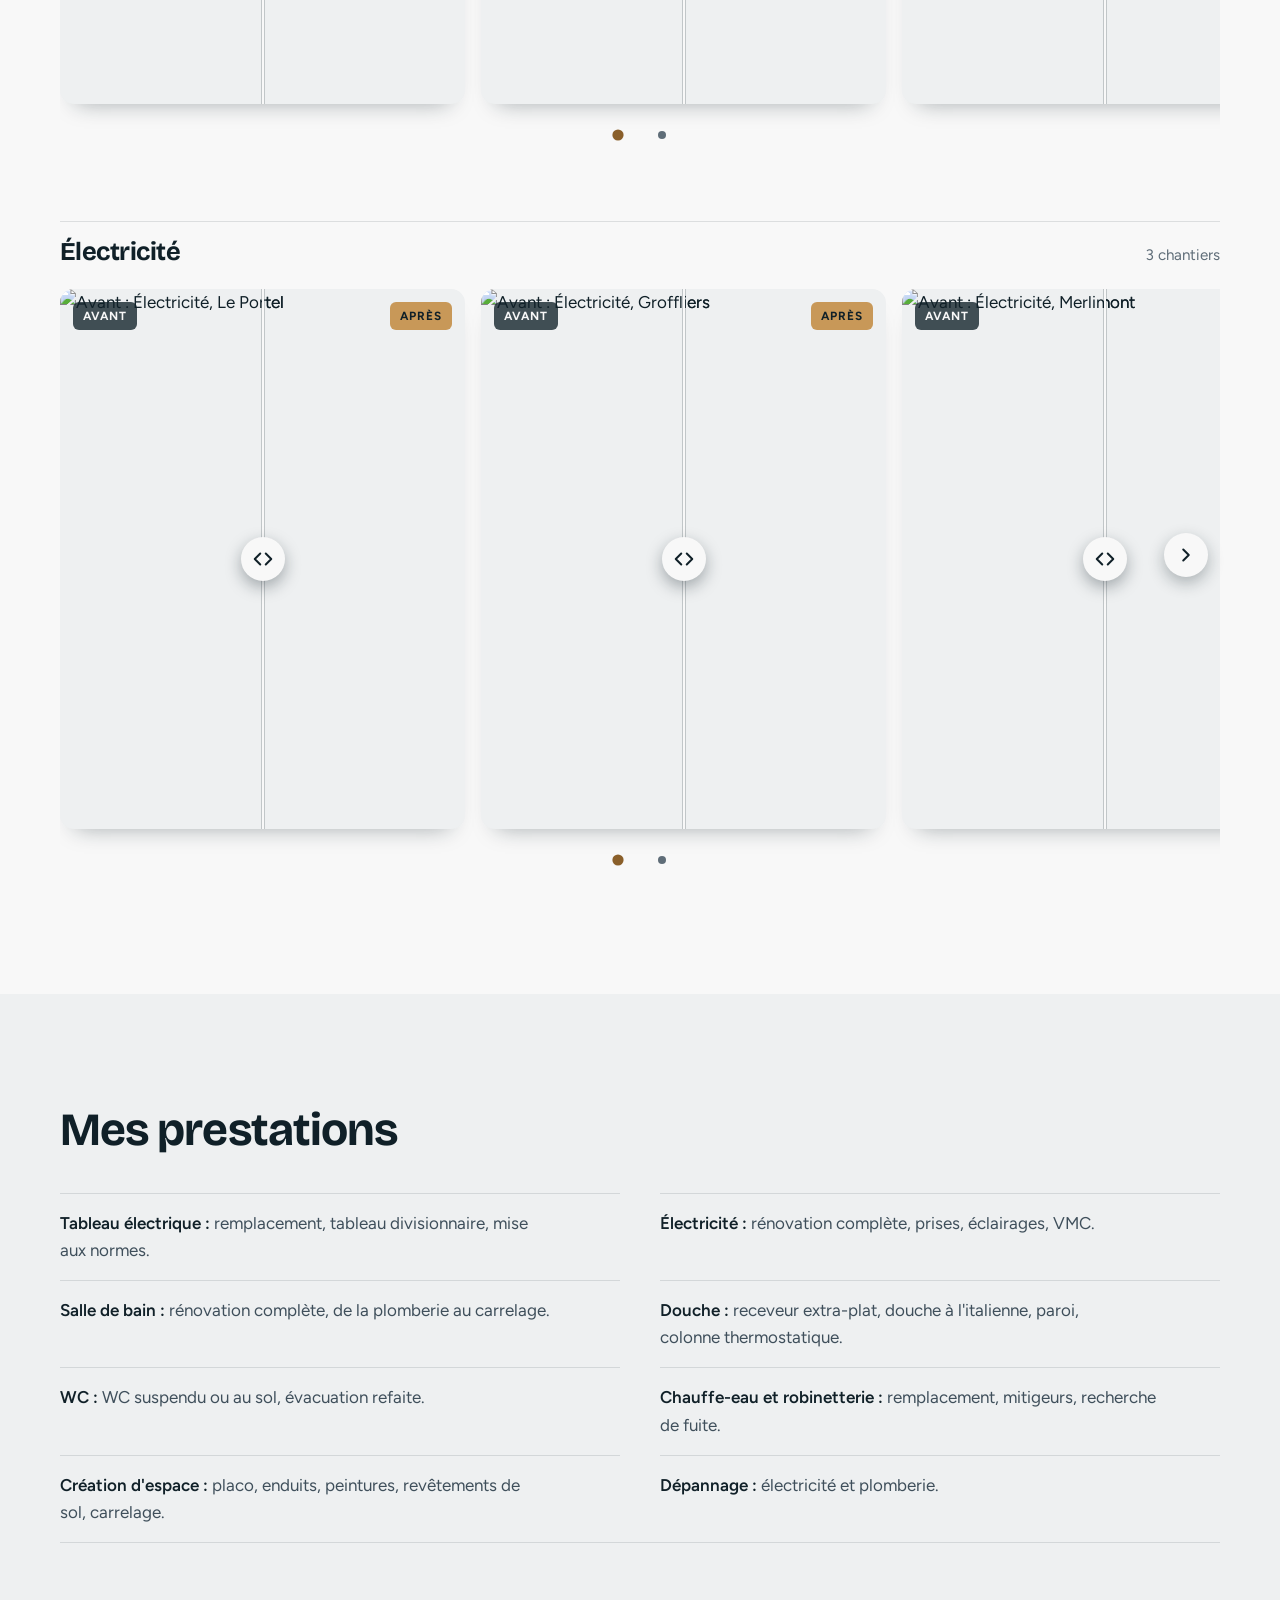
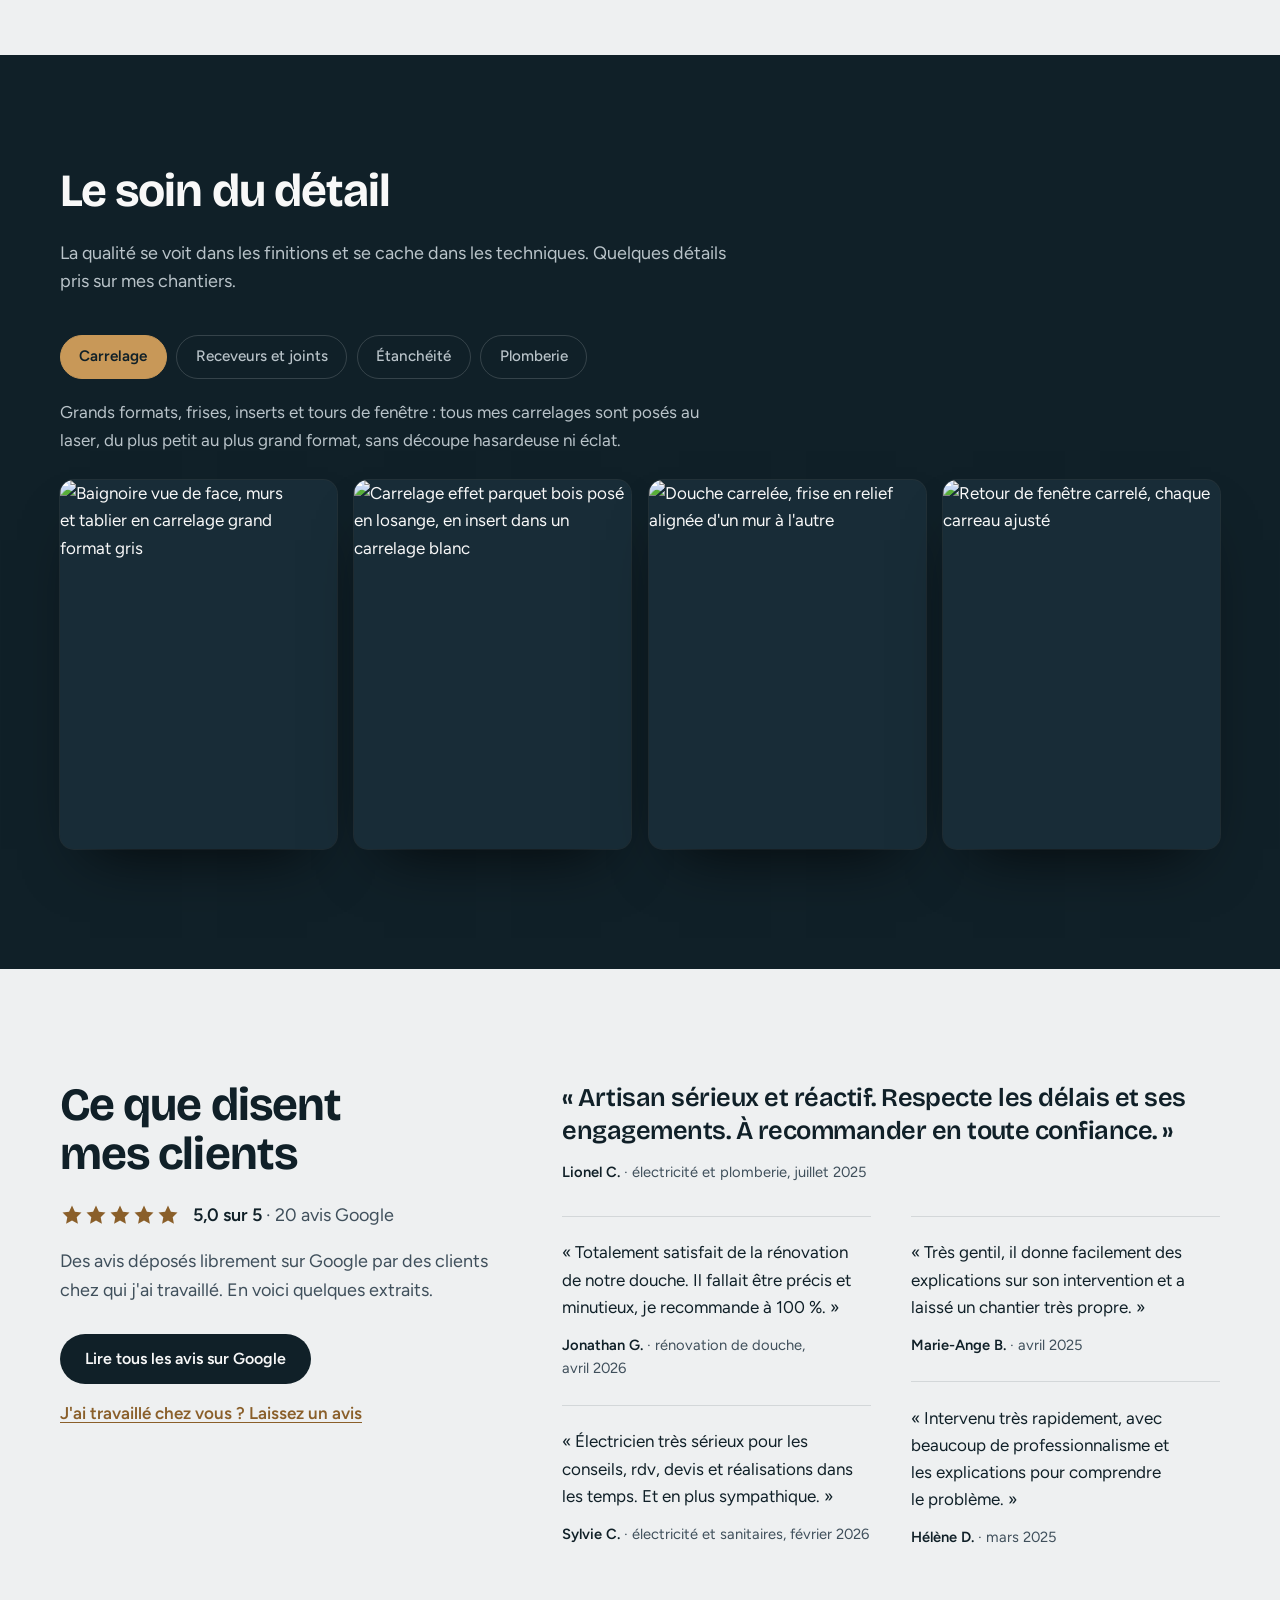
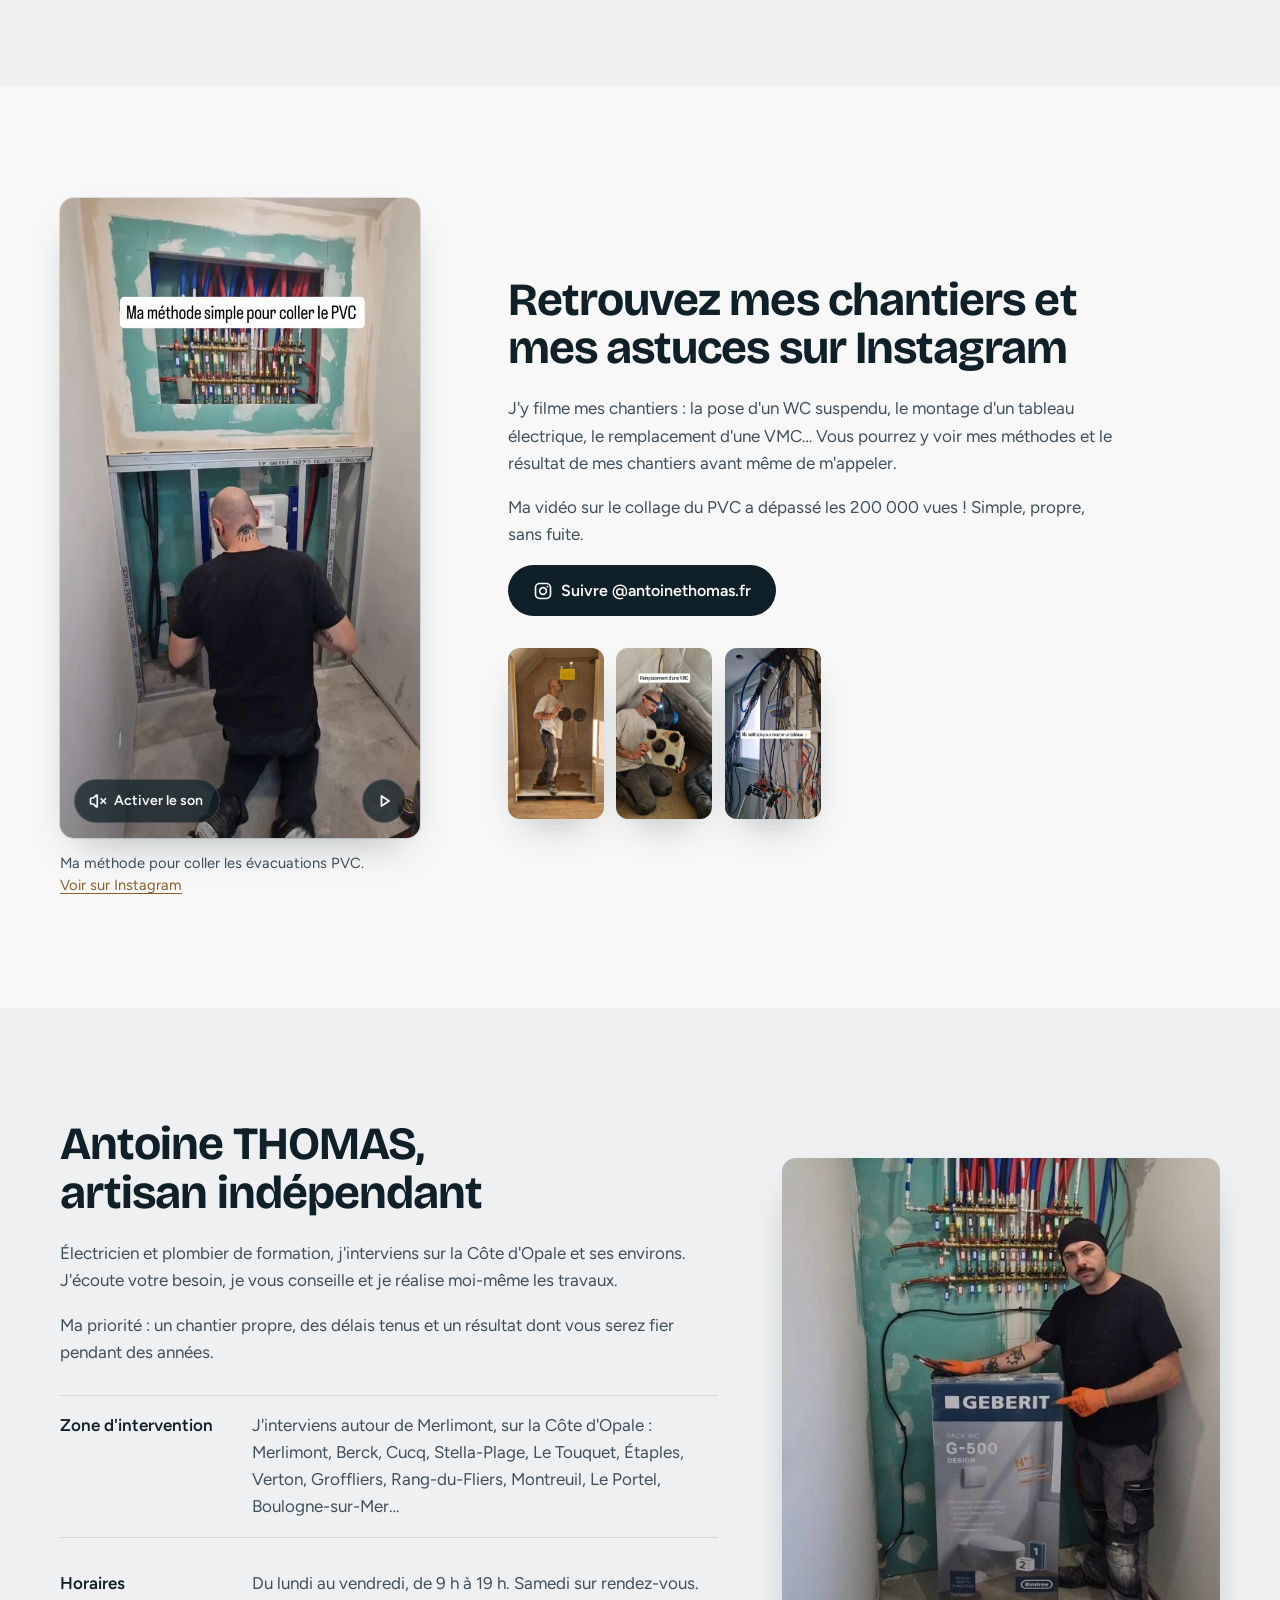
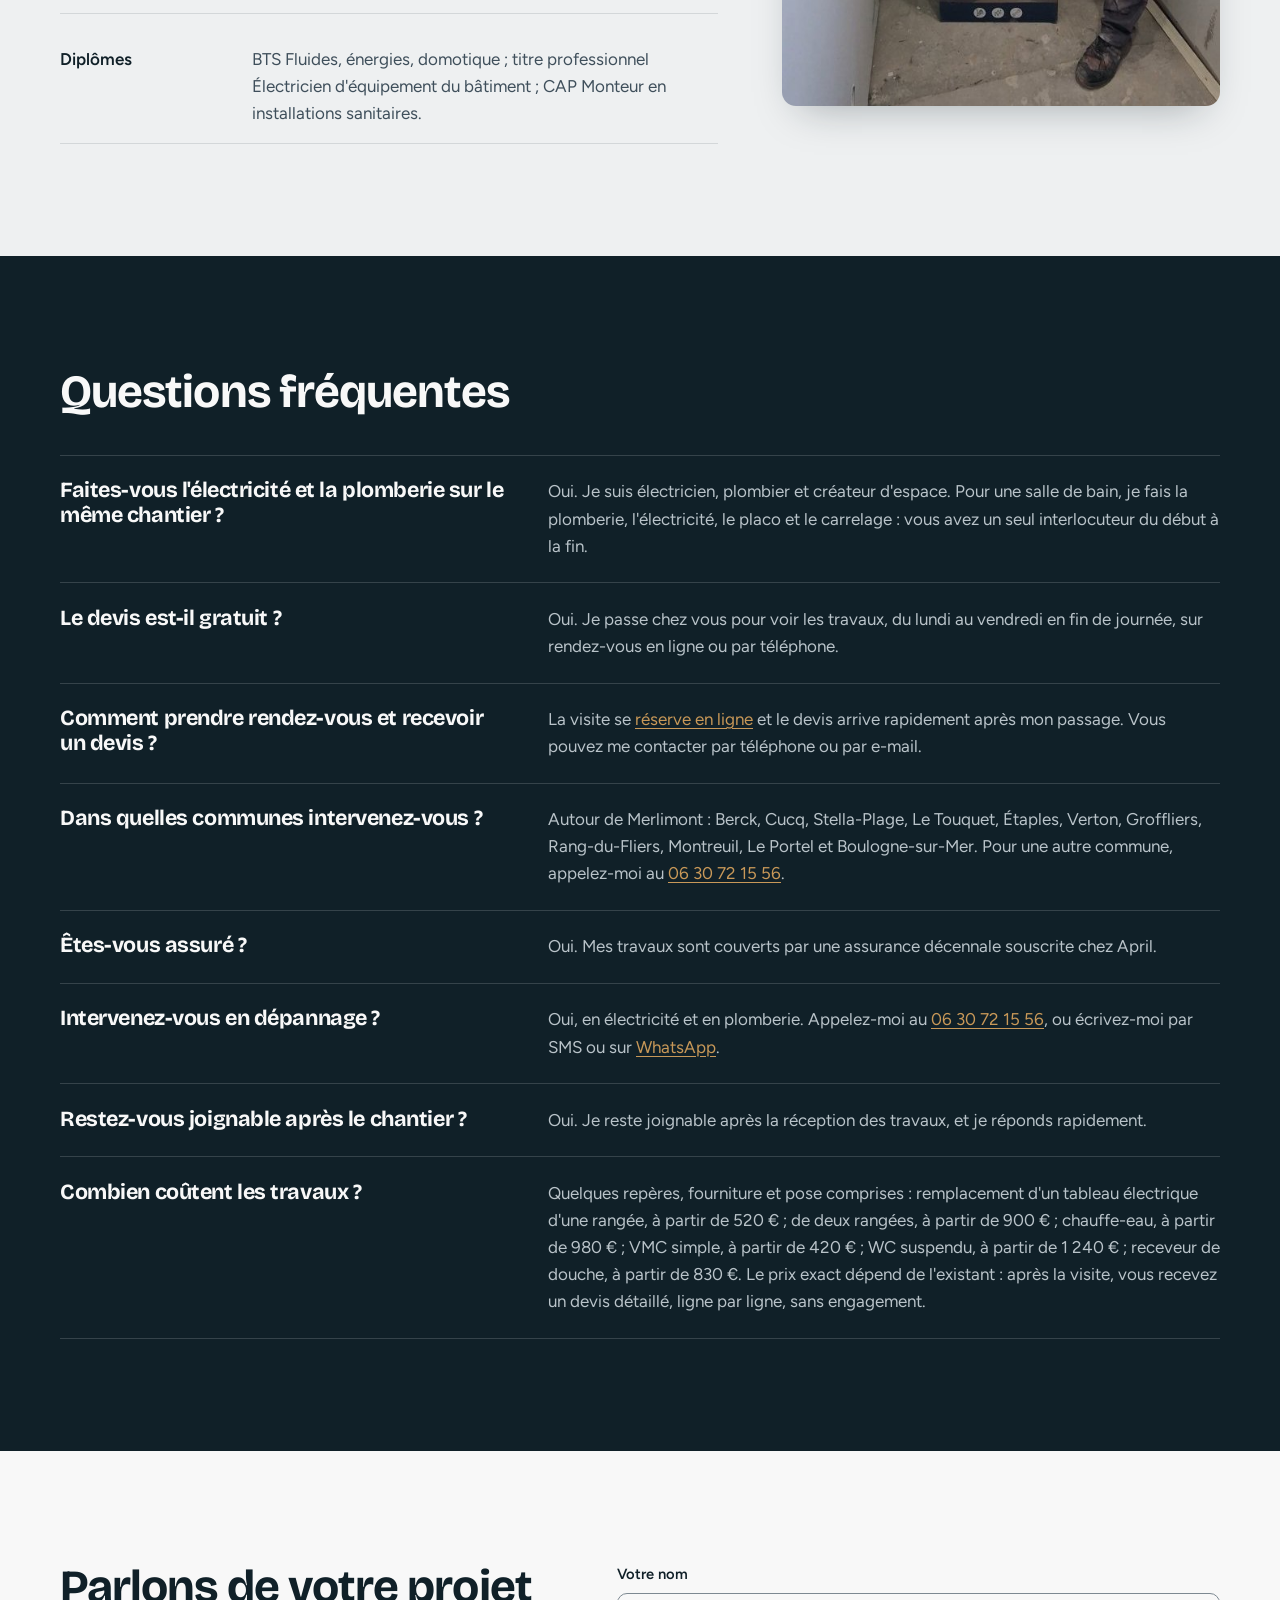
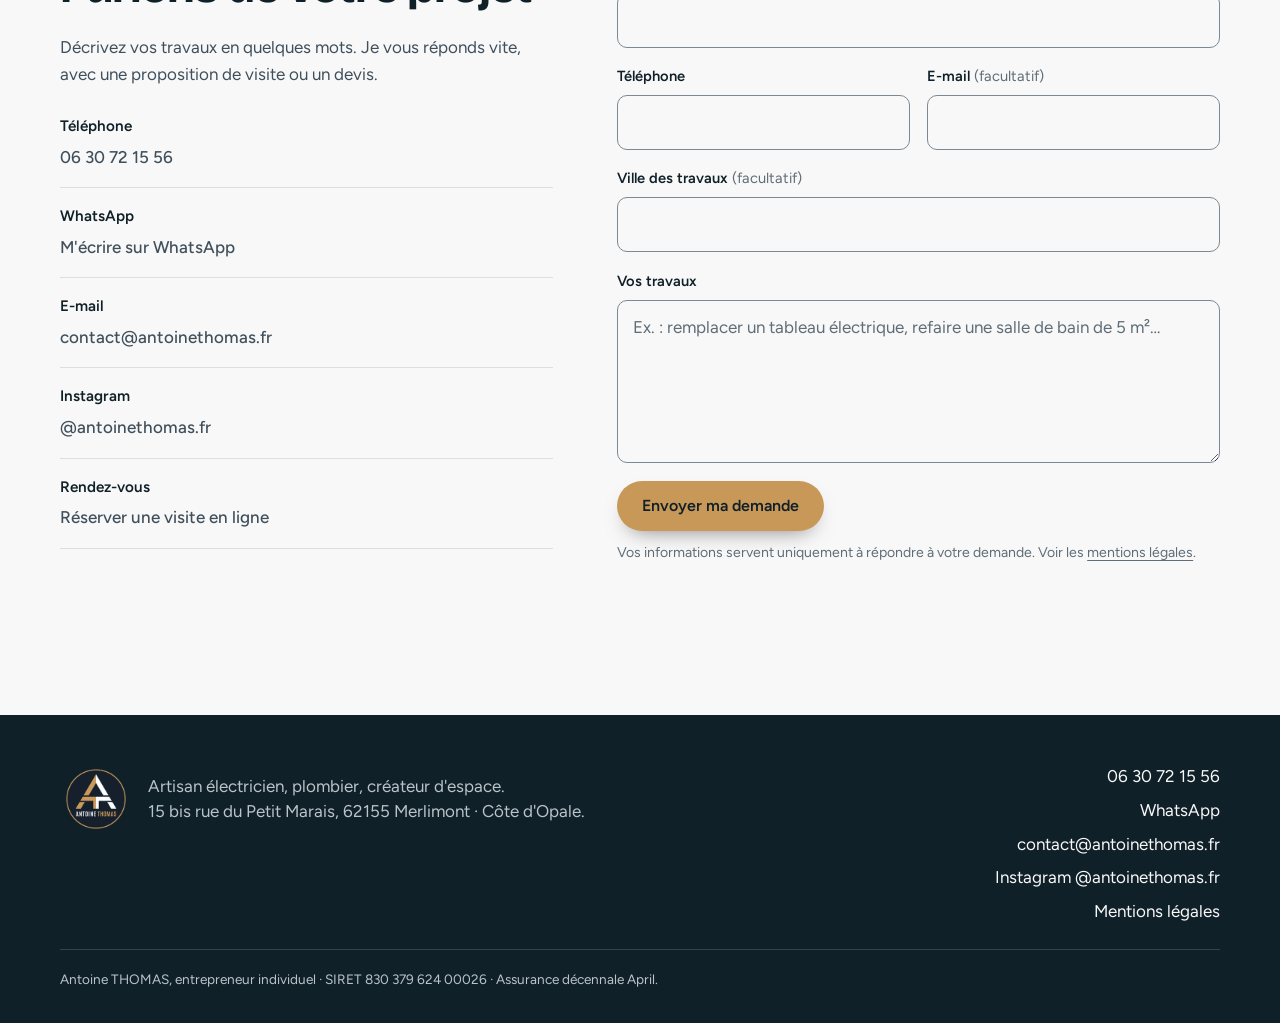
==== commit 95fc5a45: "Site : publication du 29/10/2026 (prix repères : tableau 1 rangée 520 €, 2 rangées 900 €)" ====
--- a/index.html
+++ b/index.html
@@ -401,7 +401,7 @@
           <dt>Combien coûtent les travaux ?</dt>
           <dd>
             <!-- prix-reperes:debut -->
-            <p>Quelques repères, fourniture et pose comprises : remplacement d'un tableau électrique d'une rangée, à partir de 490 € ; de deux rangées, à partir de 870 € ; chauffe-eau, à partir de 980 € ; VMC simple, à partir de 420 € ; WC suspendu, à partir de 1 240 € ; receveur de douche, à partir de 830 €. Le prix exact dépend de l'existant : après la visite, vous recevez un devis détaillé, ligne par ligne, sans engagement.</p>
+            <p>Quelques repères, fourniture et pose comprises : remplacement d'un tableau électrique d'une rangée, à partir de 520 € ; de deux rangées, à partir de 900 € ; chauffe-eau, à partir de 980 € ; VMC simple, à partir de 420 € ; WC suspendu, à partir de 1 240 € ; receveur de douche, à partir de 830 €. Le prix exact dépend de l'existant : après la visite, vous recevez un devis détaillé, ligne par ligne, sans engagement.</p>
             <!-- prix-reperes:fin -->
           </dd>
         </div>
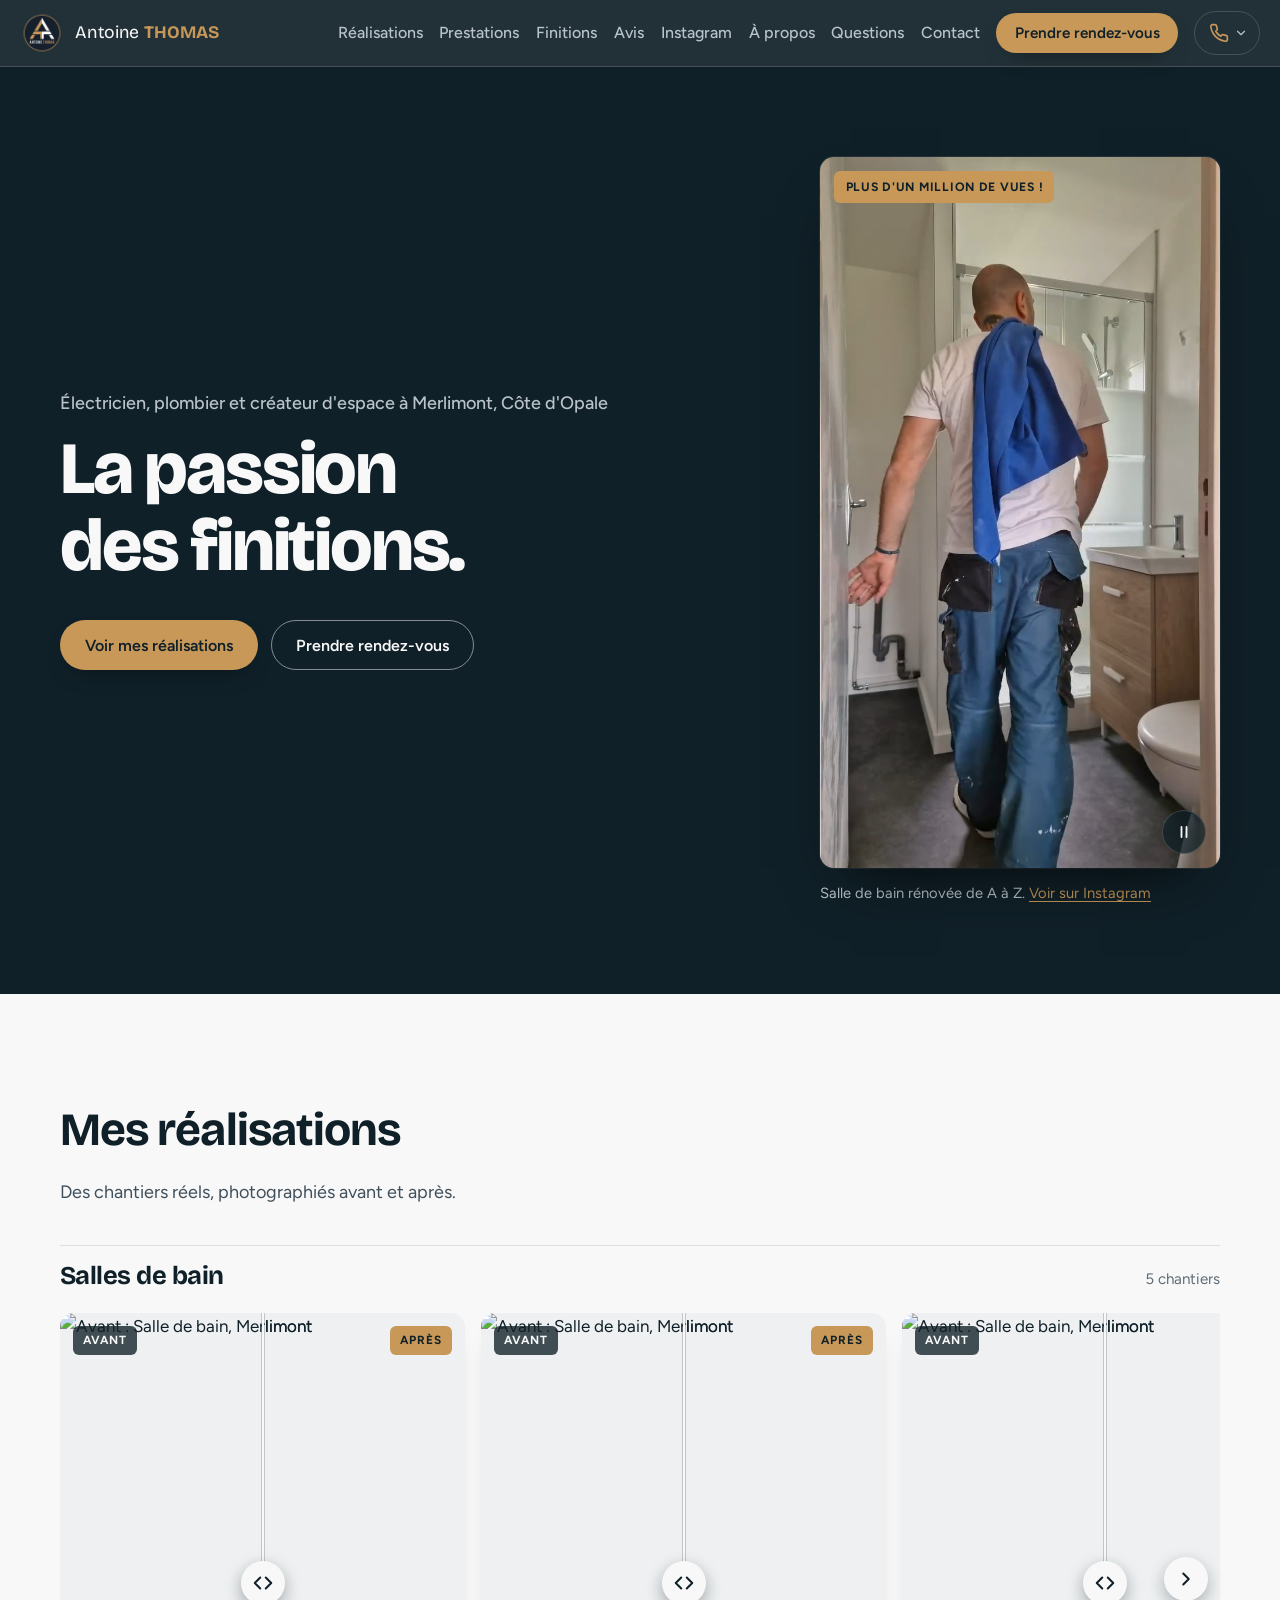
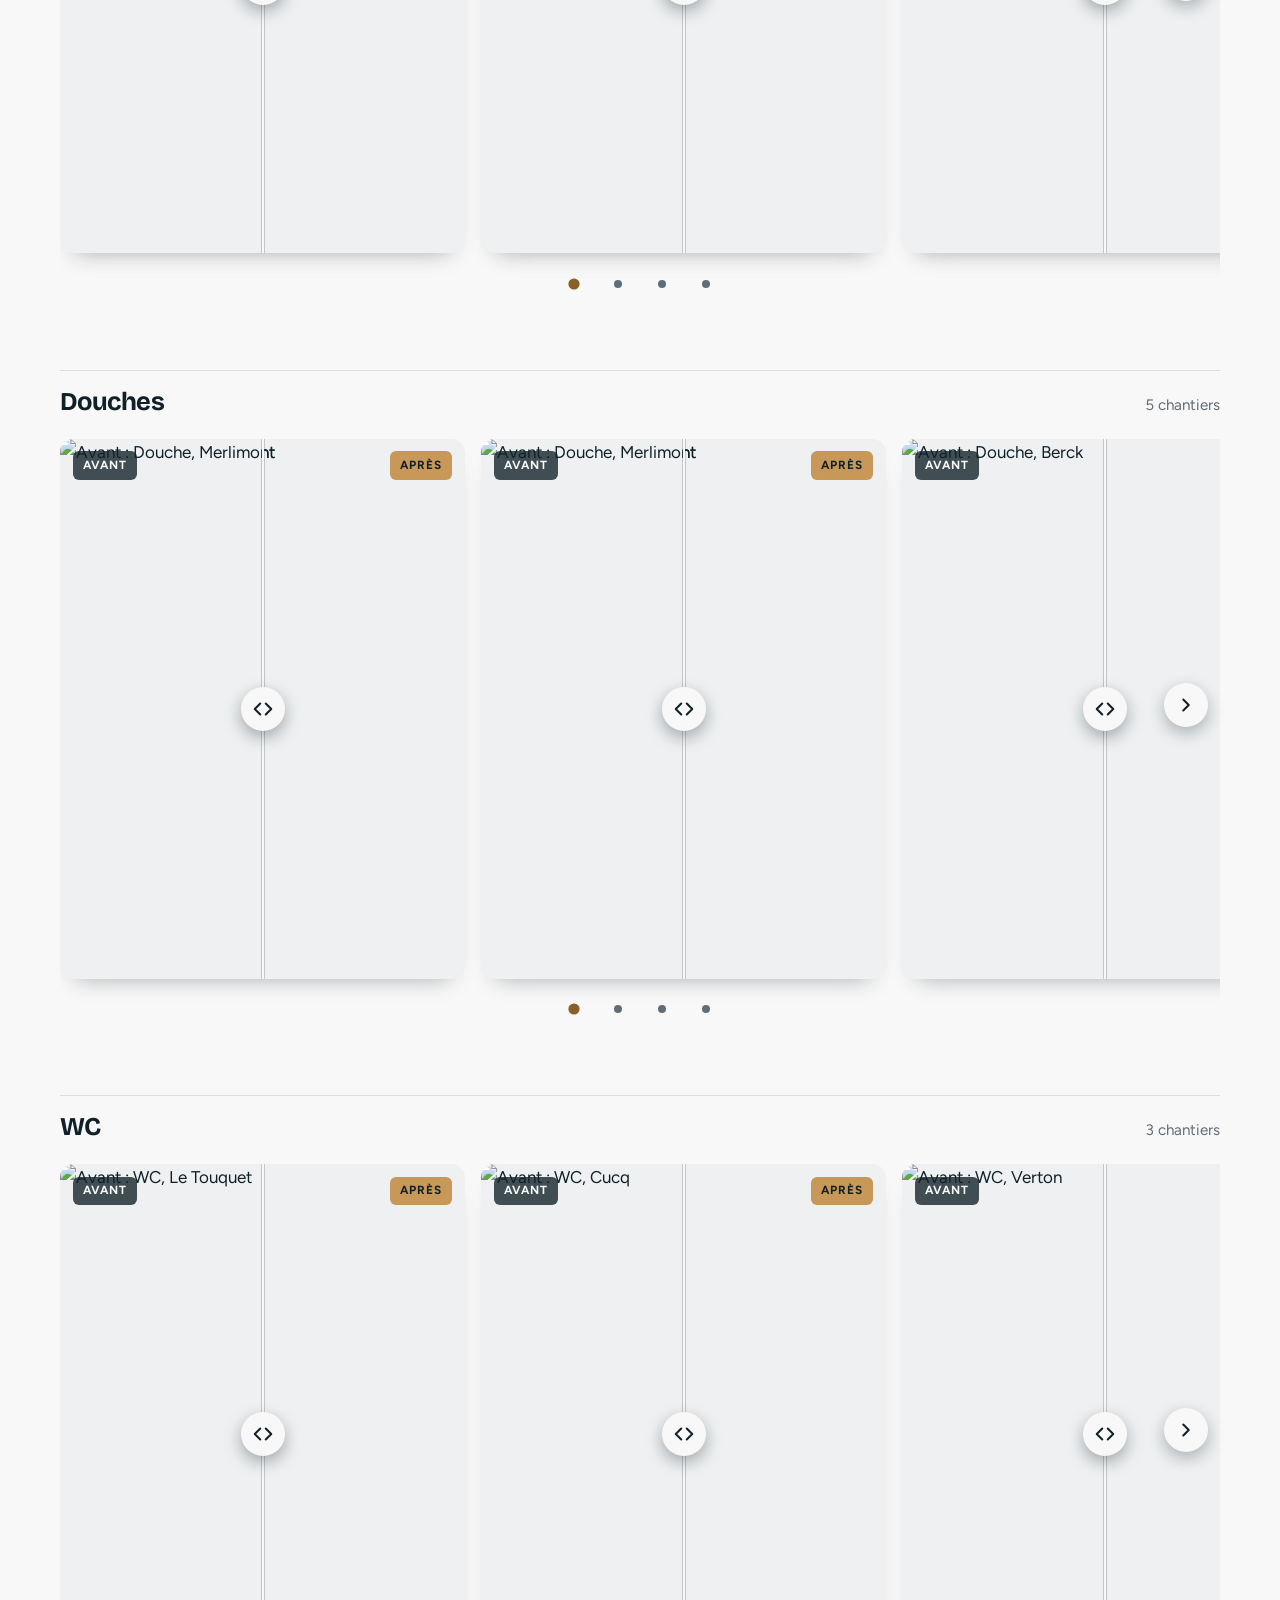
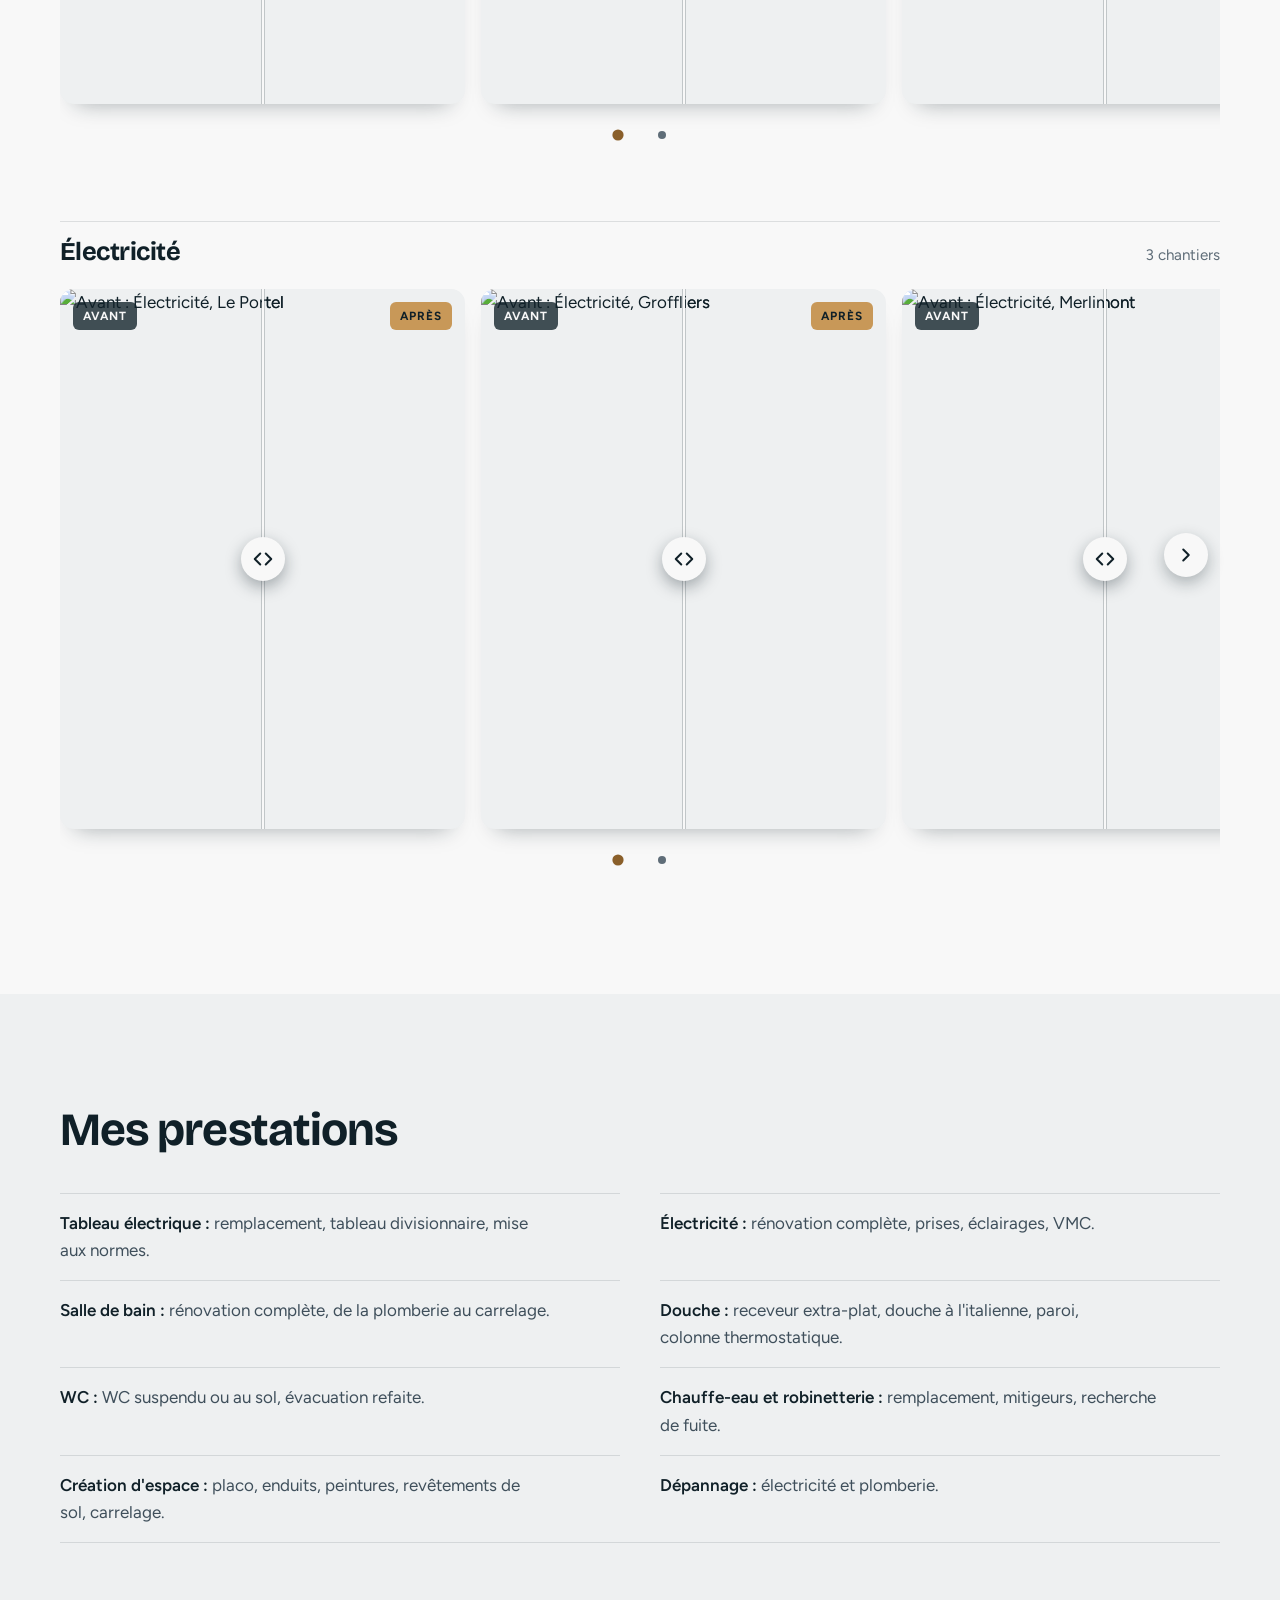
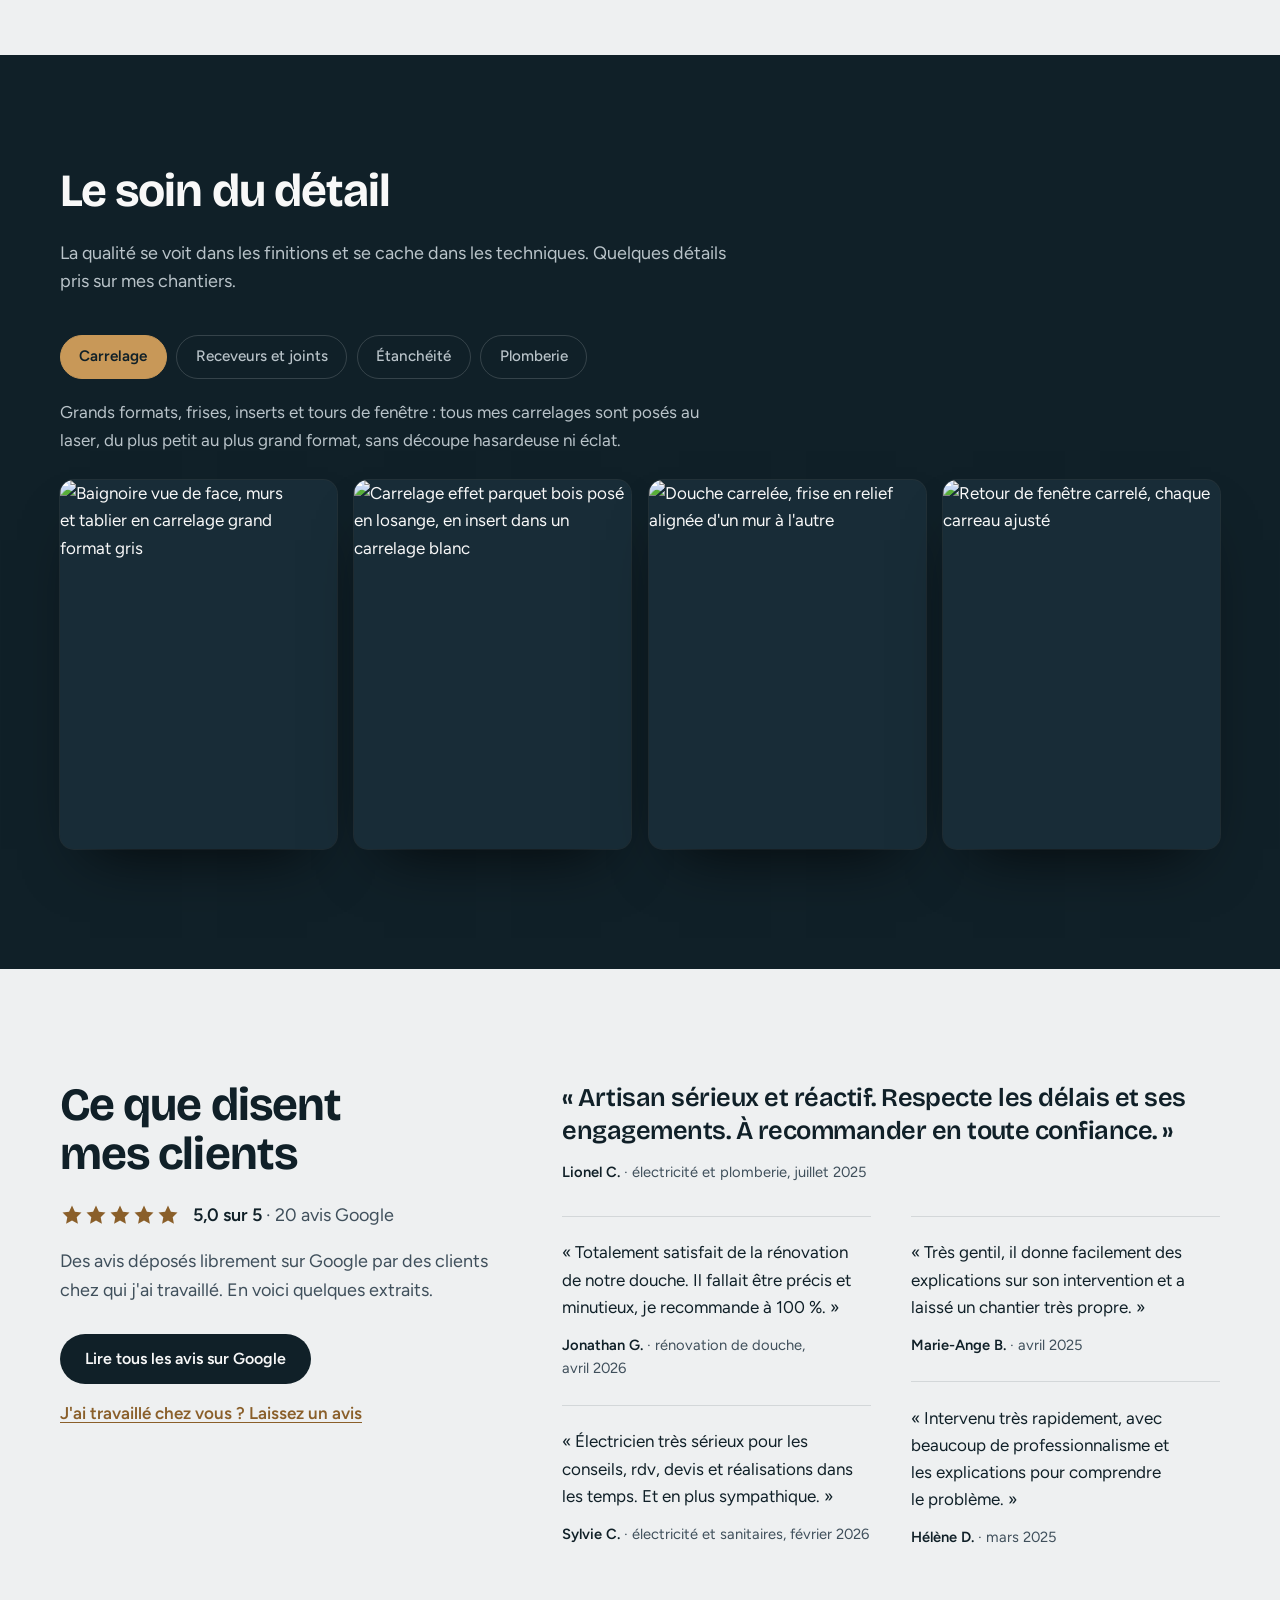
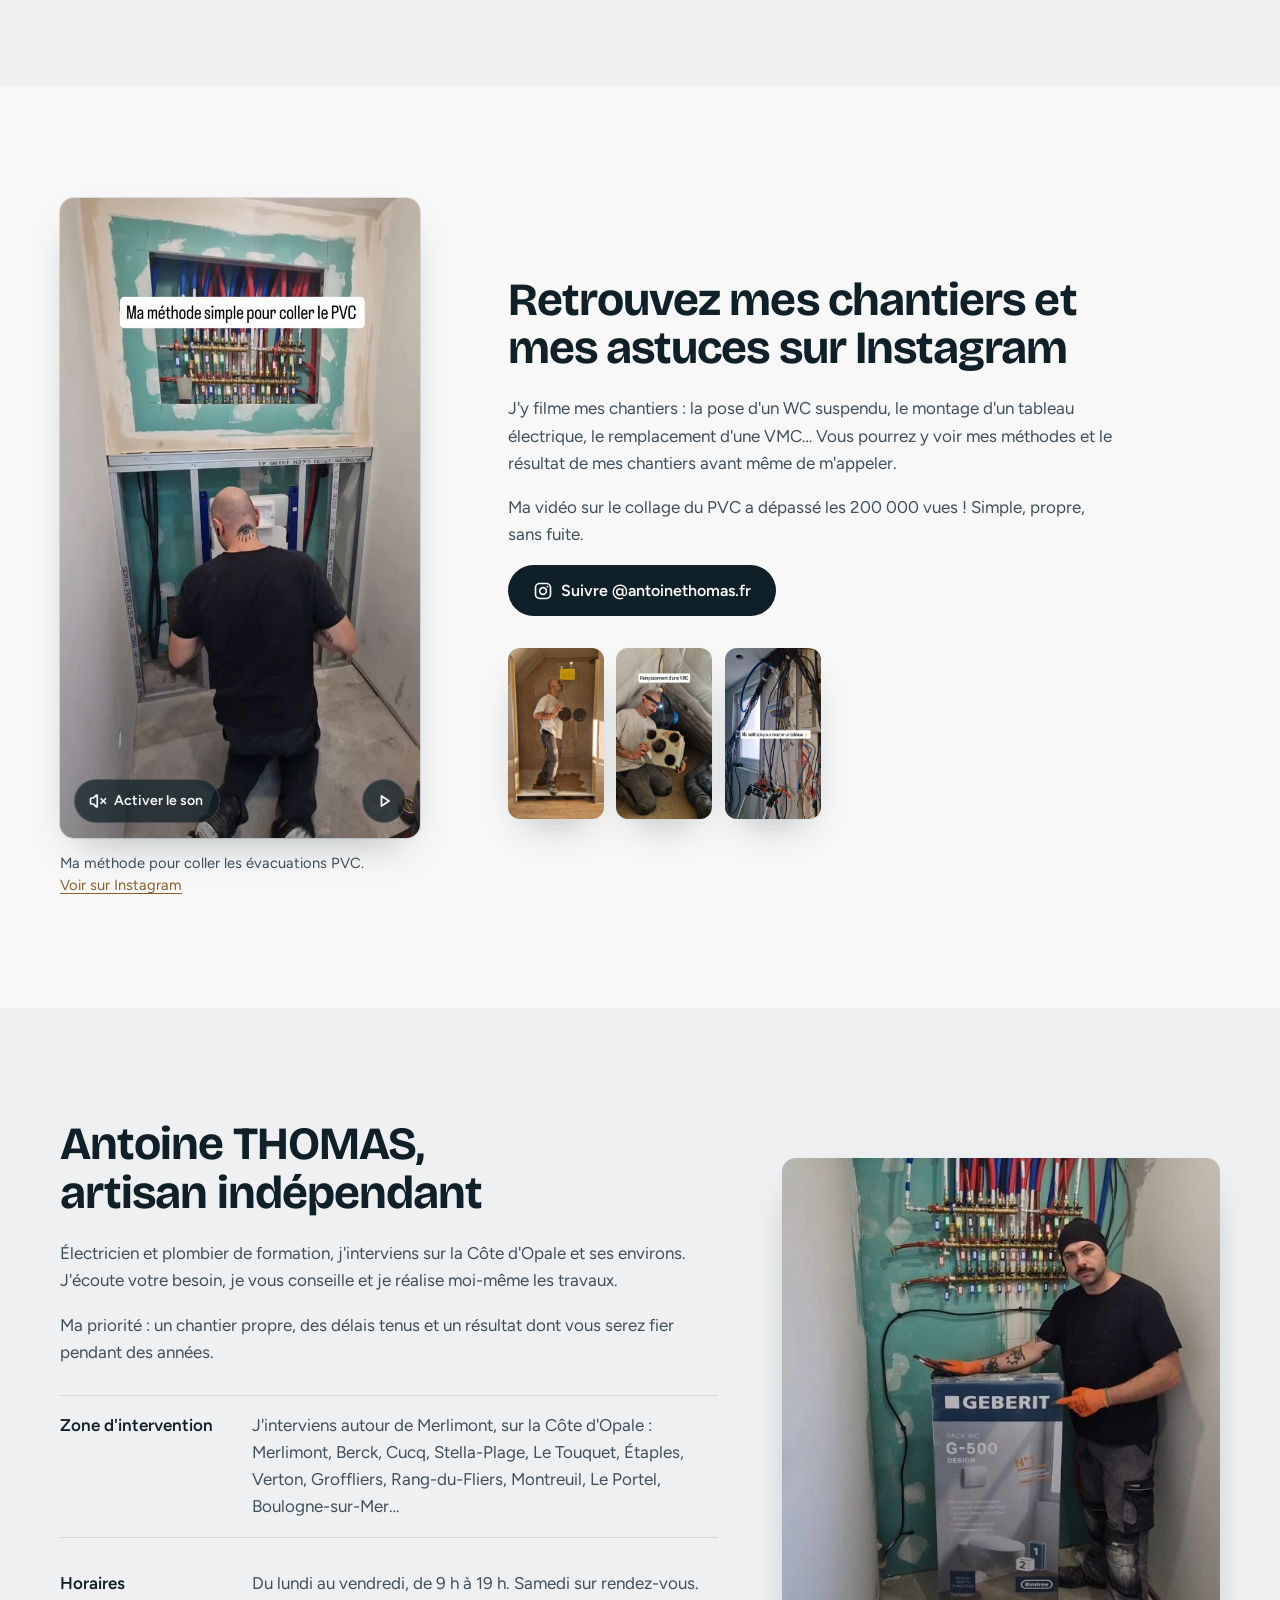
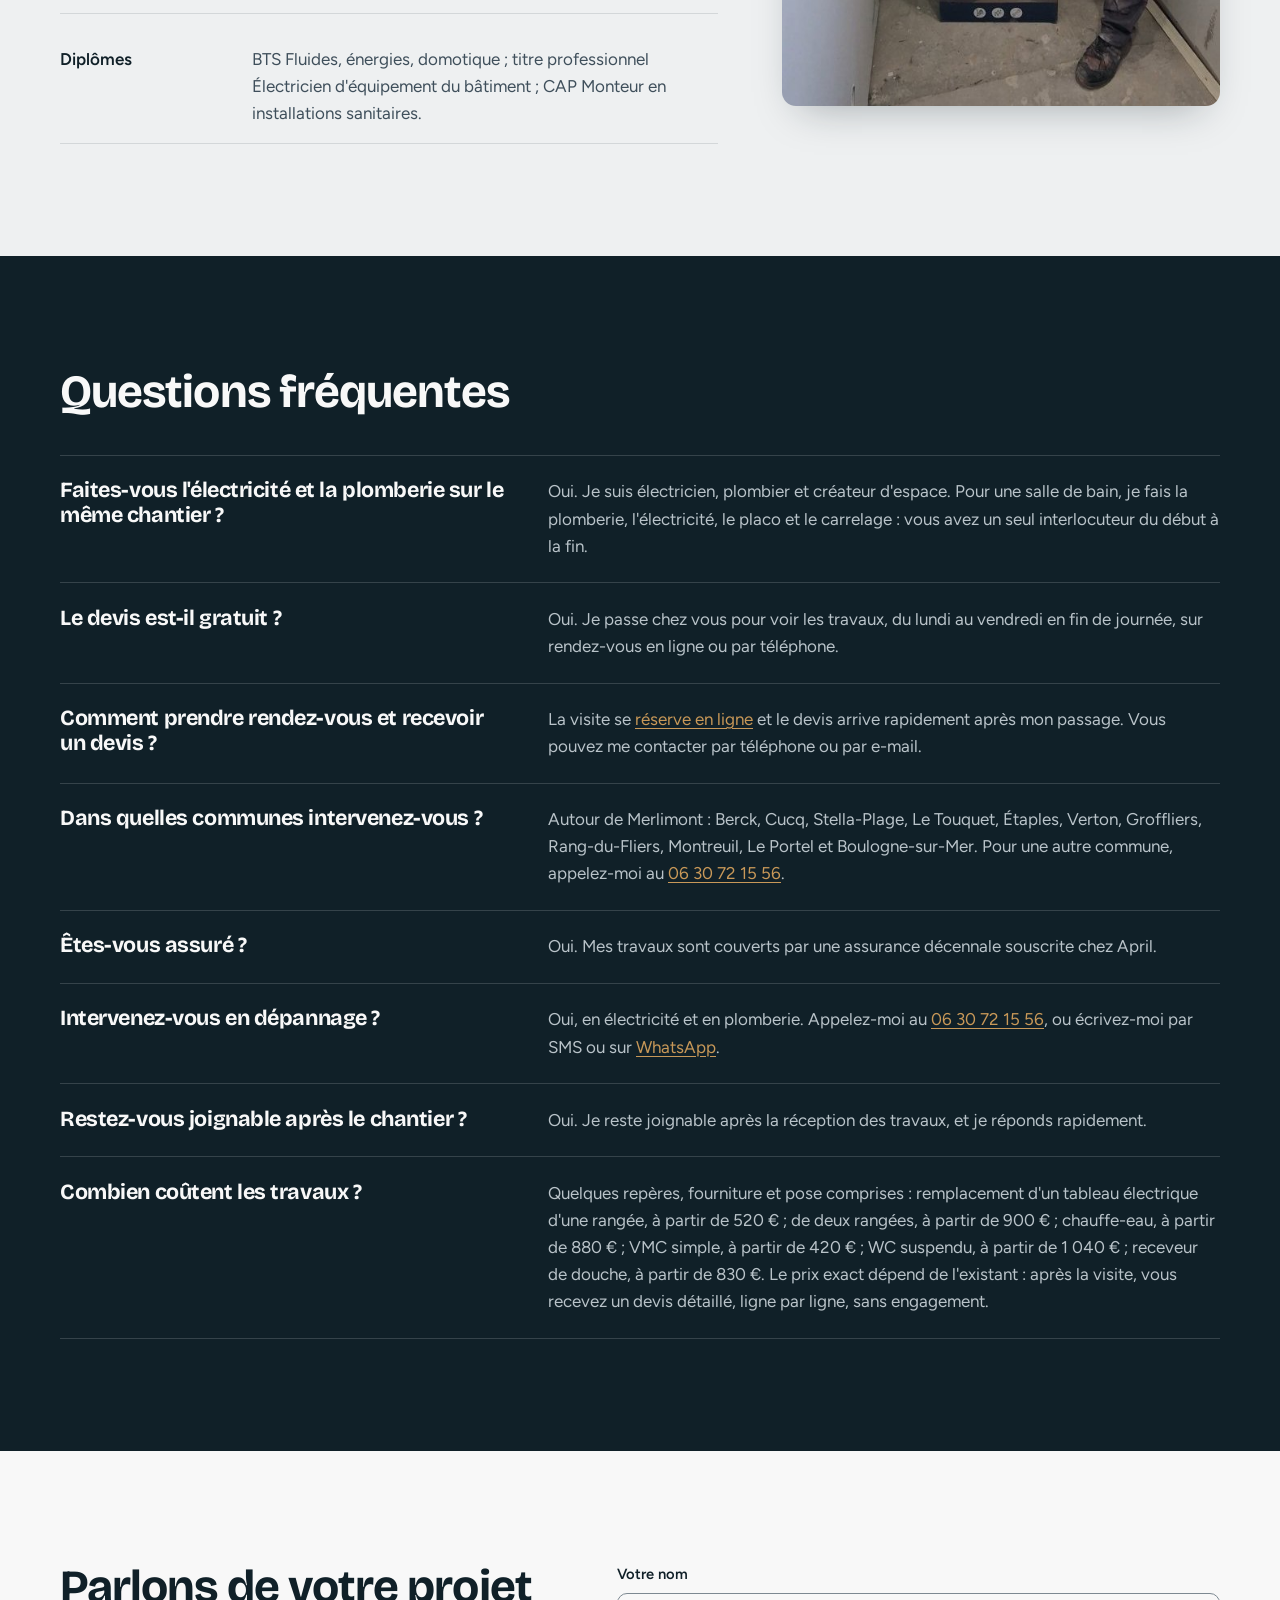
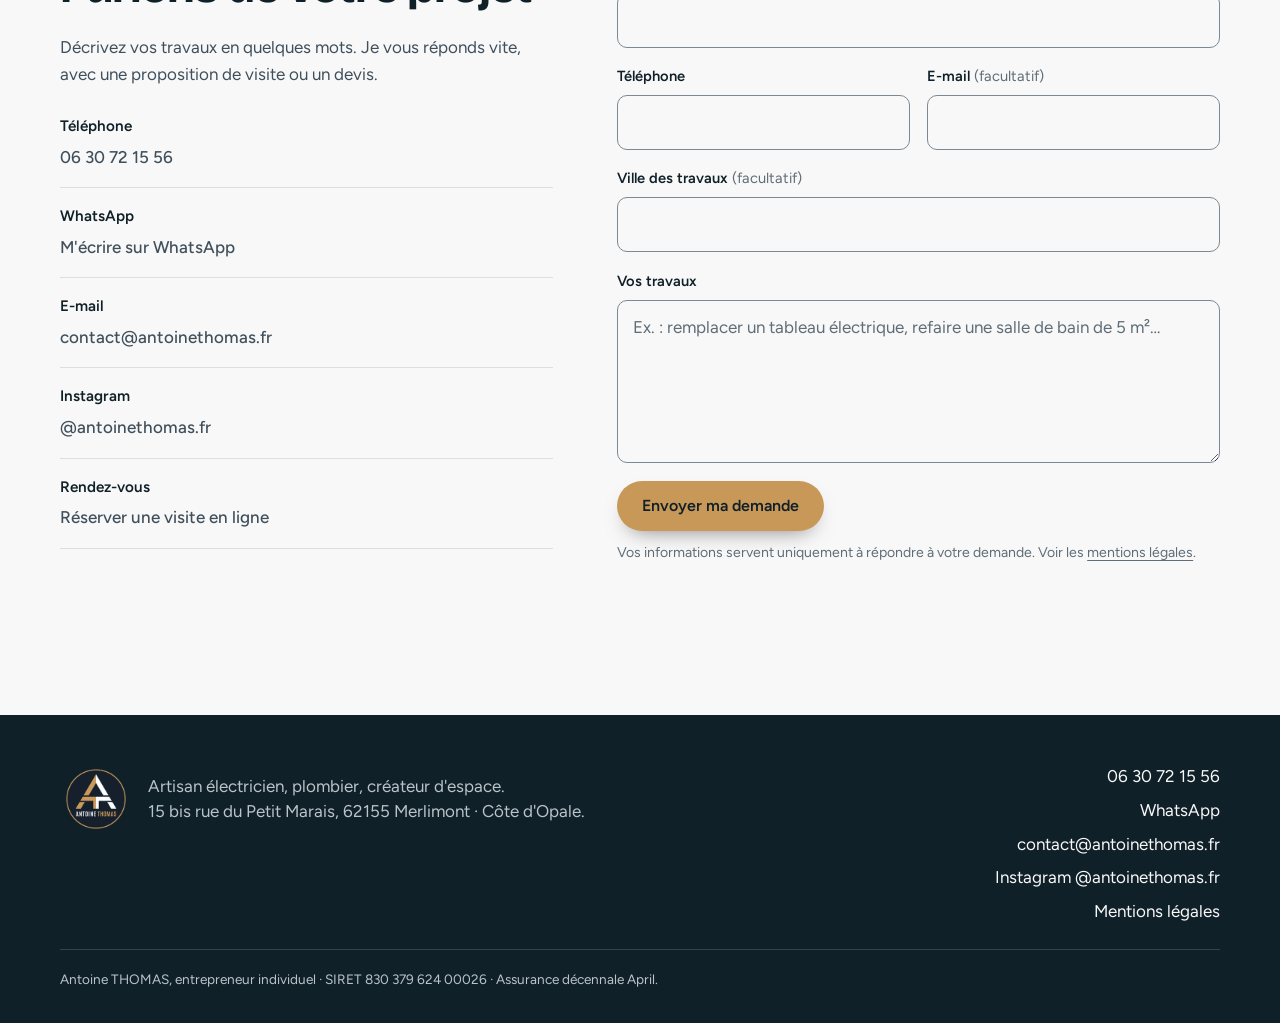
==== commit 889b9274: "Site : publication du 31/10/2026, prix repères chauffe-eau et WC suspendu" ====
--- a/index.html
+++ b/index.html
@@ -401,7 +401,7 @@
           <dt>Combien coûtent les travaux ?</dt>
           <dd>
             <!-- prix-reperes:debut -->
-            <p>Quelques repères, fourniture et pose comprises : remplacement d'un tableau électrique d'une rangée, à partir de 520 € ; de deux rangées, à partir de 900 € ; chauffe-eau, à partir de 980 € ; VMC simple, à partir de 420 € ; WC suspendu, à partir de 1 240 € ; receveur de douche, à partir de 830 €. Le prix exact dépend de l'existant : après la visite, vous recevez un devis détaillé, ligne par ligne, sans engagement.</p>
+            <p>Quelques repères, fourniture et pose comprises : remplacement d'un tableau électrique d'une rangée, à partir de 520 € ; de deux rangées, à partir de 900 € ; chauffe-eau, à partir de 880 € ; VMC simple, à partir de 420 € ; WC suspendu, à partir de 1 040 € ; receveur de douche, à partir de 830 €. Le prix exact dépend de l'existant : après la visite, vous recevez un devis détaillé, ligne par ligne, sans engagement.</p>
             <!-- prix-reperes:fin -->
           </dd>
         </div>
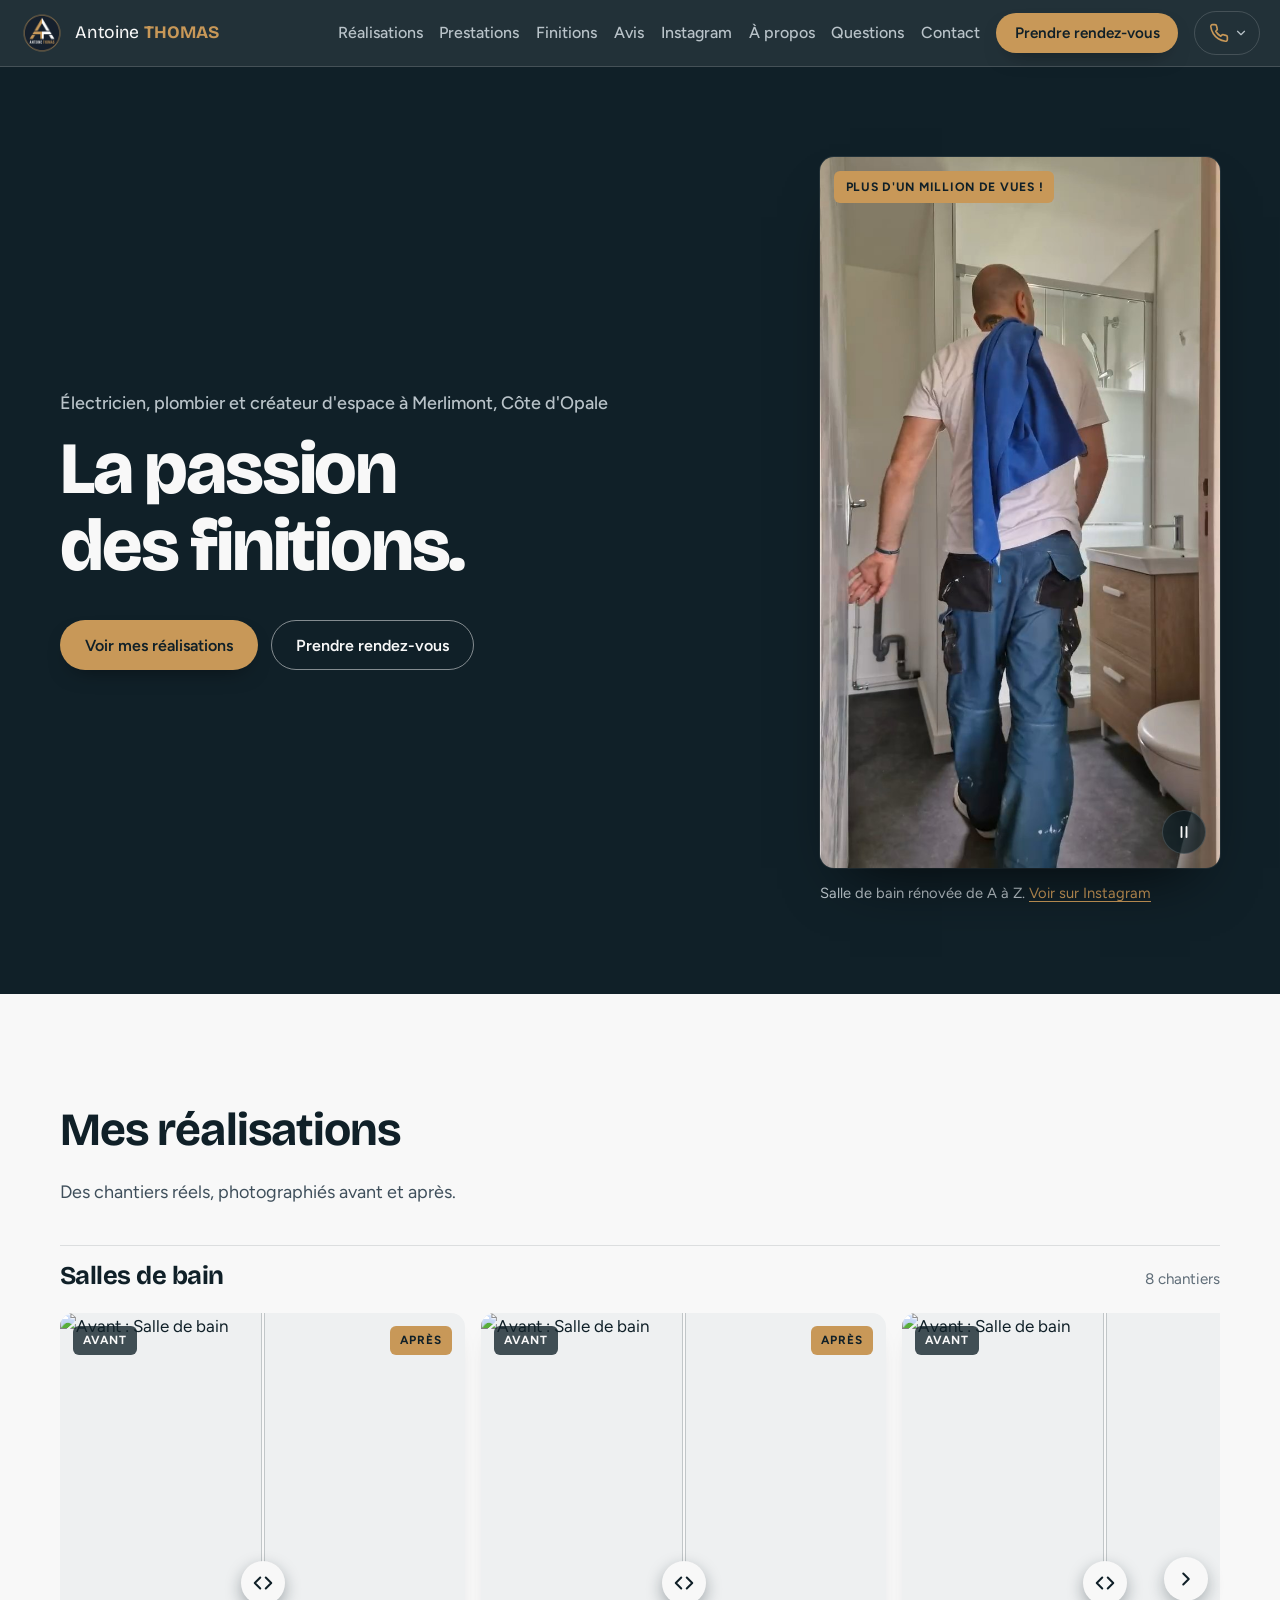
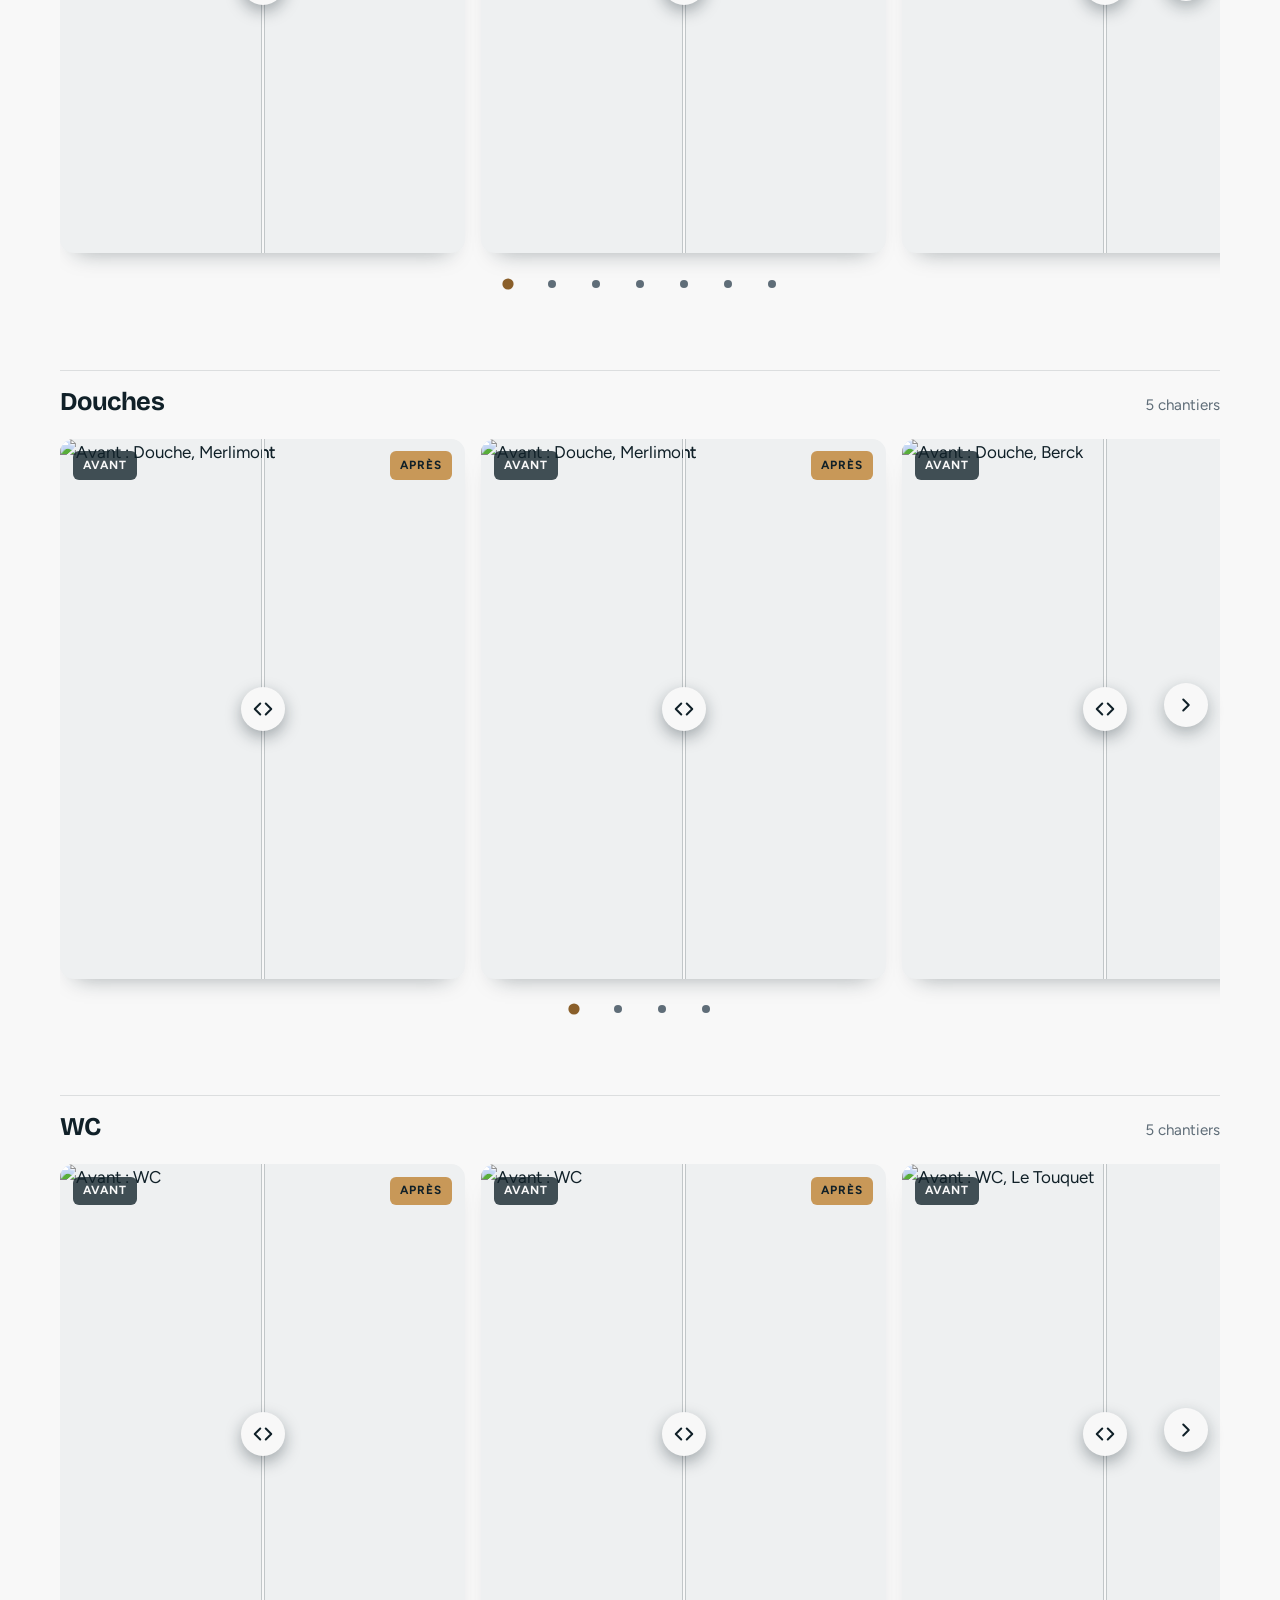
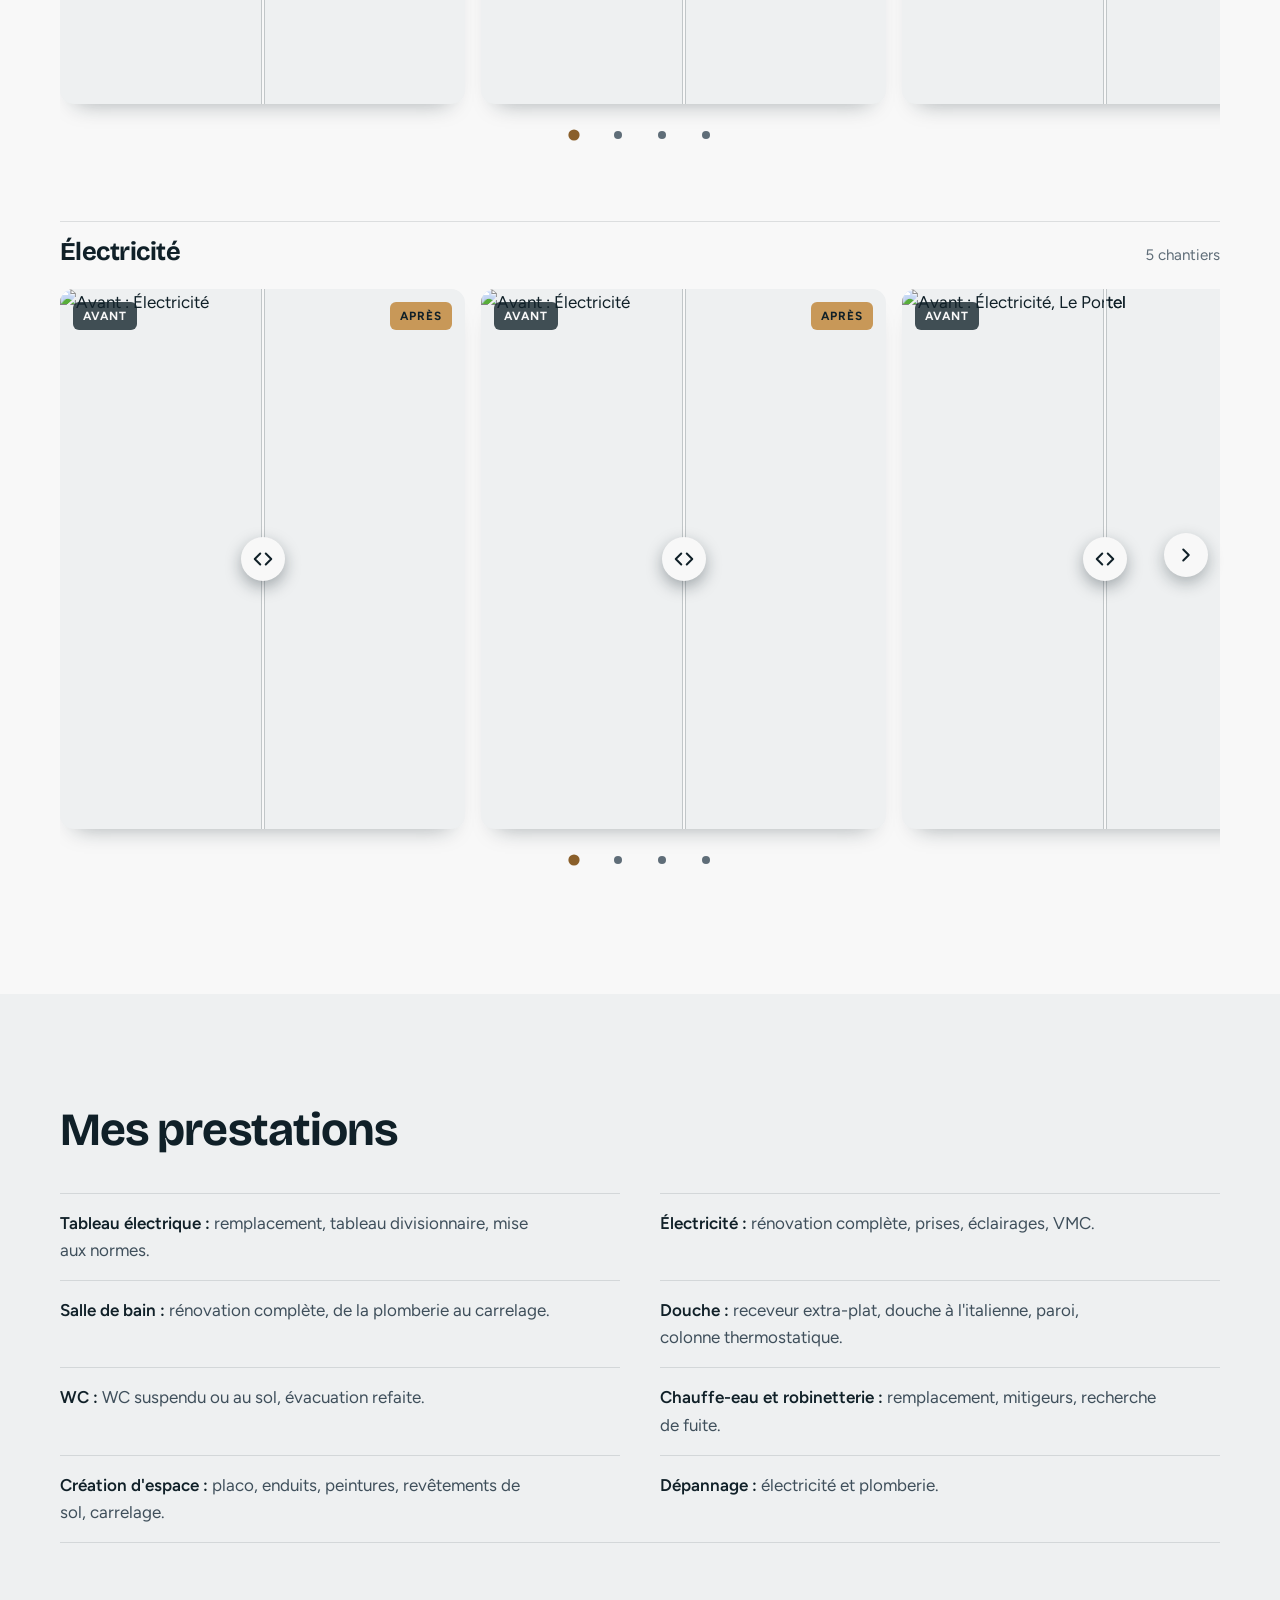
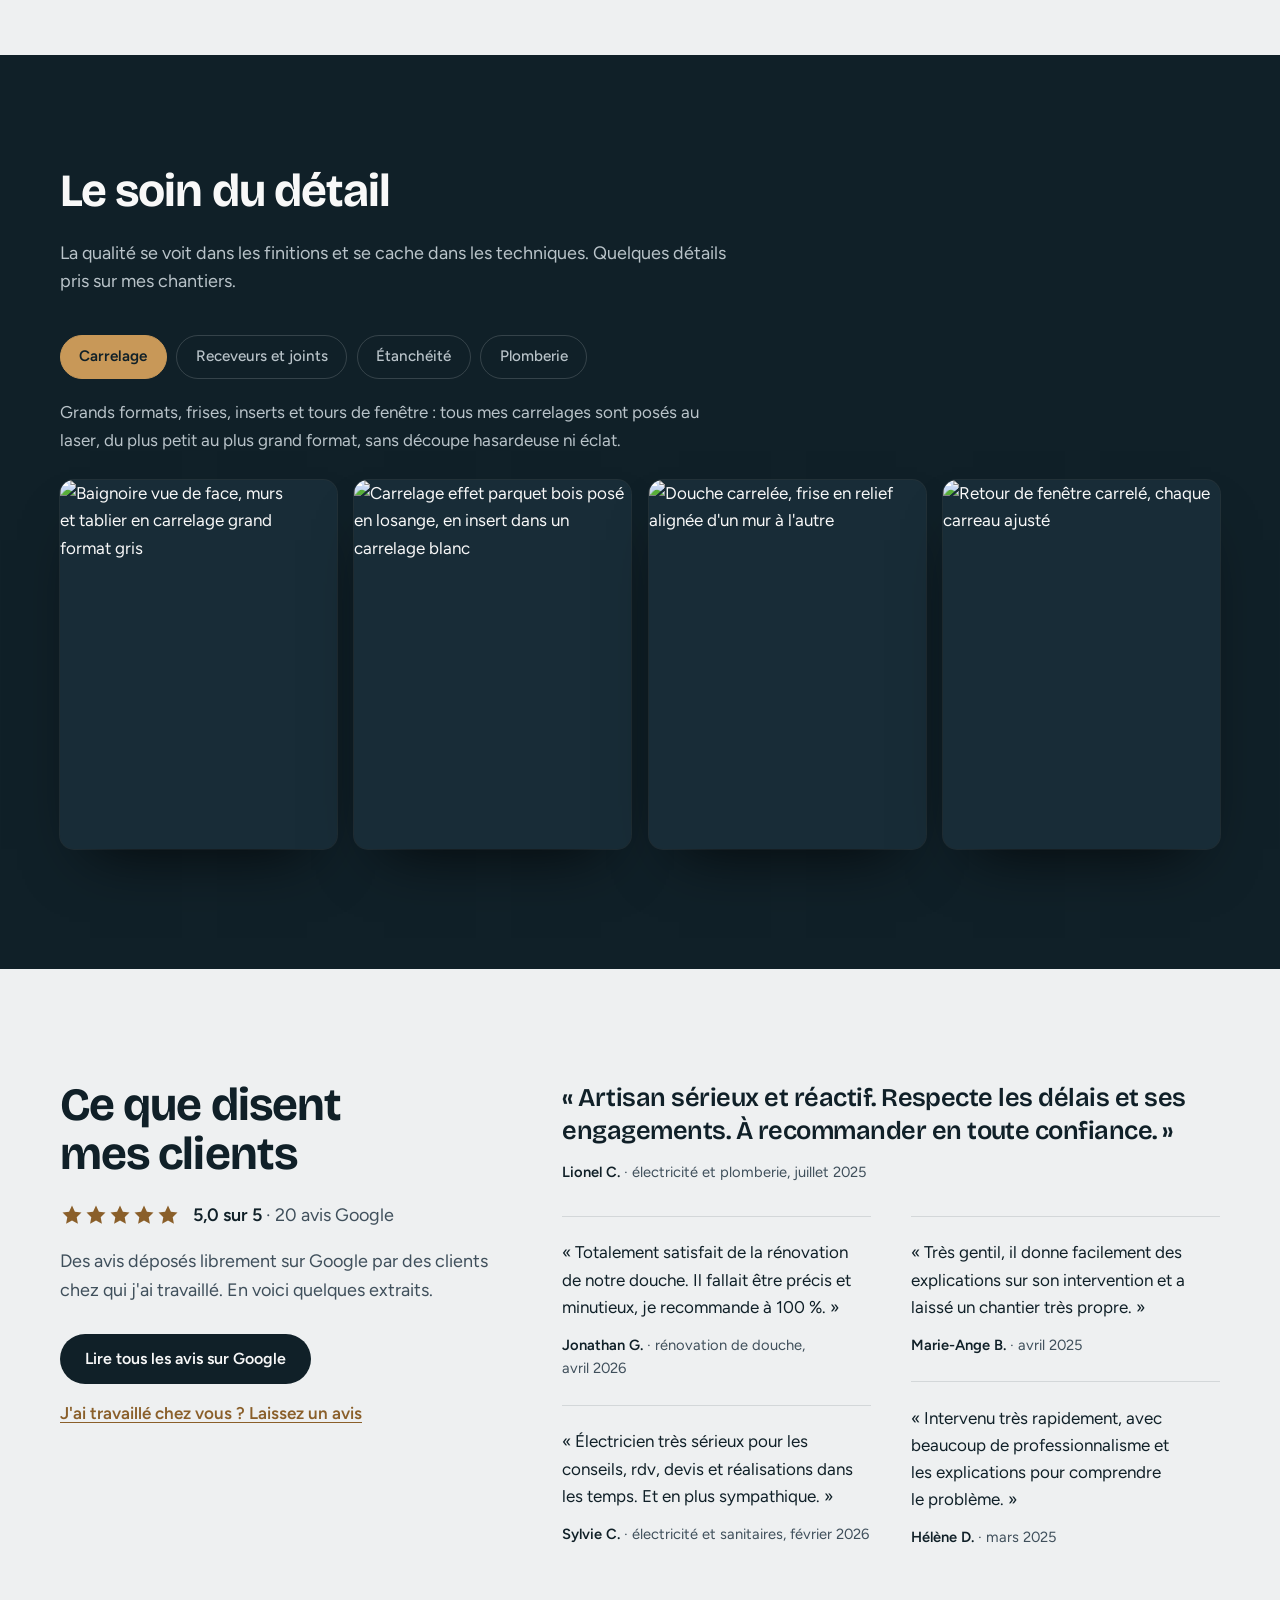
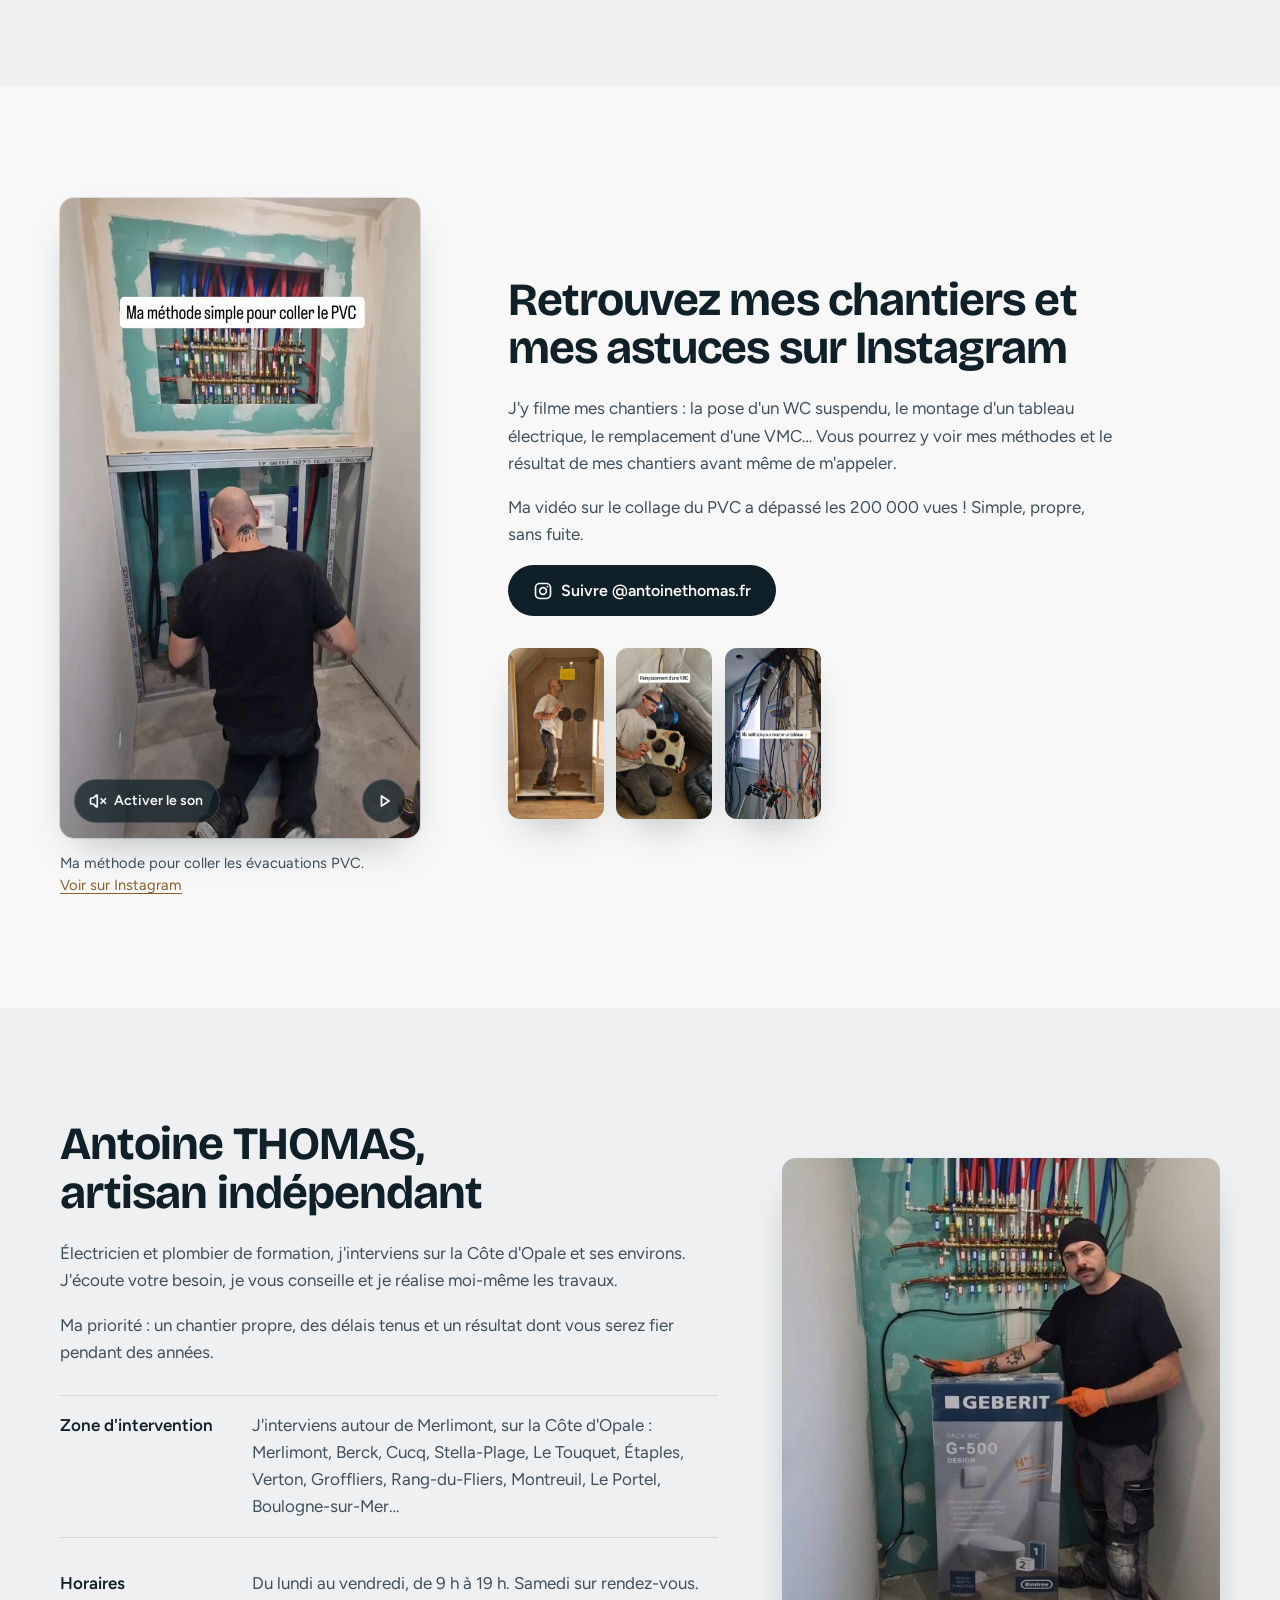
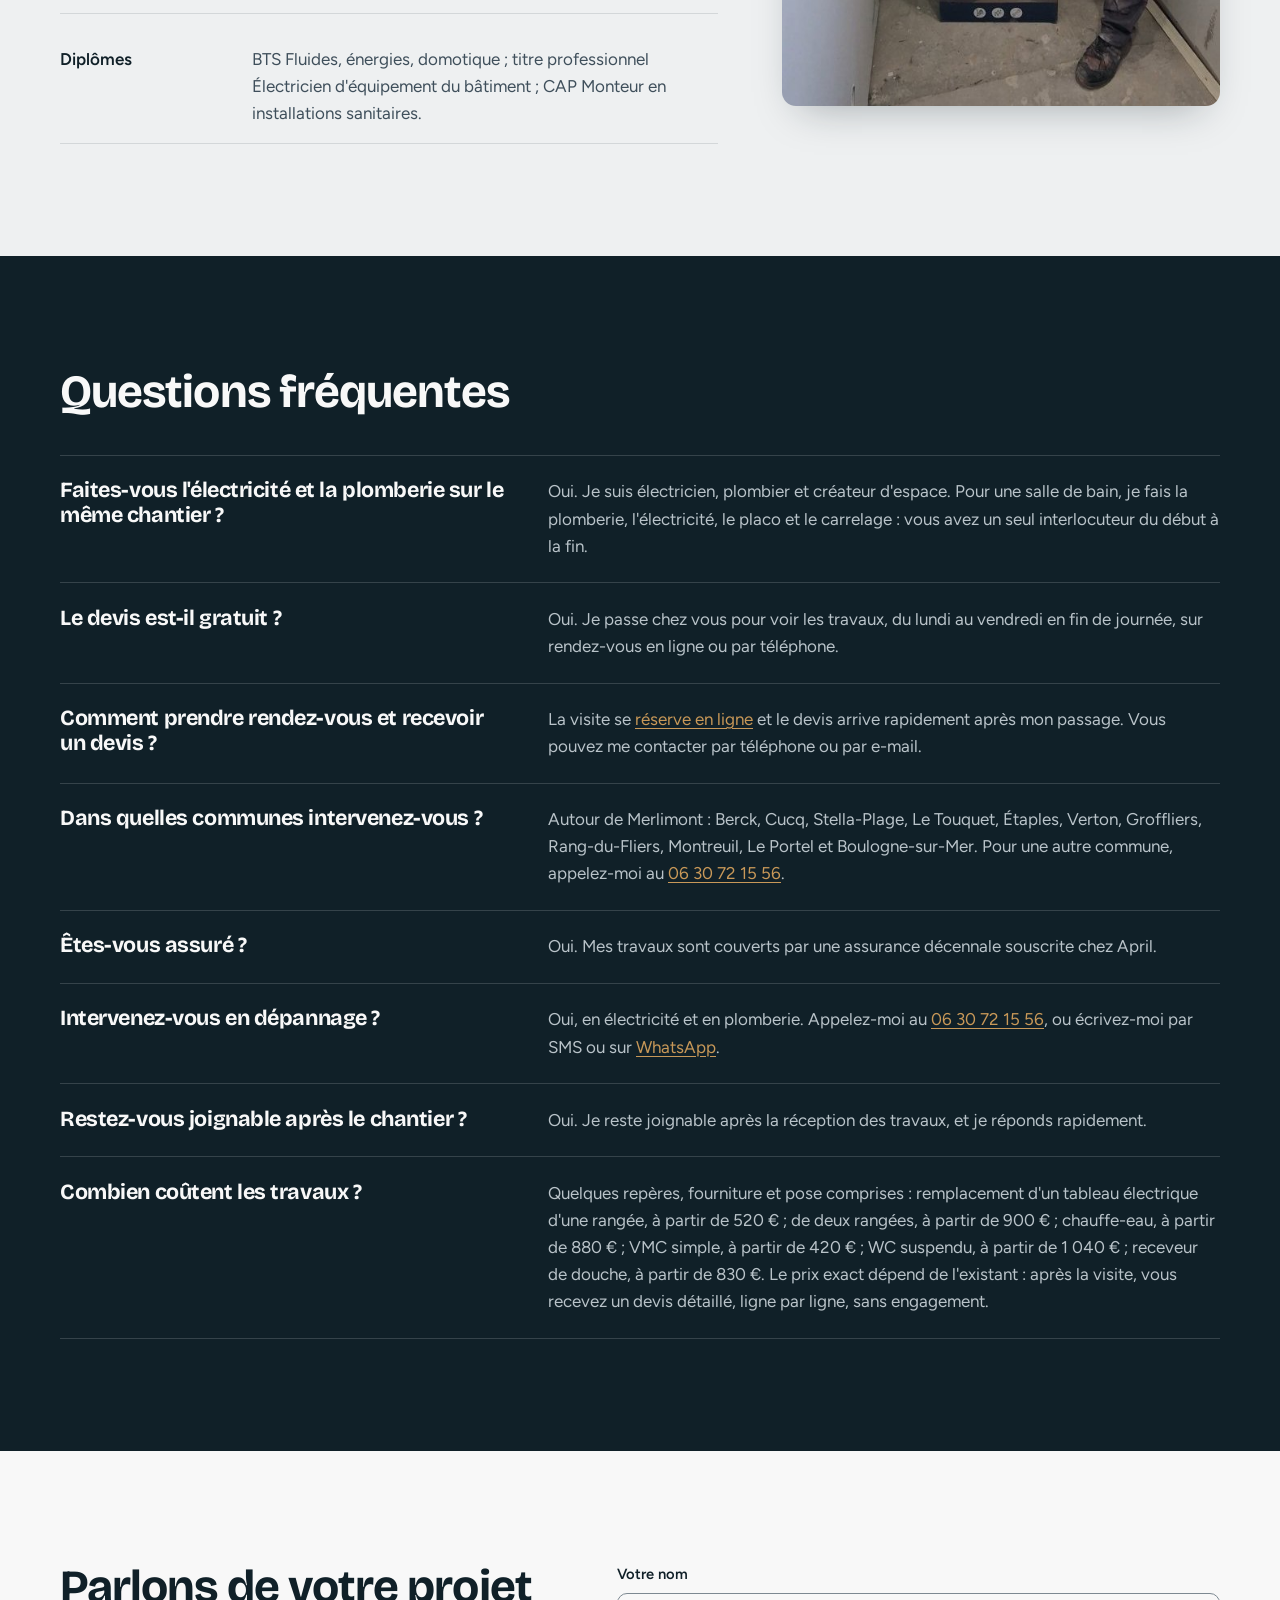
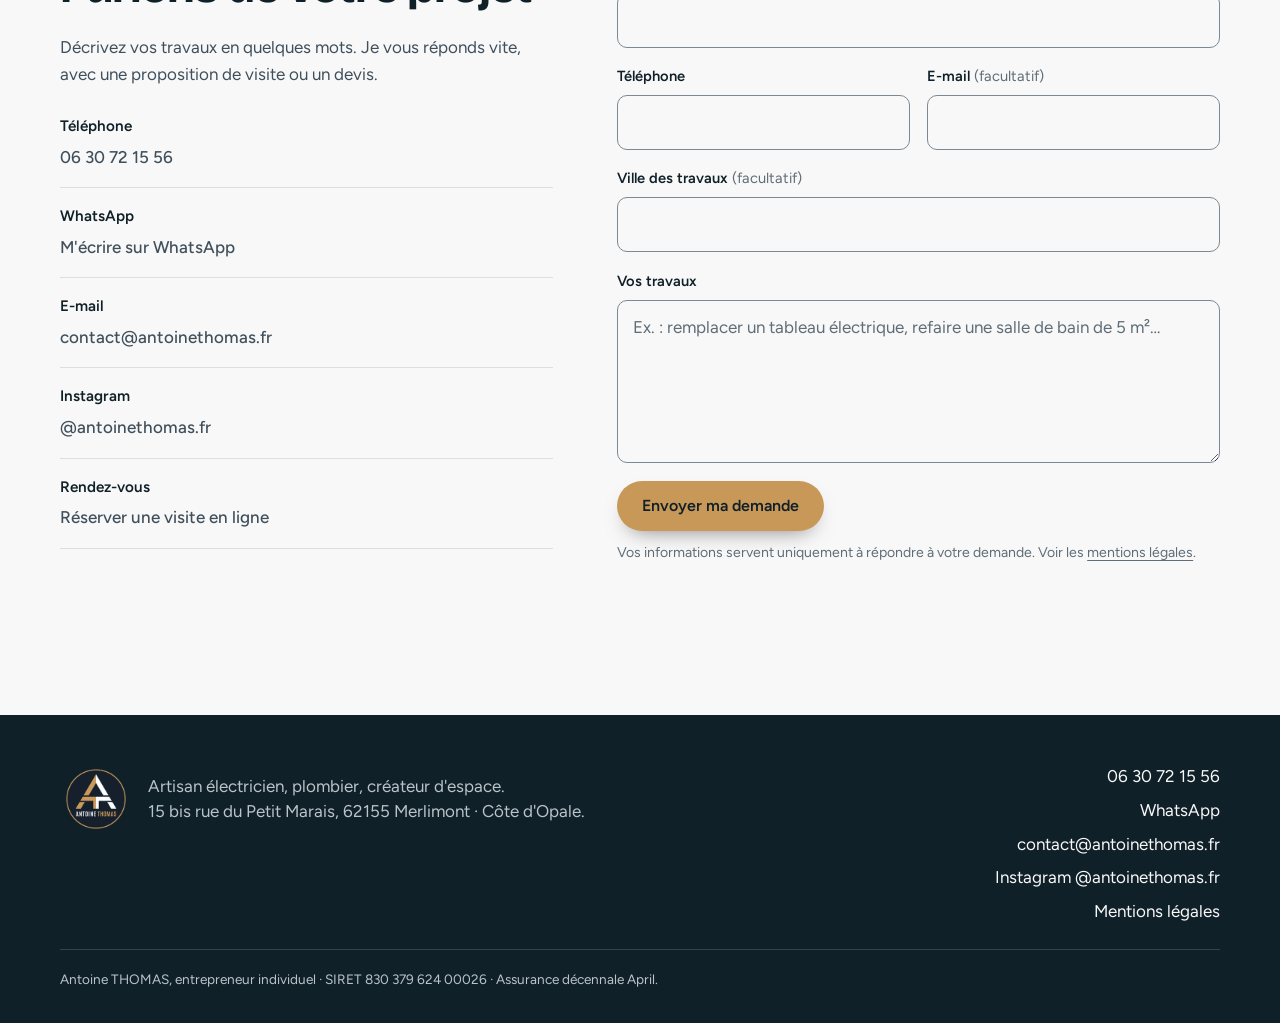
==== commit d43cdde6: "Site : publication du 08/11/2026 (7 chantiers de l'ancien site dans la galerie)" ====
--- a/index.html
+++ b/index.html
@@ -188,14 +188,15 @@
       </div>
       <div class="portfolio" id="portfolio">
         <p class="portfolio-empty portfolio-loading" role="status">Chargement des réalisations…</p>
-        <!-- realisations-statiques:debut (généré depuis portfolio.json le 2026-10-07 : texte lisible sans JavaScript, remplacé par les carrousels de app.js) -->
+        <!-- realisations-statiques:debut (généré depuis portfolio.json le 2026-11-08 : texte lisible sans JavaScript, remplacé par les carrousels de app.js) -->
         <div class="portfolio-static">
           <section class="group" aria-labelledby="groupe-texte-0">
             <div class="group-head">
               <h3 id="groupe-texte-0">Salles de bain</h3>
-              <p class="group-count">5 chantiers</p>
+              <p class="group-count">8 chantiers</p>
             </div>
             <ul class="portfolio-list">
+              <li>Salle de bain (3 chantiers)</li>
               <li>Salle de bain, Merlimont (3 chantiers)</li>
               <li>Salle de bain, Le Touquet</li>
               <li>Salle de bain, Stella-Plage</li>
@@ -216,9 +217,10 @@
           <section class="group" aria-labelledby="groupe-texte-2">
             <div class="group-head">
               <h3 id="groupe-texte-2">WC</h3>
-              <p class="group-count">3 chantiers</p>
+              <p class="group-count">5 chantiers</p>
             </div>
             <ul class="portfolio-list">
+              <li>WC (2 chantiers)</li>
               <li>WC, Le Touquet</li>
               <li>WC, Cucq</li>
               <li>WC, Verton</li>
@@ -227,9 +229,10 @@
           <section class="group" aria-labelledby="groupe-texte-3">
             <div class="group-head">
               <h3 id="groupe-texte-3">Électricité</h3>
-              <p class="group-count">3 chantiers</p>
+              <p class="group-count">5 chantiers</p>
             </div>
             <ul class="portfolio-list">
+              <li>Électricité (2 chantiers)</li>
               <li>Électricité, Le Portel</li>
               <li>Électricité, Groffliers</li>
               <li>Électricité, Merlimont</li>
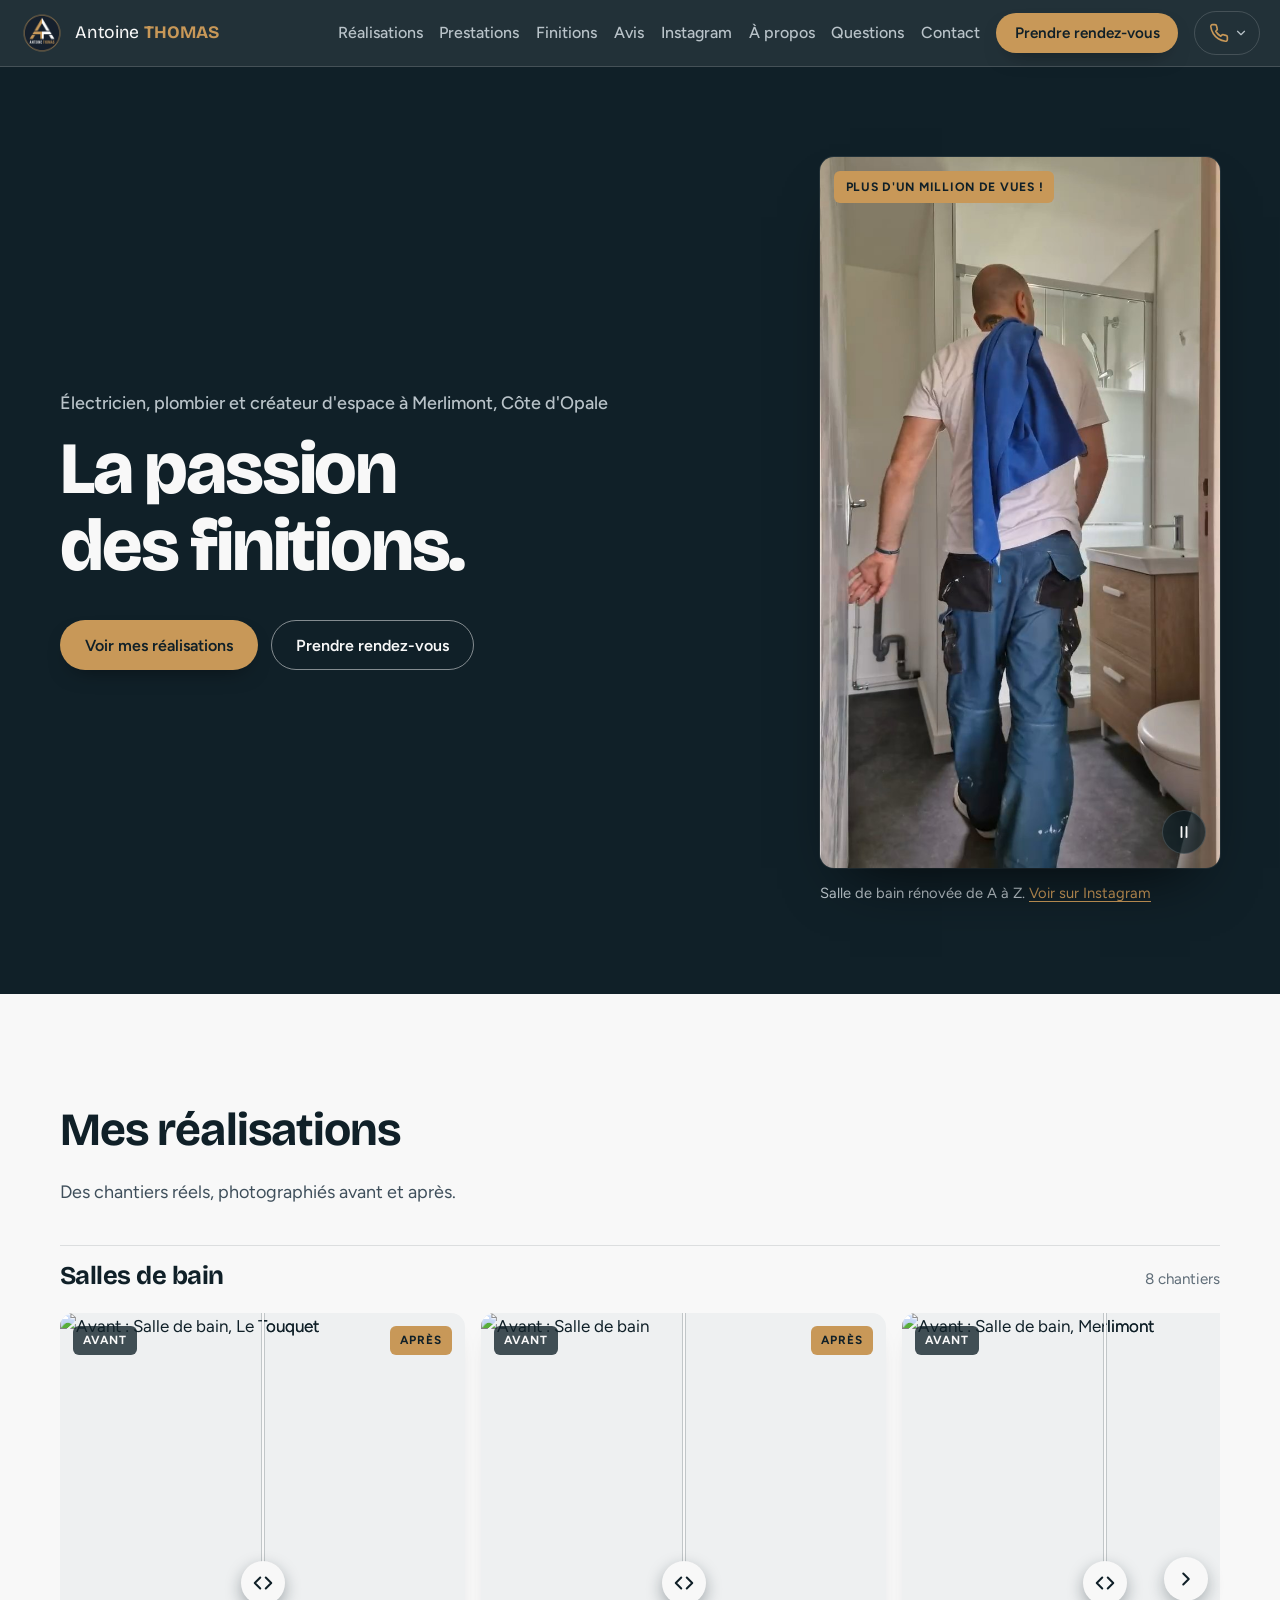
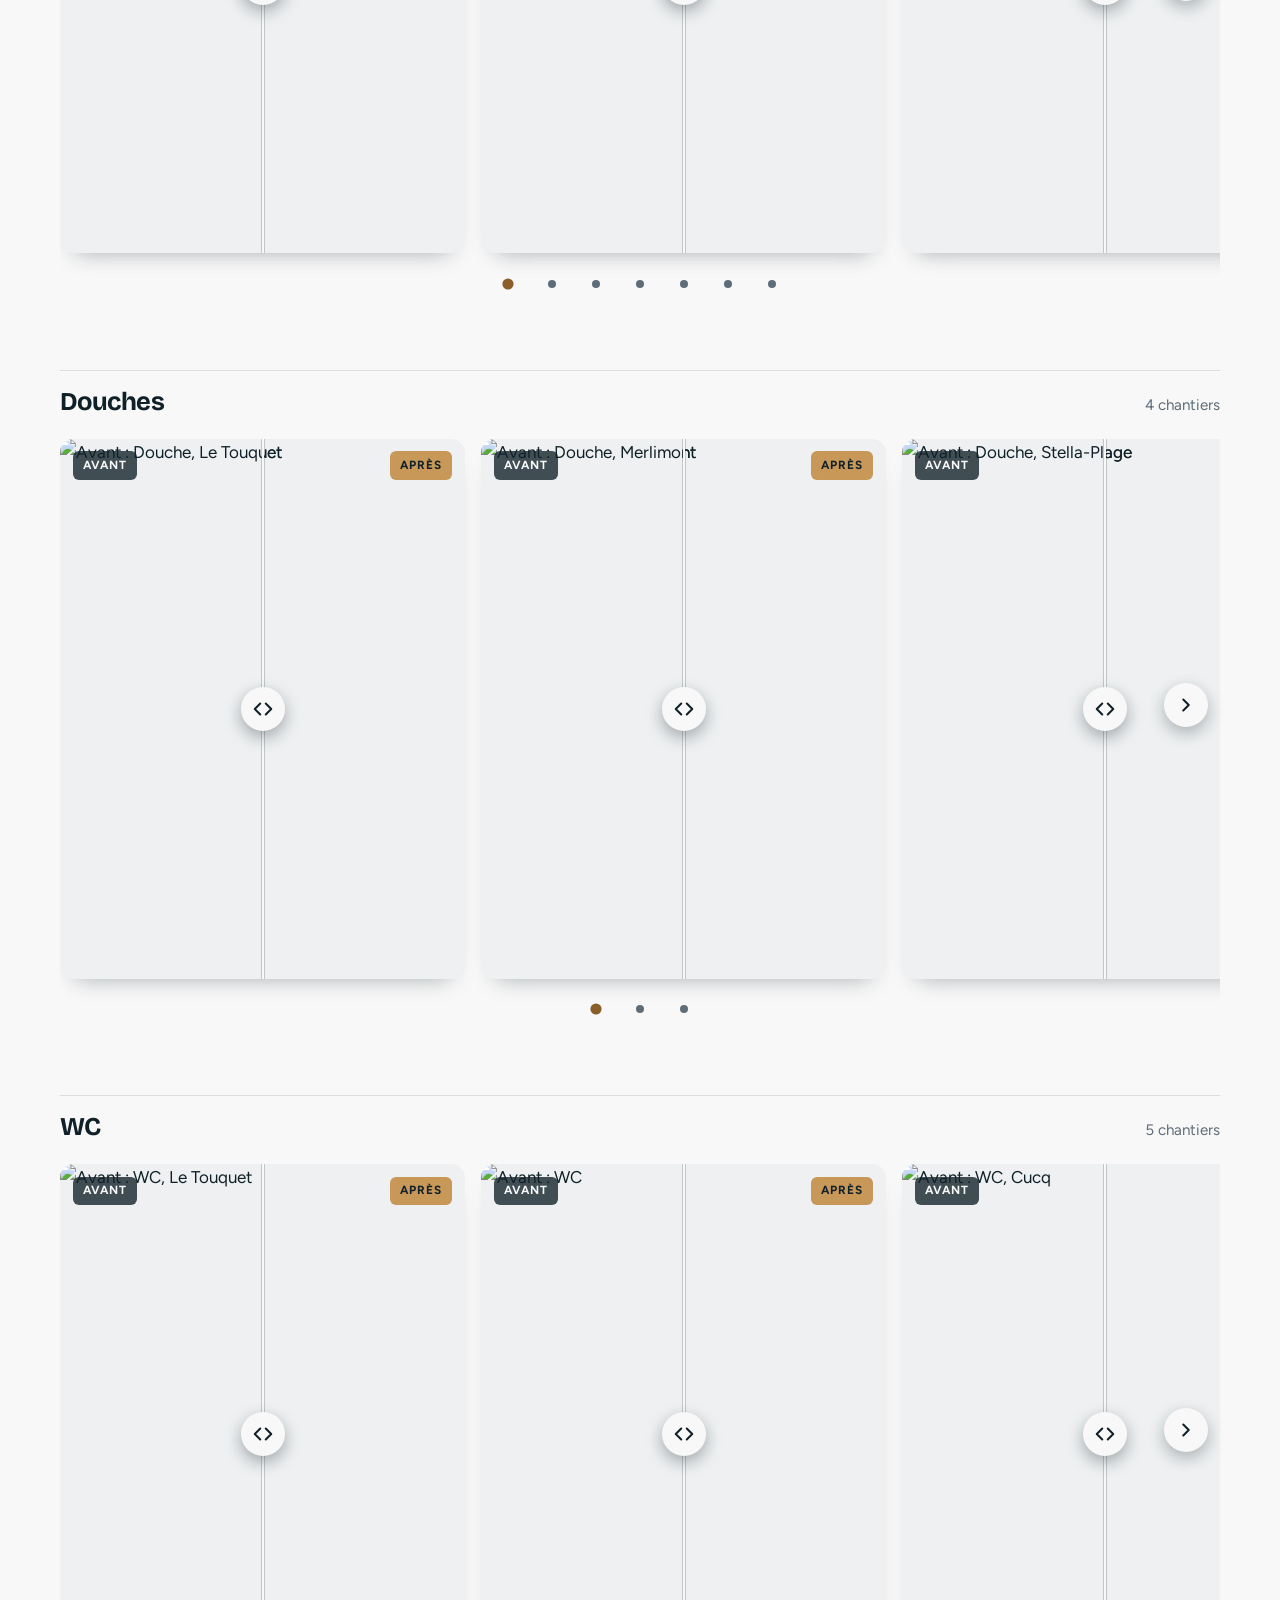
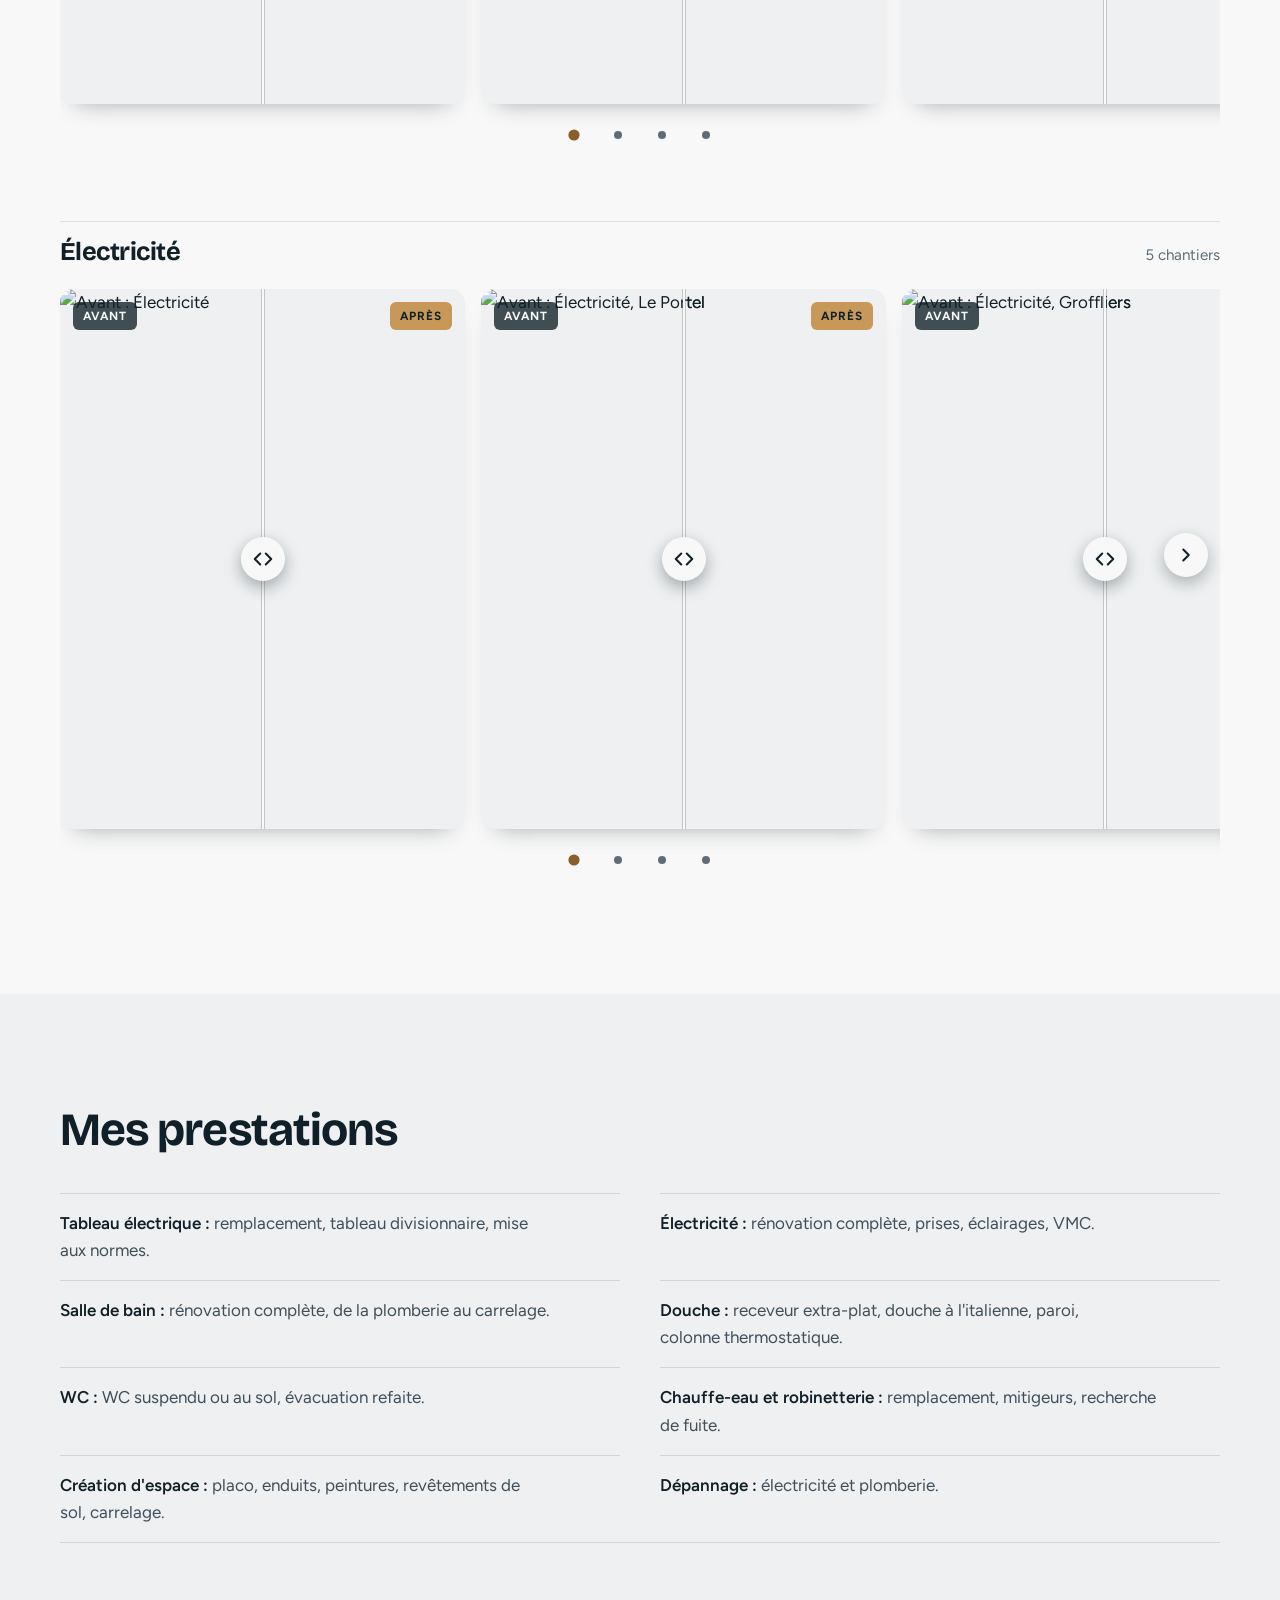
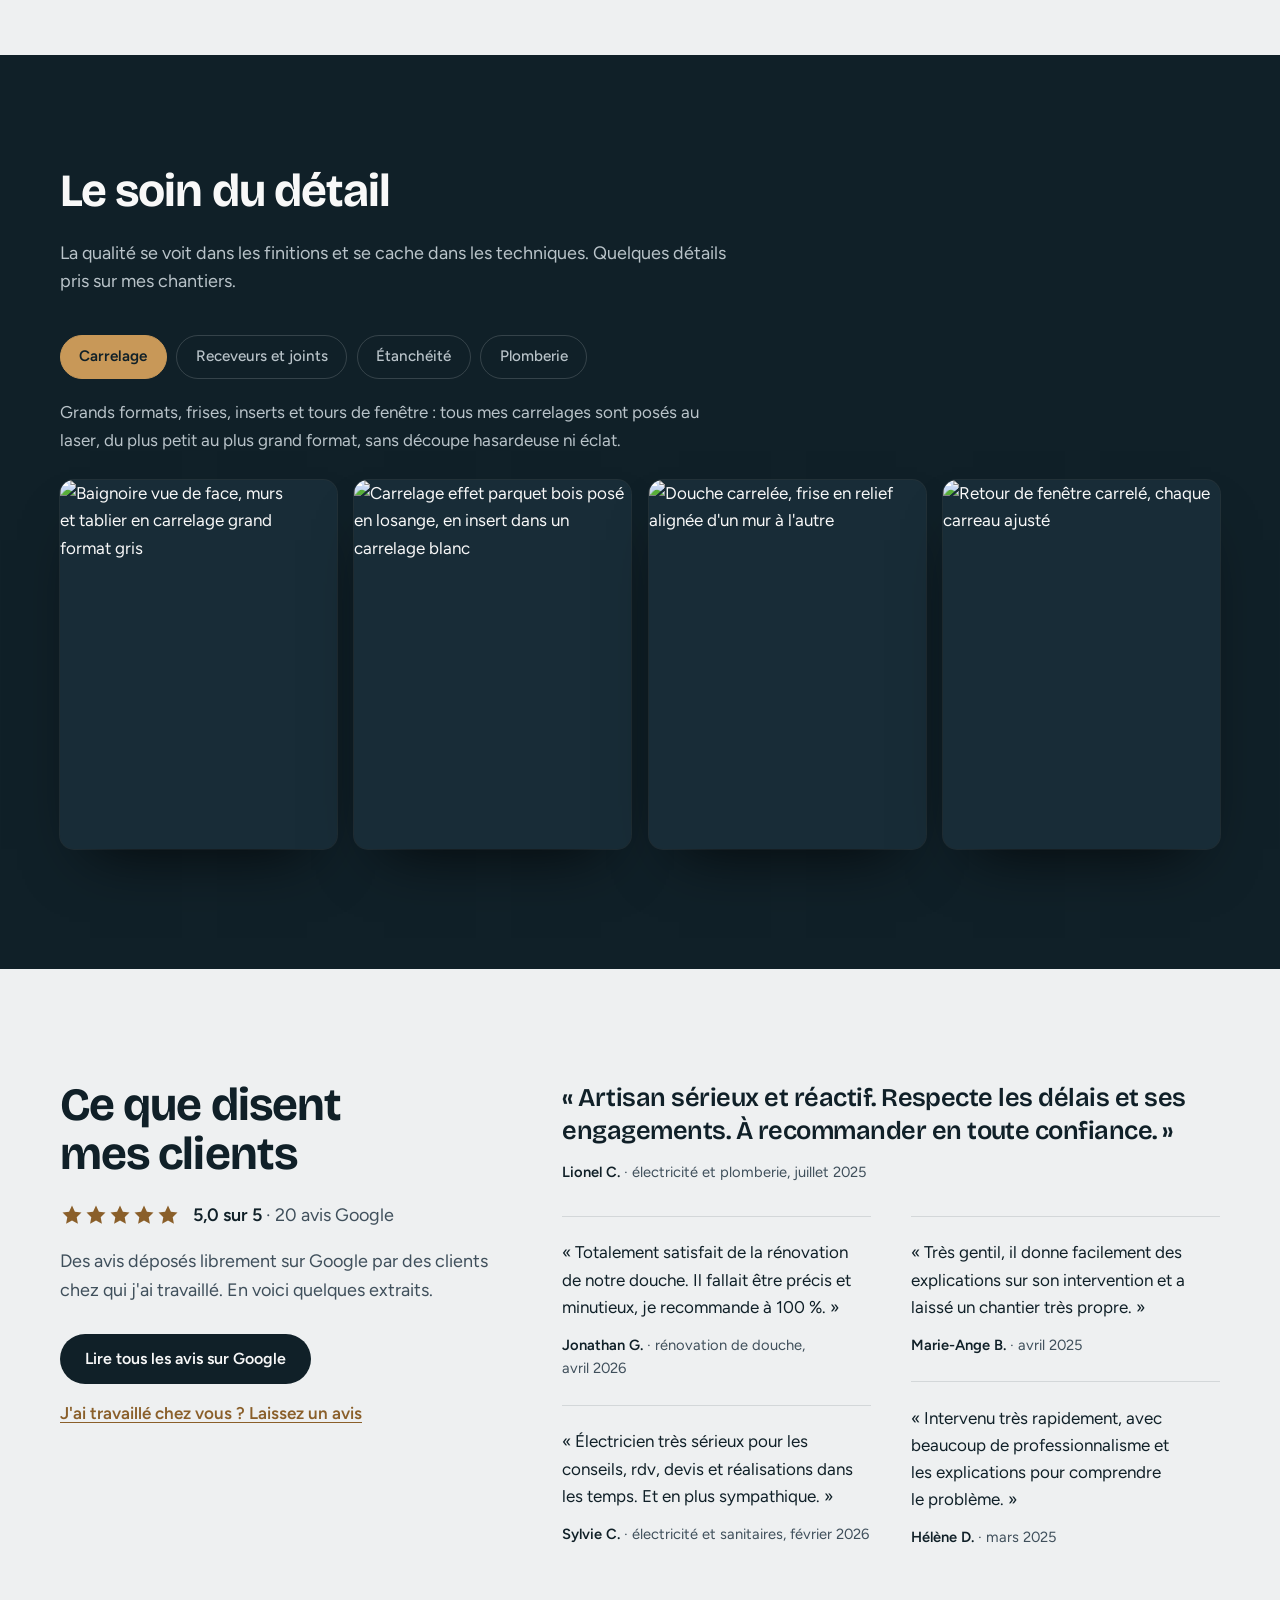
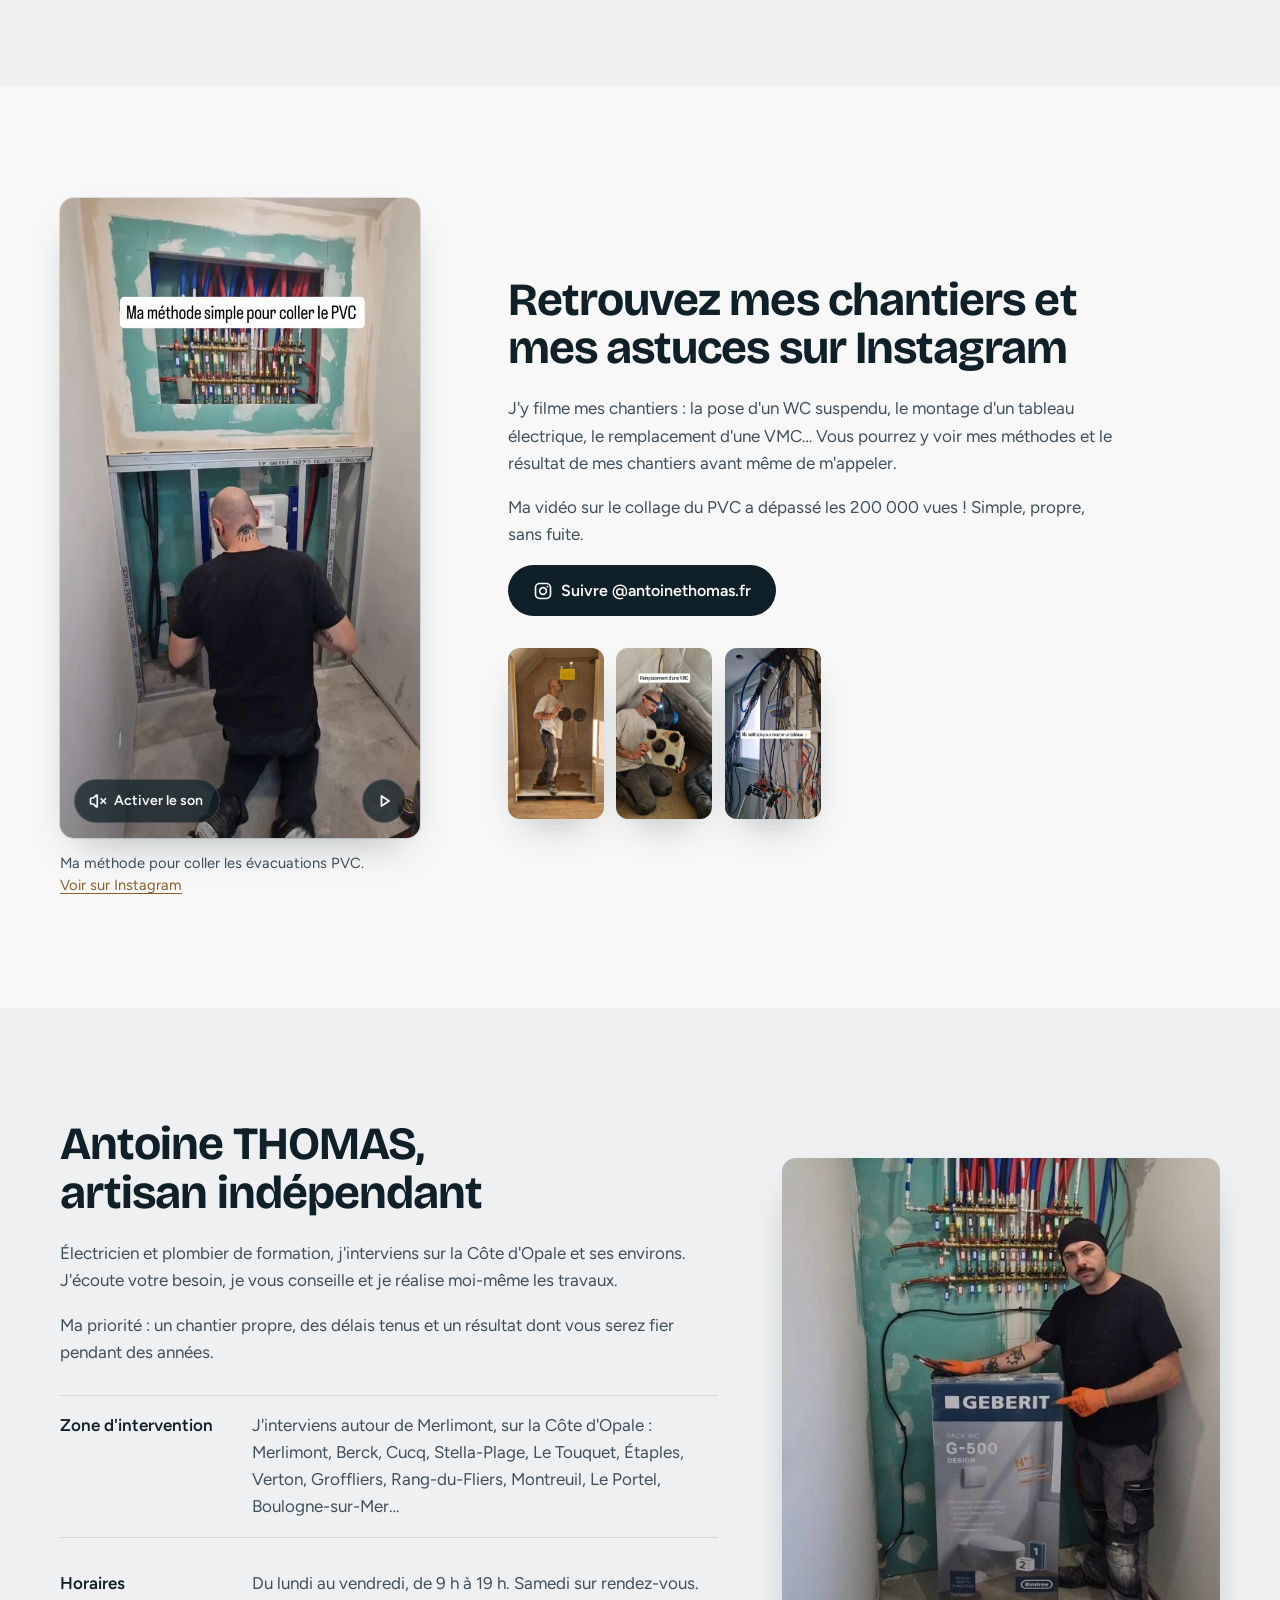
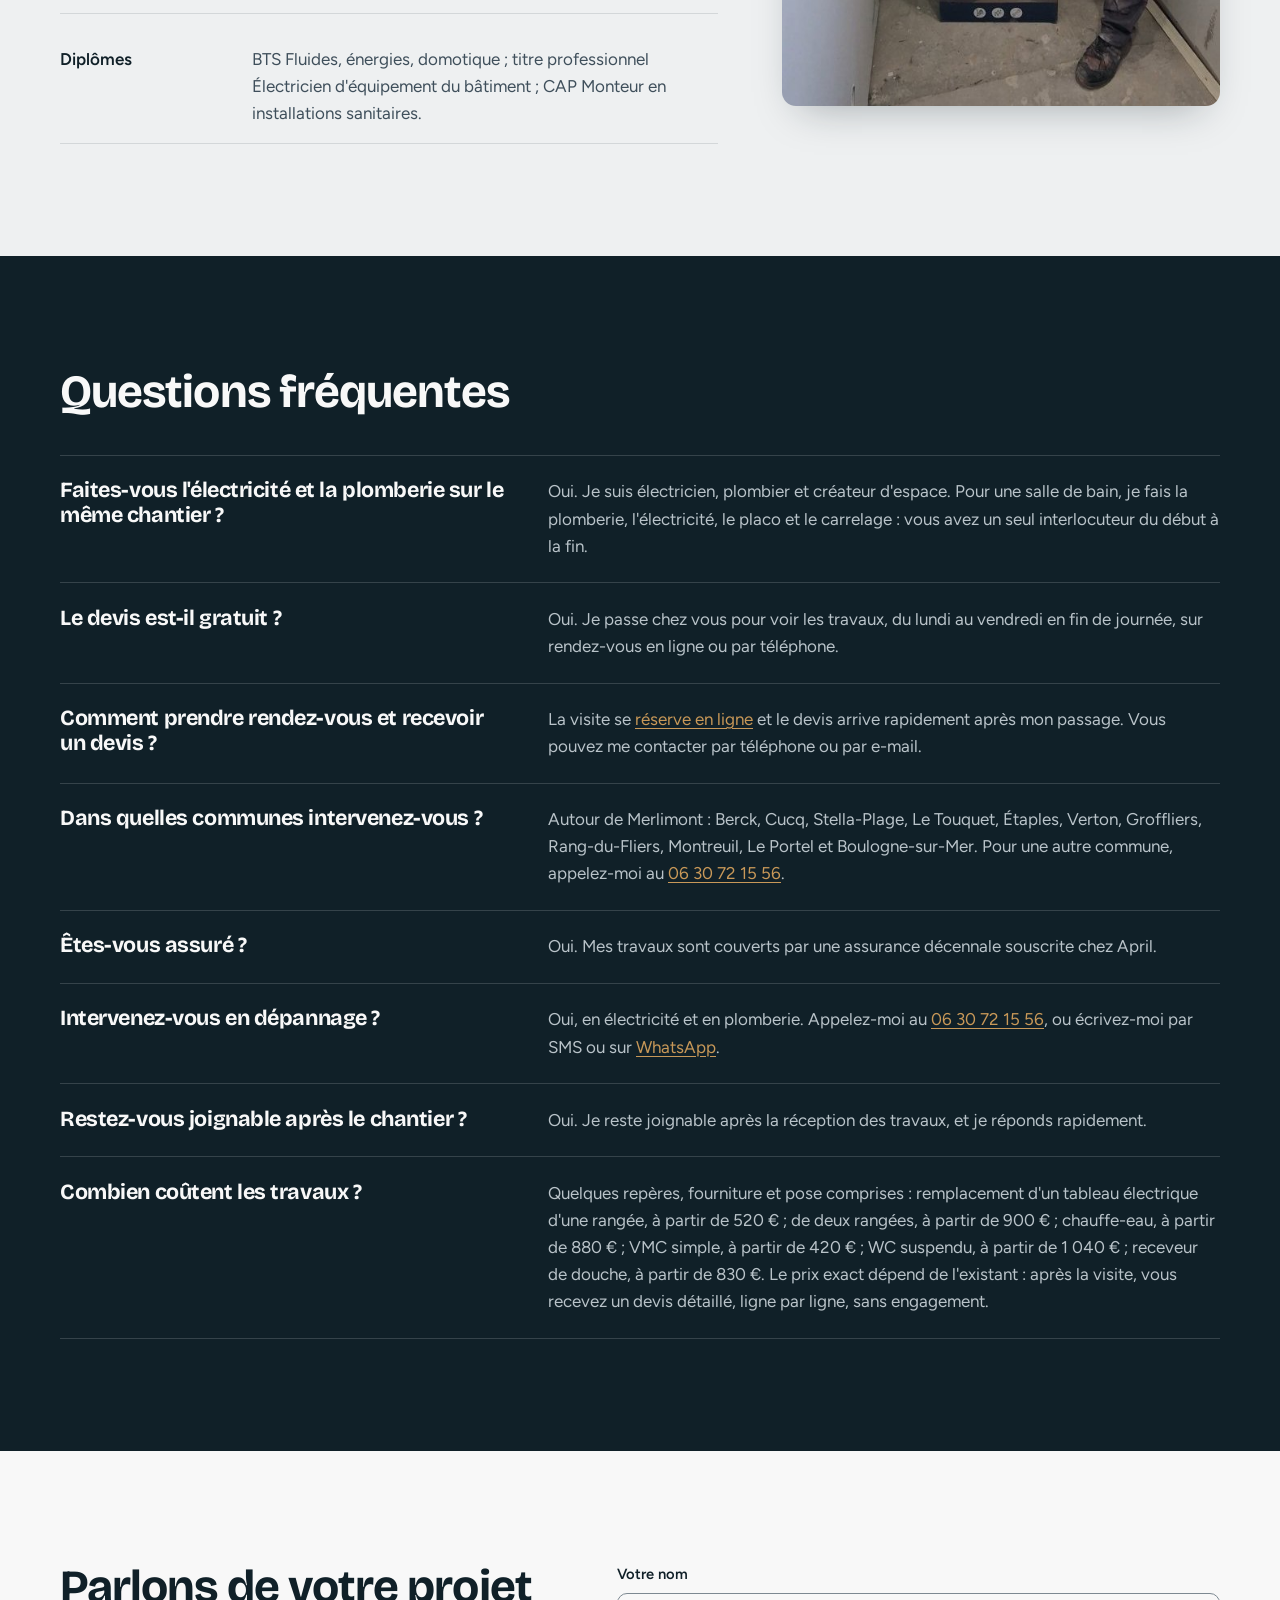
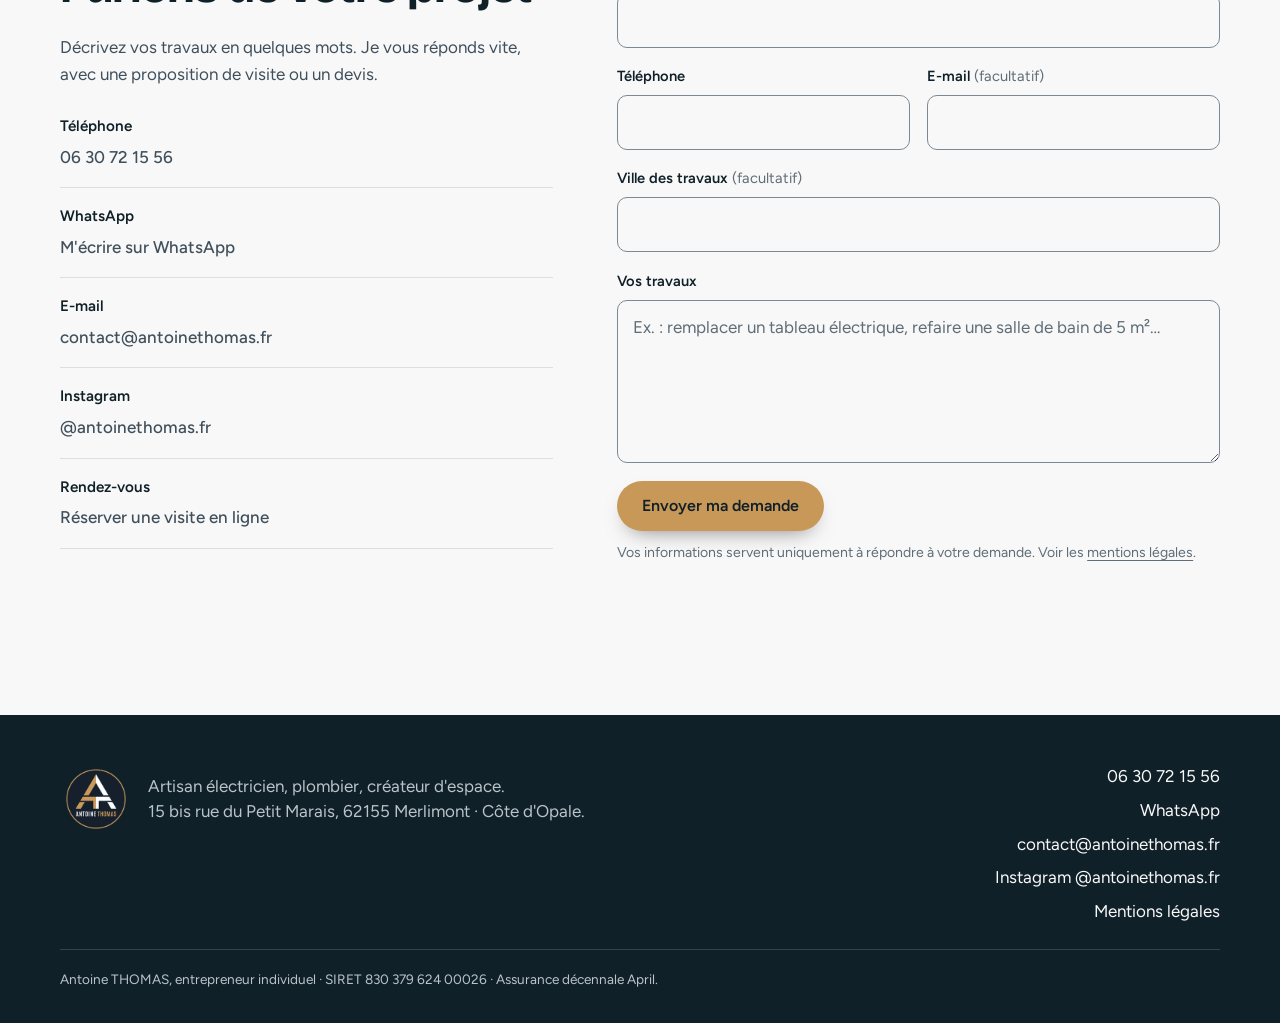
==== commit 26081a44: "Site : ordre de la galerie par rang, douche de Berck retirée (08/11/2026)" ====
--- a/index.html
+++ b/index.html
@@ -196,21 +196,20 @@
               <p class="group-count">8 chantiers</p>
             </div>
             <ul class="portfolio-list">
+              <li>Salle de bain, Le Touquet</li>
               <li>Salle de bain (3 chantiers)</li>
               <li>Salle de bain, Merlimont (3 chantiers)</li>
-              <li>Salle de bain, Le Touquet</li>
               <li>Salle de bain, Stella-Plage</li>
             </ul>
           </section>
           <section class="group" aria-labelledby="groupe-texte-1">
             <div class="group-head">
               <h3 id="groupe-texte-1">Douches</h3>
-              <p class="group-count">5 chantiers</p>
+              <p class="group-count">4 chantiers</p>
             </div>
             <ul class="portfolio-list">
+              <li>Douche, Le Touquet</li>
               <li>Douche, Merlimont (2 chantiers)</li>
-              <li>Douche, Berck</li>
-              <li>Douche, Le Touquet</li>
               <li>Douche, Stella-Plage</li>
             </ul>
           </section>
@@ -220,8 +219,8 @@
               <p class="group-count">5 chantiers</p>
             </div>
             <ul class="portfolio-list">
+              <li>WC, Le Touquet</li>
               <li>WC (2 chantiers)</li>
-              <li>WC, Le Touquet</li>
               <li>WC, Cucq</li>
               <li>WC, Verton</li>
             </ul>
@@ -478,6 +477,6 @@
   <p class="footer-legal container">Antoine THOMAS, entrepreneur individuel · SIRET 830 379 624 00026 · Assurance décennale April.</p>
 </footer>
 
-<script src="app.js?v=10" defer></script>
+<script src="app.js?v=11" defer></script>
 </body>
 </html>
